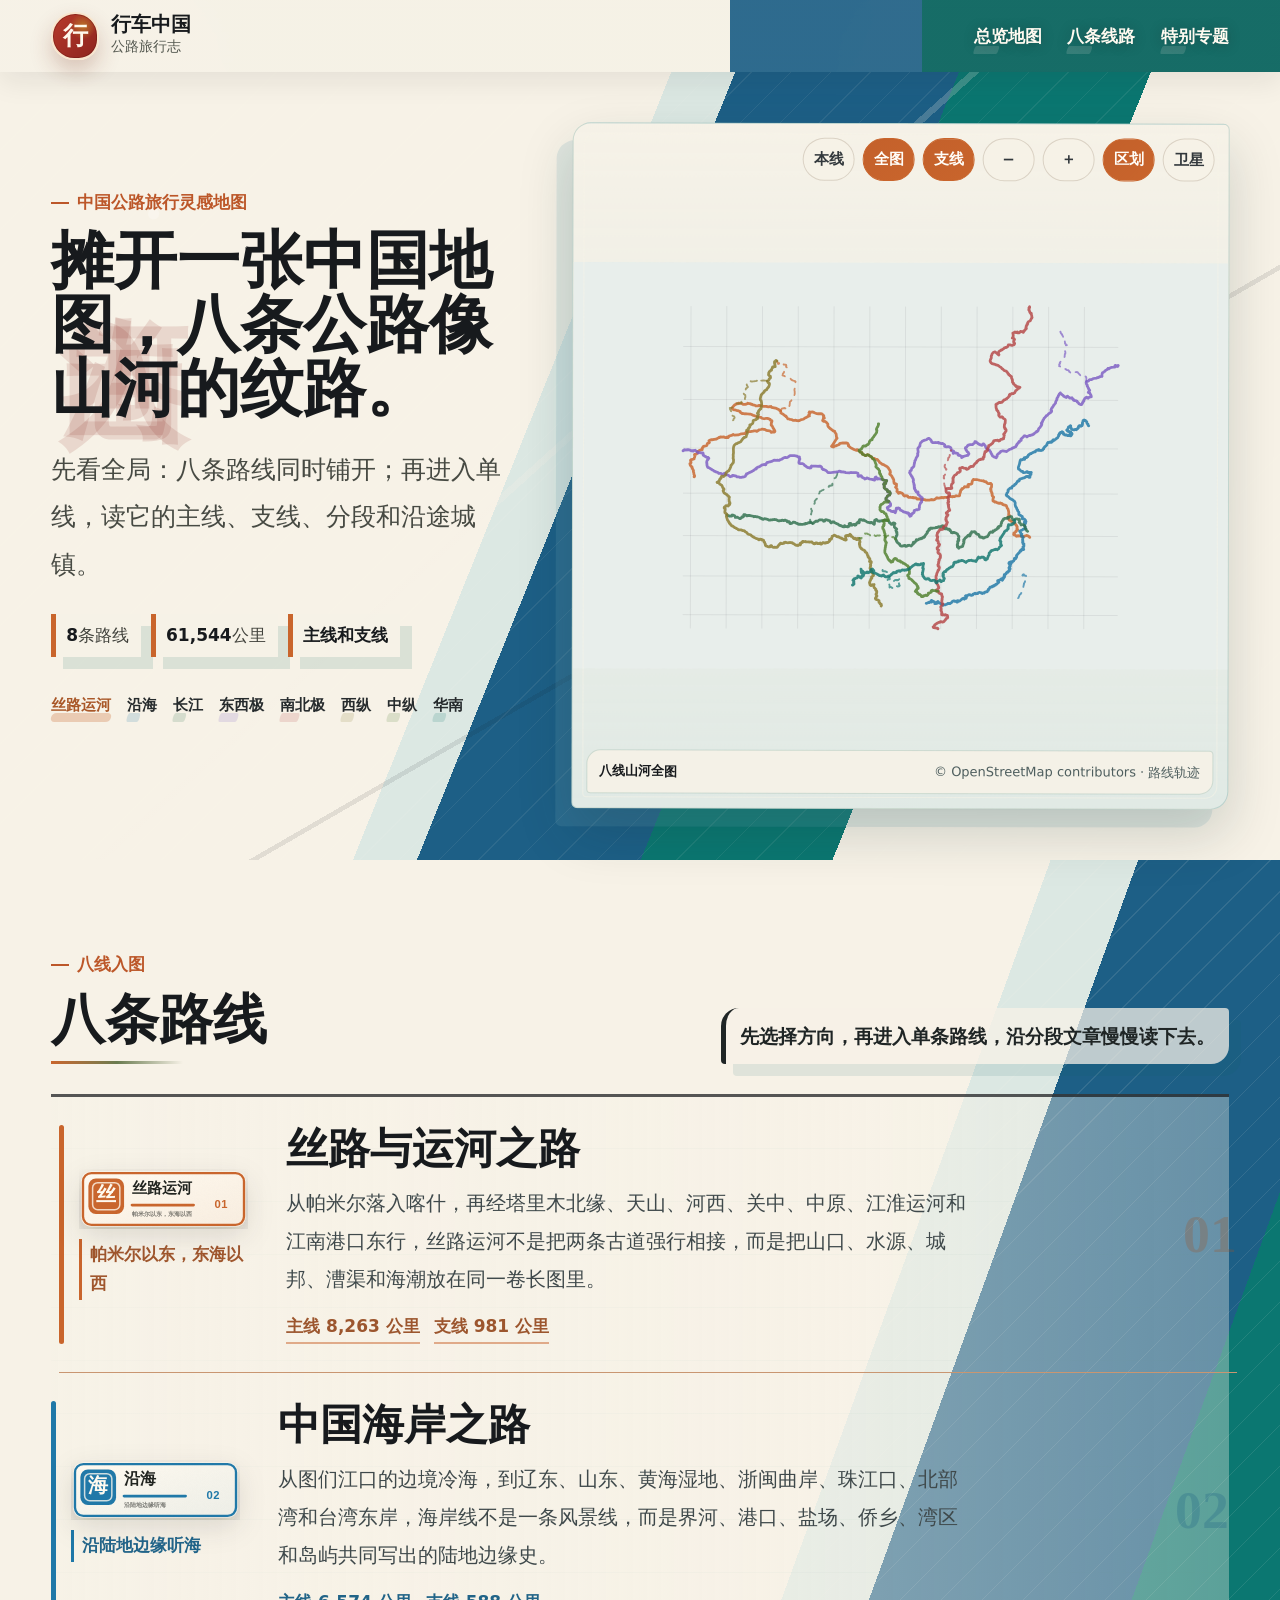
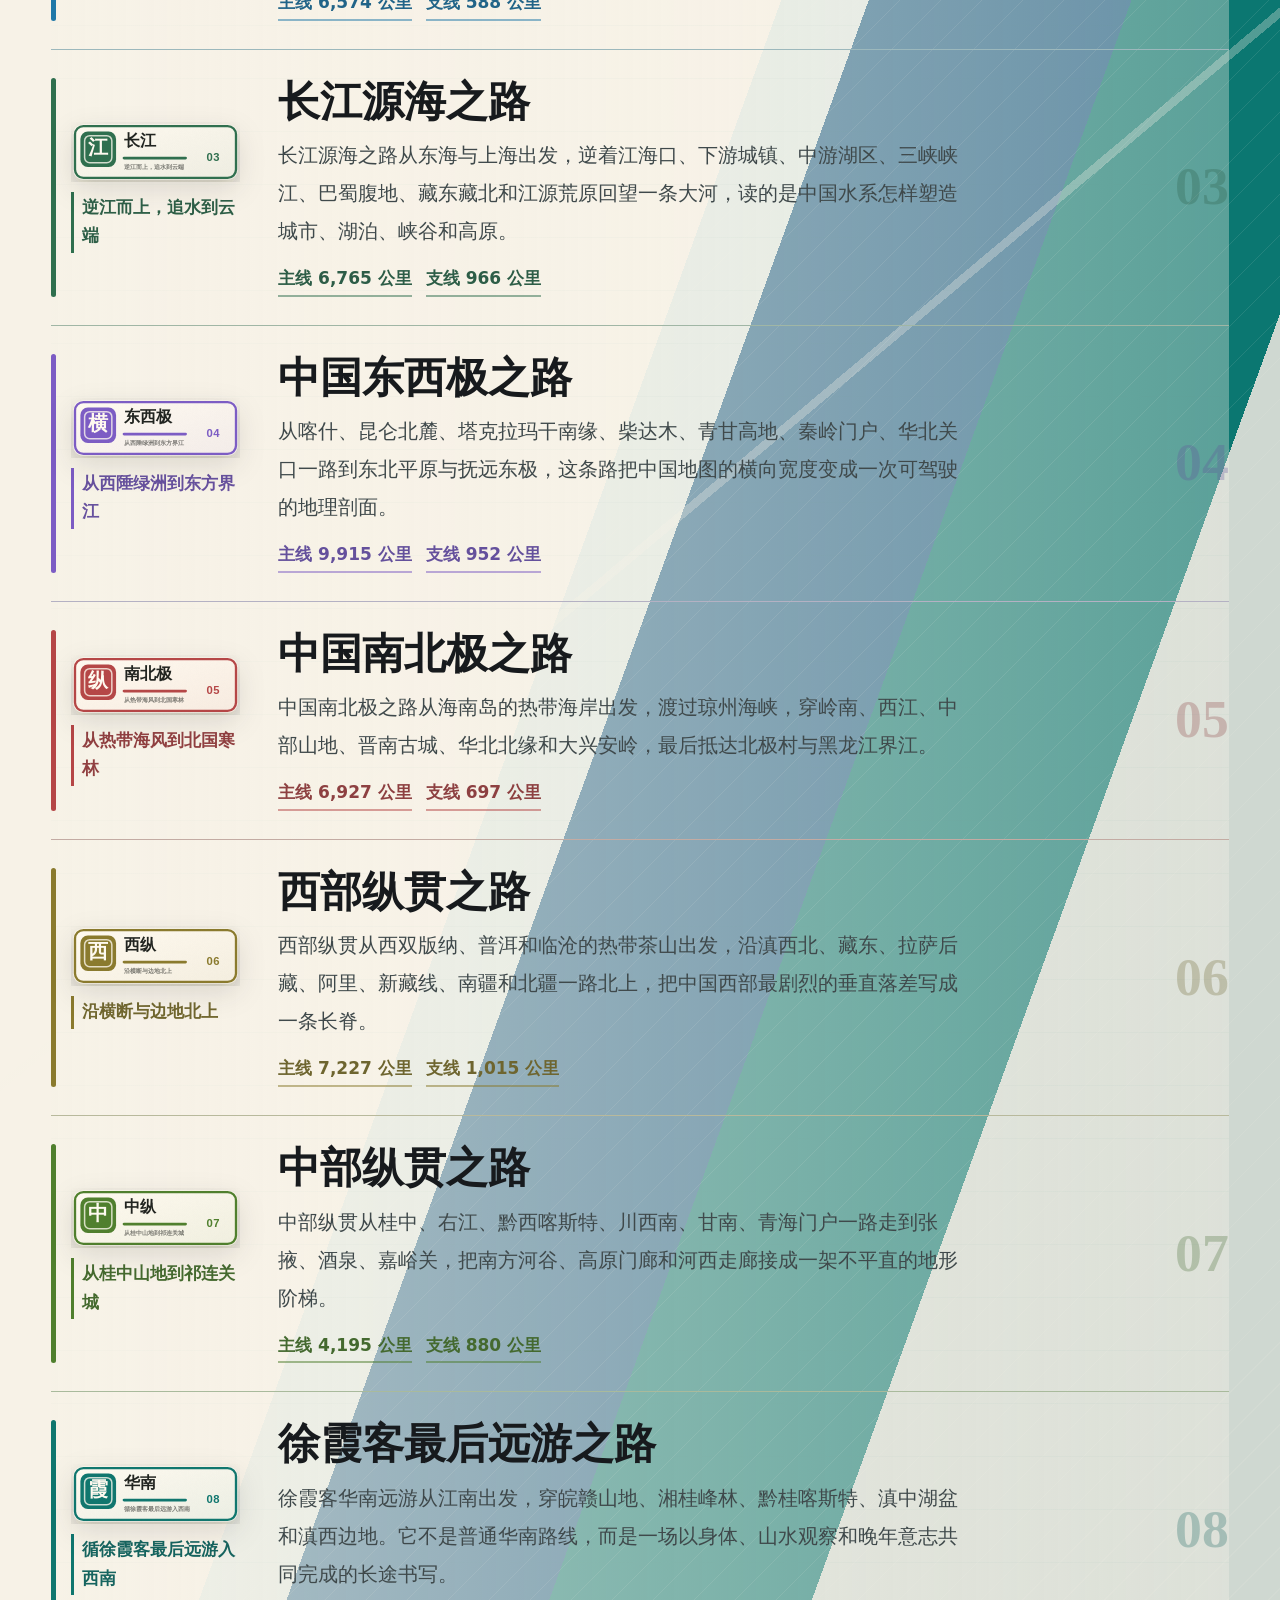
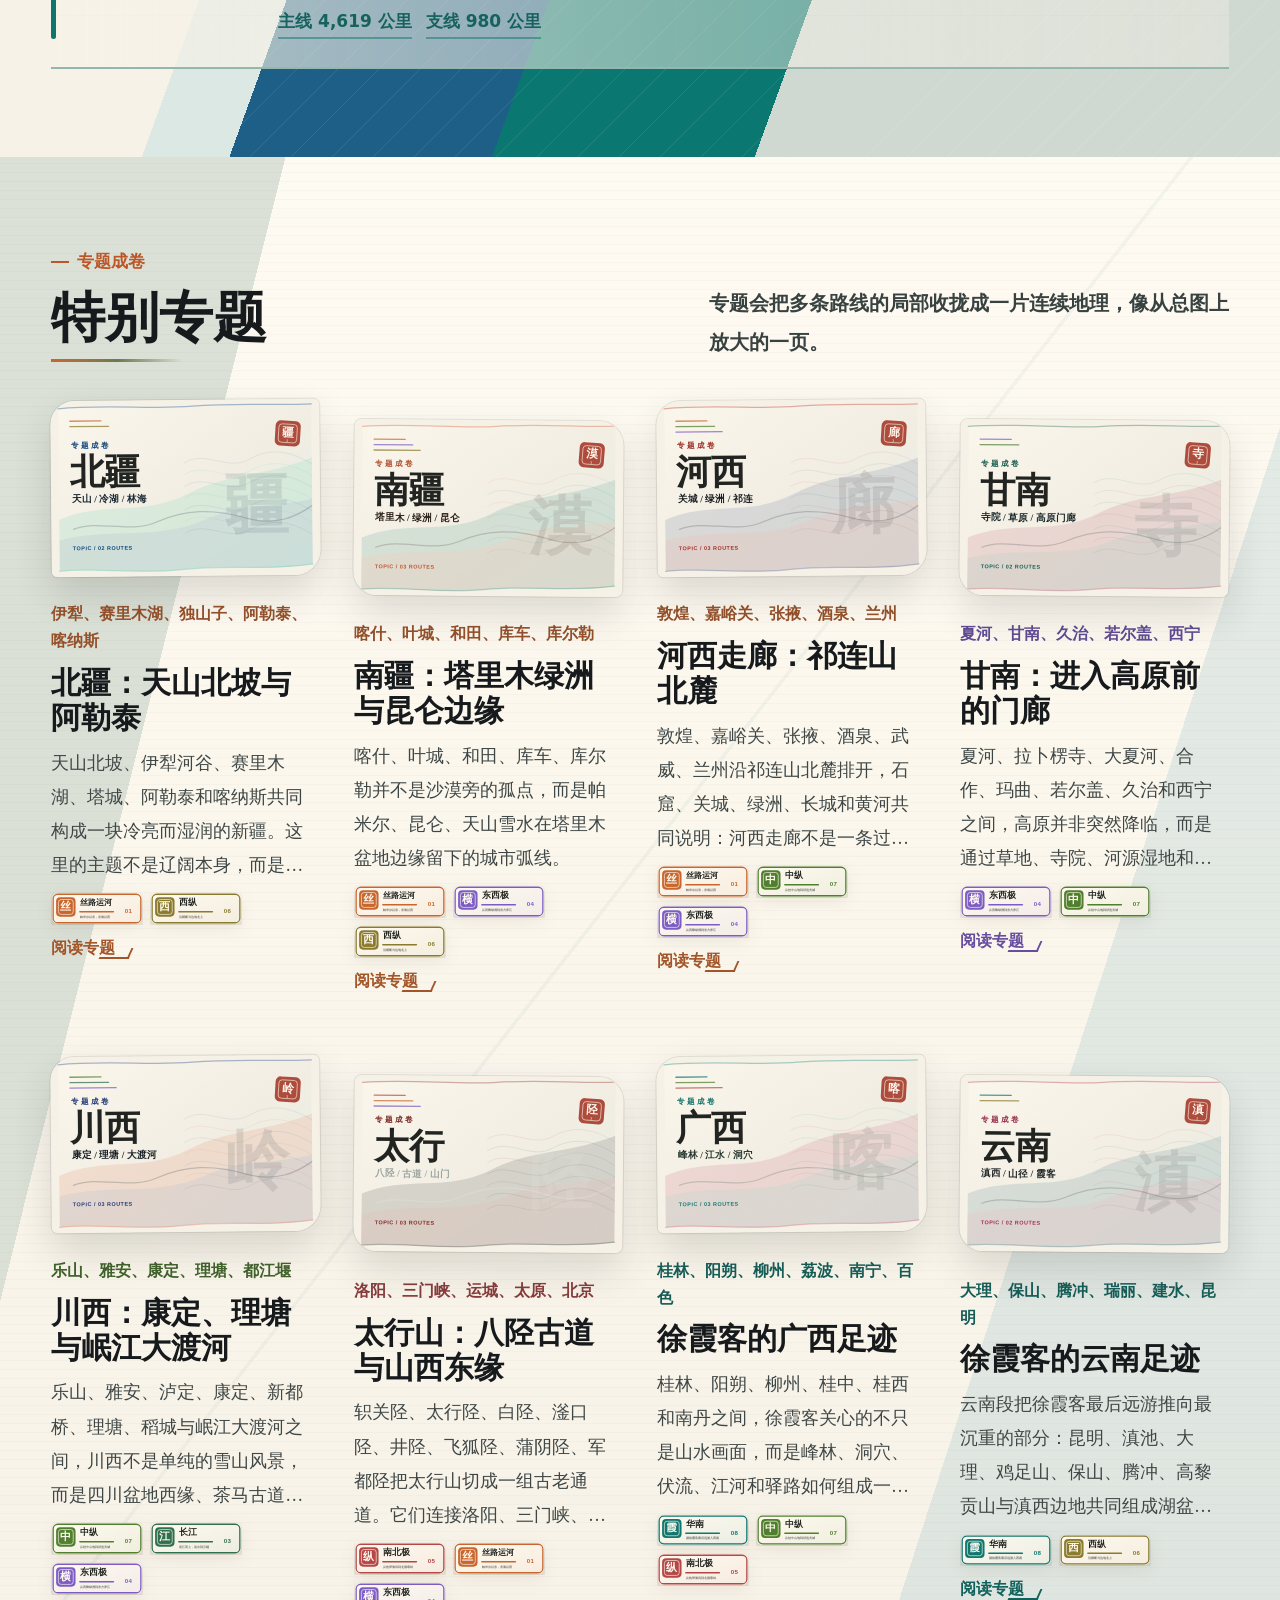
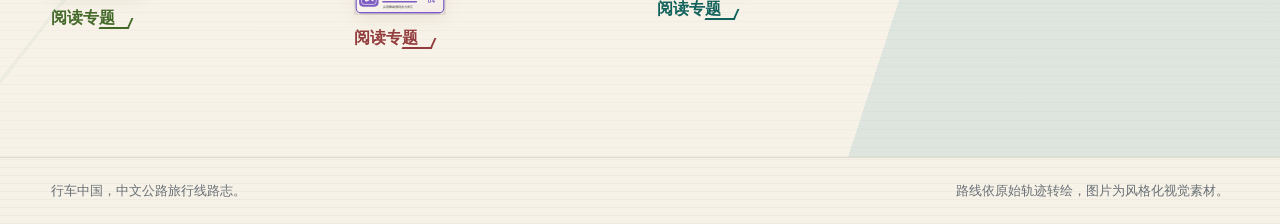
==== index.html @ 734d73d6 "Initial site" ====
<!doctype html>
<html lang="zh-CN">
  <head>
    <meta charset="utf-8">
    <meta name="viewport" content="width=device-width, initial-scale=1">
    <title>行车中国 | 中国公路旅行线路</title>
    <meta
      name="description"
      content="行车中国是一份中文公路旅行灵感地图，收录八条中国主题路线及其主线、支线。"
    >
    <link rel="stylesheet" href="styles.css?v=20260601-side-panel-flow-2">
  </head>
  <body>
    <header class="site-header">
      <a class="brand" href="#top" aria-label="行车中国首页">
        <span class="brand-mark">行</span>
        <span>
          <strong>行车中国</strong>
          <small>公路旅行志</small>
        </span>
      </a>
      <nav class="main-nav" aria-label="主导航">
        <a href="#top">总览地图</a>
        <a href="#routes">八条线路</a>
        <a href="#topics">特别专题</a>
      </nav>
    </header>

    <main id="top">
      <section class="atlas">
        <div class="atlas-copy">
          <p class="eyebrow">中国公路旅行灵感地图</p>
          <h1>摊开一张中国地图，八条公路像山河的纹路。</h1>
          <p class="lede">
            先看全局：八条路线同时铺开；再进入单线，读它的主线、支线、分段和沿途城镇。
          </p>
          <div class="stats-strip" aria-label="路线统计">
            <span><strong id="routeCount">8</strong> 条路线</span>
            <span><strong id="totalDistance">-</strong> 公里</span>
            <span><strong>主线和支线</strong></span>
          </div>
          <div class="route-pills" id="routePills" aria-label="路线选择"></div>
        </div>

        <div class="map-panel" aria-label="路线地图">
          <div class="map-toolbar" aria-label="地图视图">
            <button class="tool-button" id="fitSelected" type="button" title="查看当前线路">本线</button>
            <button class="tool-button is-active" id="fitAll" type="button" title="查看全部线路">全图</button>
            <button class="tool-button is-active" id="toggleBranch" type="button" title="显示或隐藏支线">支线</button>
            <button class="tool-button" id="mapZoomOut" type="button" title="缩小地图">−</button>
            <button class="tool-button" id="mapZoomIn" type="button" title="放大地图">＋</button>
            <button class="tool-button is-active" id="basemapAdmin" type="button" title="显示行政区划图">区划</button>
            <button class="tool-button" id="basemapSatellite" type="button" title="显示卫星图">卫星</button>
          </div>
          <svg id="routeMap" role="img" aria-label="八条中国公路旅行线路图" viewBox="0 0 1000 620"></svg>
          <div class="map-caption">
            <span id="mapCaption">八条线路全图</span>
            <span id="mapAttribution">路线轨迹</span>
          </div>
        </div>
      </section>

      <section class="route-board" id="routes">
        <div class="section-heading">
          <div>
            <p class="eyebrow">八线入图</p>
            <h2>八条路线</h2>
          </div>
          <p class="section-intro">先选择方向，再进入单条路线，沿分段文章慢慢读下去。</p>
        </div>
        <div class="route-grid" id="routeCards"></div>
      </section>

      <section class="topic-section" id="topics">
        <div class="section-heading">
          <div>
            <p class="eyebrow">专题成卷</p>
            <h2>特别专题</h2>
          </div>
          <p class="section-intro">专题会把多条路线的局部收拢成一片连续地理，像从总图上放大的一页。</p>
        </div>
        <div class="topic-grid" id="specialTopics"></div>
      </section>
    </main>

    <footer class="site-footer">
      <span>行车中国，中文公路旅行线路志。</span>
      <span>路线依原始轨迹转绘，图片为风格化视觉素材。</span>
    </footer>

    <script src="app.js?v=20260601-research" type="module"></script>
  </body>
</html>
---- styles.css ----
:root {
  color-scheme: light;
  --theme: #c9502d;
  --theme-accent: #08706d;
  --ink: #171a1d;
  --muted: #53574f;
  --faint: #e8ece4;
  --paper: #f7f2e7;
  --paper-deep: #d8ded4;
  --line: #c8cfc3;
  --charcoal: #15191e;
  --cinnabar: #b73a2b;
  --seal: #8d241e;
  --gold: #c9912d;
  --mountain: #0a645f;
  --bright-blue: #1d5f86;
  --leaf: #2f8a67;
  --coral: #d55638;
  --mineral: #0b7771;
  --lake: #6fa8b7;
  --ivory: #f7f2e7;
  --font-ui: ui-sans-serif, system-ui, -apple-system, BlinkMacSystemFont, "PingFang SC", "Hiragino Sans GB", "Noto Sans CJK SC", "Microsoft YaHei", sans-serif;
  --font-fangsong: "STFangsong", "FangSong", "FangSong_GB2312", "仿宋", "仿宋_GB2312", "Songti SC", "STSong", "Source Han Serif SC", "Noto Serif CJK SC", serif;
  --font-sans: var(--font-ui);
  --font-serif: "Songti SC", "STSong", "Source Han Serif SC", "Noto Serif CJK SC", "SimSun", serif;
  --font-kai: "Kaiti SC", "STKaiti", "FZKai-Z03S", "KaiTi", var(--font-serif);
  --font-reading: var(--font-fangsong);
  --shadow: 0 28px 60px rgba(21, 25, 30, 0.2);
  --soft-shadow: 0 14px 34px rgba(21, 25, 30, 0.12);
}

* {
  box-sizing: border-box;
}

html {
  scroll-behavior: smooth;
}

body {
  margin: 0;
  background:
    linear-gradient(115deg, rgba(29, 95, 134, 0.1) 0 24%, transparent 24% 100%),
    linear-gradient(245deg, rgba(10, 100, 95, 0.11) 0 30%, transparent 30% 100%),
    repeating-linear-gradient(0deg, rgba(22, 29, 27, 0.035) 0 1px, transparent 1px 8px),
    var(--paper);
  color: var(--ink);
  font-family: var(--font-sans);
  font-size: clamp(16px, 0.95vw, 18px);
  font-weight: 400;
  line-height: 1.68;
  text-rendering: optimizeLegibility;
  -webkit-font-smoothing: antialiased;
}

button,
a {
  color: inherit;
}

button {
  font: inherit;
}

.site-header {
  position: sticky;
  top: 0;
  z-index: 20;
  display: flex;
  align-items: center;
  justify-content: space-between;
  gap: 24px;
  min-height: 72px;
  padding: 12px clamp(18px, 4vw, 56px);
  border-bottom: 0;
  background:
    linear-gradient(90deg, rgba(247, 242, 231, 0.96) 0 57%, rgba(29, 95, 134, 0.9) 57% 72%, rgba(10, 100, 95, 0.94) 72% 100%);
  box-shadow: 0 10px 28px rgba(21, 25, 30, 0.08);
  backdrop-filter: blur(16px);
}

.brand {
  display: inline-flex;
  align-items: center;
  gap: 12px;
  font-family: var(--font-ui);
  text-decoration: none;
}

.brand-mark {
  display: grid;
  width: 48px;
  height: 48px;
  place-items: center;
  border: 2px solid rgba(255, 245, 220, 0.92);
  border-radius: 50% 48% 42% 48%;
  background:
    radial-gradient(circle at 68% 28%, rgba(197, 145, 45, 0.68), transparent 30%),
    linear-gradient(135deg, var(--cinnabar), var(--seal));
  color: #fff9ed;
  font-family: var(--font-kai);
  font-size: 25px;
  font-weight: 900;
  box-shadow: inset 0 0 0 1px rgba(99, 21, 15, 0.42), 0 11px 22px rgba(117, 45, 24, 0.24);
}

.brand strong,
.brand small {
  display: block;
}

.brand strong {
  font-family: var(--font-serif);
  font-size: 20px;
  font-weight: 900;
  line-height: 1.1;
}

.brand small {
  color: var(--muted);
  font-family: var(--font-ui);
  font-size: 14px;
}

.main-nav {
  display: flex;
  align-items: center;
  gap: clamp(14px, 2vw, 26px);
  color: #fffaf0;
  font-family: var(--font-ui);
  font-size: 17px;
  font-weight: 900;
  text-shadow: 0 1px 12px rgba(21, 25, 30, 0.34);
}

.main-nav a {
  position: relative;
  padding: 8px 0;
  text-decoration: none;
}

.main-nav a::after {
  content: "";
  position: absolute;
  right: 0;
  bottom: 4px;
  left: 0;
  height: 8px;
  z-index: -1;
  border-radius: 999px;
  background: currentColor;
  opacity: 0.14;
  transform: skewX(-18deg) scaleX(0.36);
  transform-origin: left center;
  transition: opacity 160ms ease, transform 160ms ease;
}

.main-nav a:hover {
  color: color-mix(in srgb, var(--theme) 74%, #20231f);
}

.main-nav a:hover::after {
  opacity: 0.22;
  transform: skewX(-18deg) scaleX(1);
}

main {
  overflow: hidden;
}

.atlas {
  position: relative;
  display: grid;
  grid-template-columns: minmax(320px, 0.82fr) minmax(460px, 1.18fr);
  gap: clamp(28px, 5vw, 76px);
  align-items: stretch;
  min-height: calc(100vh - 112px);
  padding: clamp(24px, 4vw, 52px) clamp(18px, 4vw, 56px) clamp(28px, 4vw, 56px);
  background:
    linear-gradient(112deg, #f7f2e7 0 42%, #dce8e3 42% 46%, #1d5f86 46% 60%, #0b7771 60% 72%, #f7f2e7 72% 100%),
    var(--paper);
}

.atlas::before,
.atlas::after,
.route-hero::before,
.section-hero::before,
.topic-hero::before,
.route-map-section::before,
.topic-map-section::before {
  position: absolute;
  pointer-events: none;
}

.atlas::before {
  content: "";
  inset: 0;
  z-index: 0;
  background:
    radial-gradient(circle at 12% 18%, rgba(255, 255, 255, 0.32) 0 5px, transparent 6px),
    linear-gradient(138deg, transparent 0 45%, rgba(247, 242, 231, 0.26) 45% 45.45%, transparent 45.45%),
    linear-gradient(150deg, transparent 0 61%, rgba(21, 25, 30, 0.12) 61% 61.35%, transparent 61.35%),
    repeating-linear-gradient(135deg, transparent 0 27px, rgba(247, 242, 231, 0.09) 27px 28px);
  opacity: 0.82;
}

.atlas::after {
  content: "山河入卷";
  top: clamp(82px, 11vw, 150px);
  left: clamp(20px, 5vw, 74px);
  z-index: 0;
  color: rgba(141, 36, 30, 0.13);
  font-family: var(--font-serif);
  font-size: clamp(72px, 10vw, 142px);
  font-weight: 900;
  line-height: 0.92;
  writing-mode: vertical-rl;
}

.atlas-copy {
  position: relative;
  z-index: 1;
  display: flex;
  min-width: 0;
  flex-direction: column;
  justify-content: center;
  padding: 16px 0 32px;
}

.eyebrow {
  display: inline-flex;
  width: fit-content;
  align-items: center;
  gap: 8px;
  margin: 0 0 12px;
  color: color-mix(in srgb, var(--theme) 78%, var(--seal));
  font-family: var(--font-kai);
  font-size: 17px;
  font-weight: 800;
  letter-spacing: 0;
  text-transform: none;
}

.eyebrow::before {
  content: "";
  width: 18px;
  height: 2px;
  background: currentColor;
}

h1,
h2,
h3,
p {
  overflow-wrap: anywhere;
}

h1 {
  max-width: 760px;
  margin: 0;
  font-family: var(--font-serif);
  font-size: clamp(44px, 4.9vw, 68px);
  font-weight: 900;
  line-height: 1.02;
  letter-spacing: 0;
  text-wrap: pretty;
}

h2 {
  margin: 0;
  font-family: var(--font-serif);
  font-size: clamp(34px, 4.2vw, 56px);
  font-weight: 900;
  line-height: 1.08;
  letter-spacing: 0;
  text-wrap: balance;
}

h3 {
  margin: 0;
  font-family: var(--font-serif);
  font-size: 22px;
  font-weight: 900;
  line-height: 1.25;
  letter-spacing: 0;
}

h4 {
  margin: 0;
  font-family: var(--font-serif);
  font-size: 18px;
  font-weight: 900;
  line-height: 1.25;
  letter-spacing: 0;
}

.lede {
  max-width: 680px;
  margin: 24px 0 0;
  color: #474a43;
  font-family: var(--font-reading);
  font-size: clamp(21px, 2vw, 25px);
  line-height: 1.9;
}

.stats-strip {
  display: flex;
  flex-wrap: wrap;
  gap: 10px;
  margin-top: 26px;
}

.stats-strip span {
  display: inline-flex;
  min-height: 38px;
  align-items: center;
  border: 0;
  border-left: 5px solid var(--theme);
  border-radius: 0;
  padding: 7px 12px 7px 10px;
  background: rgba(247, 242, 231, 0.68);
  color: #41423c;
  font-family: var(--font-ui);
  font-size: 17px;
  box-shadow: 12px 12px 0 rgba(10, 100, 95, 0.12);
}

.stats-strip strong {
  color: var(--ink);
}

.route-pills {
  display: flex;
  flex-wrap: wrap;
  gap: 9px 16px;
  margin-top: 28px;
}

.route-pill,
.tool-button {
  min-height: 38px;
  border: 1px solid rgba(91, 70, 39, 0.18);
  border-radius: 999px;
  background: rgba(255, 249, 236, 0.78);
  color: #32383c;
  cursor: pointer;
  font-family: var(--font-ui);
  font-size: 15px;
  font-weight: 800;
  transition: border-color 160ms ease, background 160ms ease, transform 160ms ease;
}

.route-pill {
  position: relative;
  border: 0;
  border-radius: 0;
  padding: 8px 0 9px;
  background: transparent;
  color: #262b2d;
  font-weight: 900;
}

.route-pill::after {
  content: "";
  position: absolute;
  right: 0;
  bottom: 5px;
  left: 0;
  height: 9px;
  z-index: -1;
  border-radius: 999px;
  background: var(--active, var(--theme));
  opacity: 0.17;
  transform: skewX(-16deg) scaleX(0.42);
  transform-origin: left center;
  transition: opacity 160ms ease, transform 160ms ease;
}

.route-pill:hover,
.tool-button:hover {
  transform: translateY(-1px);
}

.route-pill.is-active,
.tool-button.is-active {
  border-color: var(--active, #202427);
  background:
    linear-gradient(135deg, color-mix(in srgb, var(--active, #202427) 92%, #7f271e), var(--active, #202427));
  color: #fffdf8;
}

.route-pill.is-active {
  background: transparent;
  color: color-mix(in srgb, var(--active, var(--theme)) 82%, #171a1d);
}

.route-pill.is-active::after {
  opacity: 0.28;
  transform: skewX(-16deg) scaleX(1);
}

.map-panel {
  position: relative;
  z-index: 1;
  display: flex;
  min-height: min(72vh, 760px);
  overflow: hidden;
  border: 1px solid rgba(10, 100, 95, 0.18);
  border-radius: 18px 6px 18px 6px;
  background:
    linear-gradient(180deg, rgba(247, 242, 231, 0.92), rgba(222, 232, 227, 0.78)),
    #e9efec;
  box-shadow: 0 24px 54px rgba(19, 42, 46, 0.18), -16px 18px 0 rgba(111, 168, 183, 0.18);
}

.atlas .map-panel {
  align-self: stretch;
  transform: rotate(0.12deg);
}

.map-panel::before {
  content: "";
  position: absolute;
  inset: 10px;
  z-index: 1;
  border: 1px solid rgba(247, 242, 231, 0.56);
  border-radius: 12px 4px 12px 4px;
  pointer-events: none;
}

.map-toolbar {
  position: absolute;
  top: 14px;
  right: 14px;
  z-index: 2;
  display: flex;
  flex-wrap: wrap;
  justify-content: flex-end;
  gap: 8px;
  max-width: calc(100% - 28px);
}

.tool-button {
  min-width: 52px;
  padding: 8px 10px;
  background: rgba(247, 242, 231, 0.82);
}

.map-panel svg,
.section-overview-map svg {
  width: 100%;
  touch-action: none;
  cursor: grab;
  user-select: none;
}

#routeMap {
  min-height: 100%;
}

.map-panel svg.is-dragging,
.section-overview-map svg.is-dragging {
  cursor: grabbing;
}

.map-bg {
  fill: #edf1ed;
}

.tile-layer image {
  image-rendering: auto;
}

.tile-scrim {
  fill: color-mix(in srgb, var(--mineral) 12%, #edf1ed 88%);
  opacity: 0.2;
  pointer-events: none;
}

.tile-scrim.is-satellite {
  fill: #121619;
  opacity: 0.18;
}

.graticule {
  stroke: rgba(42, 48, 51, 0.12);
  stroke-width: 1;
}

.route-path {
  fill: none;
  stroke-linecap: round;
  stroke-linejoin: round;
  cursor: pointer;
  transition: opacity 160ms ease, stroke-width 160ms ease;
}

.route-hit {
  fill: none;
  stroke: transparent;
  stroke-linecap: round;
  stroke-linejoin: round;
  stroke-width: 18;
  cursor: pointer;
}

.marker-dot {
  stroke: #fffdf8;
  stroke-width: 3;
}

.marker-dot.is-branch {
  stroke-width: 3.6;
}

.marker-label {
  fill: #252a2d;
  paint-order: stroke;
  stroke: rgba(255, 253, 248, 0.96);
  stroke-width: 5;
  font-family: var(--font-ui);
  font-size: 15px;
  font-weight: 800;
}

.endpoint-label {
  fill: #5b6267;
  paint-order: stroke;
  stroke: rgba(255, 253, 248, 0.9);
  stroke-width: 4;
  font-family: var(--font-ui);
  font-size: 13px;
  font-weight: 700;
}

.map-caption {
  position: absolute;
  right: 14px;
  bottom: 14px;
  left: 14px;
  z-index: 2;
  display: flex;
  flex-wrap: wrap;
  justify-content: space-between;
  gap: 8px;
  border: 1px solid rgba(10, 100, 95, 0.16);
  border-radius: 14px 4px 14px 4px;
  padding: 10px 12px;
  background: rgba(247, 242, 231, 0.9);
  color: #4f5f5f;
  font-family: var(--font-ui);
  font-size: 13px;
}

.map-caption span:first-child {
  color: var(--ink);
  font-weight: 800;
}

.route-board,
.route-story,
.topic-section,
.segment-section,
.guide-section {
  padding: clamp(42px, 7vw, 88px) clamp(18px, 4vw, 56px);
}

.route-board,
.route-story,
.topic-section,
.segment-section,
.guide-section,
.route-overview-section,
.route-block-section,
.section-detail-grid,
.topic-article-grid {
  position: relative;
}

.route-board {
  background:
    linear-gradient(110deg, #f7f2e7 0 48%, #dce8e3 48% 52%, #1d5f86 52% 64%, #0b7771 64% 76%, #cfd8d1 76% 100%);
}

.route-board::before,
.topic-section::before {
  content: "";
  position: absolute;
  inset: 0;
  pointer-events: none;
  background:
    linear-gradient(140deg, transparent 0 51%, rgba(247, 242, 231, 0.3) 51% 51.3%, transparent 51.3%),
    repeating-linear-gradient(135deg, transparent 0 28px, rgba(247, 242, 231, 0.1) 28px 29px);
}

.route-board > *,
.topic-section > * {
  position: relative;
  z-index: 1;
}

.section-heading {
  display: flex;
  align-items: end;
  justify-content: space-between;
  gap: 18px;
  margin-bottom: 30px;
}

.section-heading h2::after {
  content: "";
  display: block;
  width: min(132px, 42vw);
  height: 3px;
  margin-top: 12px;
  background:
    linear-gradient(90deg, var(--theme), color-mix(in srgb, var(--theme-accent) 58%, var(--gold)), transparent);
}

.section-intro {
  max-width: 520px;
  margin: 0;
  color: #5b5f58;
  font-size: clamp(19px, 1.22vw, 22px);
  line-height: 1.9;
}

.route-overview-section .section-intro,
.route-block-section .section-intro {
  max-width: 680px;
  color: #364144;
  font-family: var(--font-reading);
  font-size: clamp(20px, 1.35vw, 23px);
  line-height: 2;
}

.route-overview-section .section-heading,
.route-block-section .section-heading {
  align-items: start;
  margin-bottom: clamp(28px, 4vw, 46px);
}

.route-overview-section .section-heading h2,
.route-block-section .section-heading h2 {
  font-size: clamp(36px, 4.5vw, 58px);
}

.route-board .section-intro,
.topic-section .section-intro {
  border-left: 5px solid currentColor;
  border-radius: 18px 4px 18px 4px;
  padding: 10px 14px;
  background: rgba(247, 242, 231, 0.74);
  color: #1f2525;
  font-weight: 800;
  box-shadow: 12px 12px 0 rgba(10, 100, 95, 0.1);
}

.route-grid {
  display: grid;
  grid-template-columns: 1fr;
  gap: 0;
  max-width: 1180px;
  margin: 0 auto;
  border-top: 3px solid rgba(23, 26, 29, 0.72);
  border-bottom: 1px solid color-mix(in srgb, var(--mineral) 28%, var(--line));
  background:
    linear-gradient(90deg, rgba(247, 242, 231, 0.68), rgba(247, 242, 231, 0.34)),
    repeating-linear-gradient(0deg, transparent 0 52px, rgba(10, 100, 95, 0.045) 52px 53px);
}

.route-card {
  position: relative;
  display: grid;
  grid-template-columns: minmax(150px, 0.22fr) minmax(0, 1fr) auto;
  gap: clamp(18px, 3vw, 38px);
  min-height: 0;
  overflow: hidden;
  align-items: center;
  border: 0;
  border-bottom: 1px solid color-mix(in srgb, var(--card-color) 26%, var(--line));
  border-radius: 0;
  padding: clamp(18px, 2.4vw, 28px) 0;
  background: transparent;
  color: var(--ink);
  cursor: pointer;
  text-decoration: none;
  text-align: left;
  transition: transform 160ms ease, box-shadow 160ms ease, border-color 160ms ease;
}

.route-card::before {
  content: "";
  position: absolute;
  top: clamp(18px, 2.4vw, 28px);
  bottom: clamp(18px, 2.4vw, 28px);
  left: 0;
  width: 5px;
  border: 0;
  border-radius: 999px;
  background: var(--card-color);
  pointer-events: none;
}

.route-card::after {
  content: attr(data-order);
  justify-self: end;
  color: color-mix(in srgb, var(--card-color) 72%, #243034);
  font-family: var(--font-serif);
  font-size: clamp(38px, 4.2vw, 64px);
  font-weight: 900;
  line-height: 1;
  opacity: 0.28;
}

.route-card:nth-child(2n) {
  margin-top: 0;
}

.route-card:nth-child(3n) {
  margin-top: 0;
}

.route-card:hover,
.route-card.is-active {
  transform: translateX(8px);
  box-shadow: none;
}

.route-card.is-active {
  border-color: color-mix(in srgb, var(--card-color) 54%, var(--line));
}

.route-card-top {
  display: grid;
  gap: 10px;
  align-items: center;
  min-width: 0;
  padding-left: 20px;
}

.card-logo {
  display: block;
  width: min(176px, 100%);
  height: auto;
  object-fit: contain;
  filter: drop-shadow(0 9px 14px rgba(21, 25, 30, 0.12));
}

.route-mini-badge,
.route-ref-badge {
  display: block;
  width: 112px;
  max-width: 100%;
  height: auto;
  object-fit: contain;
}

.route-ref-badge {
  width: 160px;
}

.route-card-top small {
  display: block;
  width: fit-content;
  border-left: 3px solid var(--card-color);
  border-radius: 0;
  padding: 2px 0 2px 8px;
  background: transparent;
  color: color-mix(in srgb, var(--card-color) 74%, #2a3033);
  font-family: var(--font-kai);
  font-size: 17px;
  font-weight: 900;
}

.route-card-body {
  min-width: 0;
}

.route-card h3 {
  margin-top: 0;
  color: #171a1d;
  font-size: clamp(34px, 3.3vw, 50px);
  line-height: 1.15;
  text-shadow: none;
}

.route-card p {
  display: block;
  overflow: visible;
  max-width: 680px;
  margin: 10px 0 0;
  -webkit-box-orient: initial;
  color: #3f494b;
  font-family: var(--font-reading);
  font-size: clamp(20px, 1.3vw, 23px);
  line-height: 1.9;
  -webkit-line-clamp: initial;
}

.card-meta {
  display: flex;
  flex-wrap: wrap;
  gap: 14px;
  margin-top: 12px;
}

.card-meta span {
  border: 0;
  border-bottom: 2px solid color-mix(in srgb, var(--card-color) 50%, transparent);
  border-radius: 0;
  padding: 2px 0;
  background: transparent;
  color: color-mix(in srgb, var(--card-color) 72%, #273034);
  font-family: var(--font-ui);
  font-size: 17px;
  font-weight: 900;
}

.route-story {
  display: block;
  background:
    linear-gradient(120deg, color-mix(in srgb, var(--theme) 8%, #fcf7ec), color-mix(in srgb, var(--theme-accent) 10%, #edf5f1)),
    repeating-linear-gradient(0deg, rgba(125, 100, 65, 0.035) 0 1px, transparent 1px 9px);
  font-family: var(--font-reading);
}

.story-copy {
  max-width: 1080px;
  margin: 0 auto;
}

.story-lede {
  margin: 18px 0 0;
  color: #3c4448;
  font-size: clamp(20px, 2.1vw, 26px);
  line-height: 1.85;
}

.fact-row {
  display: flex;
  flex-wrap: wrap;
  gap: 10px;
  margin: 24px 0 30px;
}

.fact-row span {
  border: 1px solid color-mix(in srgb, var(--theme) 24%, rgba(42, 48, 51, 0.16));
  border-radius: 8px;
  padding: 8px 10px;
  background: rgba(255, 253, 248, 0.72);
  color: #3c4448;
  font-family: var(--font-ui);
  font-size: 17px;
}

.copy-block + .copy-block {
  margin-top: 28px;
}

.copy-block p {
  margin: 10px 0 0;
  color: #464e53;
  font-size: 20px;
  line-height: 2;
}

.line-list {
  display: grid;
  grid-template-columns: repeat(2, minmax(0, 1fr));
  gap: 12px;
  margin: 12px 0 0;
}

.line-list div {
  border-left: 4px solid var(--theme);
  padding-left: 12px;
}

.line-list div:nth-child(2) {
  border-left-color: var(--theme);
  border-left-style: dashed;
}

.line-list dt {
  color: var(--ink);
  font-weight: 900;
}

.line-list dd {
  margin: 4px 0 0;
  color: #4d555a;
}

.road-spine-groups {
  display: grid;
  grid-template-columns: minmax(0, 1.1fr) minmax(0, 0.9fr);
  gap: clamp(22px, 3vw, 42px);
  margin-top: 24px;
}

.road-spine-groups h4 {
  color: color-mix(in srgb, var(--theme) 76%, #202427);
  font-family: var(--font-kai);
  font-size: 18px;
  font-weight: 900;
}

.road-chip-grid {
  display: grid;
  gap: 0;
  margin-top: 8px;
}

.road-chip {
  display: grid;
  grid-template-columns: auto 1fr;
  gap: 5px 14px;
  border-bottom: 1px solid color-mix(in srgb, var(--theme) 18%, var(--line));
  padding: 13px 0 14px;
  background: transparent;
  box-shadow: none;
}

.road-chip strong {
  color: var(--theme);
  font-family: var(--font-serif);
  font-size: 16px;
  font-weight: 950;
}

.road-chip span {
  color: #252a2d;
  font-family: var(--font-serif);
  font-size: 16px;
  font-weight: 900;
}

.road-chip p {
  grid-column: 1 / -1;
  margin: 4px 0 0;
  color: #4e585b;
  font-family: var(--font-reading);
  font-size: 16px;
  line-height: 1.75;
}

.road-note {
  margin-top: 22px;
  border-left: 5px solid var(--theme);
  padding: 2px 0 2px 14px;
  color: color-mix(in srgb, var(--theme) 68%, #2a3033);
  font-family: var(--font-reading);
  font-size: 17px;
  font-weight: 900;
  line-height: 1.8;
}

.geo-blocks {
  display: grid;
  grid-template-columns: repeat(5, minmax(0, 1fr));
  gap: 0 clamp(18px, 2vw, 28px);
  margin-top: 18px;
}

.geo-block {
  display: grid;
  align-content: start;
  gap: 8px;
  border: 0;
  border-top: 3px solid color-mix(in srgb, var(--theme) 54%, var(--line));
  padding: 14px 0 0;
  background: transparent;
}

.geo-block > span {
  color: var(--theme);
  font-family: var(--font-serif);
  font-size: 14px;
  font-weight: 950;
}

.geo-block small {
  color: color-mix(in srgb, var(--theme) 64%, #596167);
  font-family: var(--font-kai);
  font-size: 14px;
  font-weight: 800;
}

.geo-block p {
  margin: 0;
  color: #4d5658;
  font-family: var(--font-reading);
  font-size: 16px;
  line-height: 1.75;
}

.terminal-grid {
  display: grid;
  grid-template-columns: repeat(3, minmax(0, 1fr));
  gap: 0;
  margin-top: 20px;
  border-top: 3px solid color-mix(in srgb, var(--theme) 58%, var(--line));
}

.terminal-arc {
  margin: 10px 0 0;
  border-left: 4px solid var(--theme);
  padding-left: 12px;
  color: color-mix(in srgb, var(--theme) 70%, #202427);
  font-family: var(--font-reading);
  font-size: 19px;
  font-weight: 900;
  line-height: 1.85;
}

.terminal-grid div {
  border-top: 0;
  border-bottom: 1px solid color-mix(in srgb, var(--theme) 18%, var(--line));
  padding: 14px 0 16px;
}

.terminal-grid span {
  color: var(--theme);
  font-family: var(--font-kai);
  font-size: 15px;
  font-weight: 950;
}

.terminal-grid p {
  margin: 8px 0 0;
  color: #3f494b;
  font-family: var(--font-reading);
  font-size: 17px;
  line-height: 1.85;
}

.crossing-list {
  display: grid;
  grid-template-columns: repeat(3, minmax(0, 1fr));
  gap: clamp(22px, 2.4vw, 34px);
  margin-top: 22px;
}

.crossing-card {
  display: grid;
  align-content: start;
  gap: 12px;
  border: 0;
  border-top: 3px solid color-mix(in srgb, var(--crossing-color, var(--theme)) 58%, var(--line));
  padding: 14px 0 18px;
  background: transparent;
  box-shadow: none;
}

.crossing-map {
  overflow: hidden;
  margin: 0;
  border: 1px solid color-mix(in srgb, var(--crossing-color, var(--theme)) 18%, rgba(42, 48, 51, 0.14));
  border-radius: 14px 4px 16px 4px;
  background: #fbf7ed;
  box-shadow: 0 10px 22px rgba(42, 48, 45, 0.11);
}

.crossing-map img {
  display: block;
  width: 100%;
  aspect-ratio: 16 / 10;
  object-fit: cover;
}

.crossing-copy {
  display: grid;
  gap: 7px;
}

.crossing-card > span {
  color: color-mix(in srgb, var(--theme) 72%, #596167);
  font-family: var(--font-kai);
  font-size: 15px;
  font-weight: 900;
}

.crossing-copy > span {
  color: color-mix(in srgb, var(--crossing-color, var(--theme)) 72%, #596167);
  font-family: var(--font-ui);
  font-size: 15px;
  font-weight: 900;
}

.crossing-card p {
  margin: 0;
  color: #4d5658;
  font-family: var(--font-reading);
  font-size: 17px;
  line-height: 1.82;
}

.crossing-card a {
  justify-self: start;
  border-bottom: 2px solid color-mix(in srgb, var(--crossing-color, var(--theme)) 46%, transparent);
  color: color-mix(in srgb, var(--crossing-color, var(--theme)) 76%, #202427);
  font-family: var(--font-ui);
  font-size: 15px;
  font-weight: 950;
  text-decoration: none;
}

.crossing-card .route-mini-badge {
  width: 108px;
}

.topic-section {
  position: relative;
  background:
    linear-gradient(104deg, rgba(216, 222, 212, 0.92) 0 17%, transparent 17% 100%),
    linear-gradient(288deg, rgba(111, 168, 183, 0.18) 0 24%, transparent 24% 100%),
    linear-gradient(180deg, rgba(255, 252, 244, 0.82), rgba(247, 242, 231, 0.88)),
    var(--paper);
}

.topic-section::before {
  background:
    linear-gradient(128deg, transparent 0 47%, rgba(10, 100, 95, 0.06) 47% 47.18%, transparent 47.18%),
    repeating-linear-gradient(0deg, rgba(22, 29, 27, 0.026) 0 1px, transparent 1px 9px);
  opacity: 0.74;
}

.topic-section .section-heading {
  margin-bottom: 38px;
}

.topic-section .section-intro {
  border-left: 0;
  border-radius: 0;
  padding: 0;
  background: transparent;
  color: #384241;
  font-family: var(--font-reading);
  font-size: clamp(20px, 1.35vw, 23px);
  font-weight: 700;
  line-height: 1.95;
  box-shadow: none;
}

.topic-grid {
  display: grid;
  grid-template-columns: repeat(4, minmax(0, 1fr));
  gap: clamp(28px, 3.4vw, 48px) clamp(20px, 2.7vw, 34px);
  align-items: start;
}

.topic-card {
  position: relative;
  display: grid;
  grid-template-columns: 1fr;
  align-content: start;
  gap: 10px;
  border: 0;
  border-radius: 0;
  padding: 0 0 18px;
  background: transparent;
  color: var(--ink);
  transition: transform 160ms ease;
}

.topic-card:nth-child(2n) {
  margin-top: 20px;
}

.topic-card.is-related {
  color: var(--ink);
}

.topic-card:hover {
  transform: translateY(-4px);
}

.topic-card-cover {
  position: relative;
  display: block;
  overflow: hidden;
  align-self: start;
  border: 0;
  border-radius: 24px 6px 26px 6px;
  color: inherit;
  background: color-mix(in srgb, var(--topic-color, var(--theme)) 5%, #fbf7ed);
  box-shadow:
    0 0 0 1px rgba(56, 62, 58, 0.12),
    0 18px 38px rgba(42, 48, 45, 0.16);
  transform: rotate(-0.55deg);
  transition: transform 160ms ease, box-shadow 160ms ease;
}

.topic-card:nth-child(2n) .topic-card-cover {
  border-radius: 7px 25px 7px 24px;
  box-shadow:
    0 0 0 1px rgba(56, 62, 58, 0.12),
    0 18px 38px rgba(42, 48, 45, 0.15);
  transform: rotate(0.5deg);
}

.topic-card:hover .topic-card-cover {
  box-shadow:
    0 0 0 1px color-mix(in srgb, var(--topic-color, var(--theme)) 22%, rgba(56, 62, 58, 0.14)),
    0 24px 46px rgba(42, 48, 45, 0.2);
  transform: rotate(0deg) translateY(-2px);
}

.topic-card-cover img {
  display: block;
  width: 100%;
  aspect-ratio: 16 / 10.5;
  object-fit: cover;
}

.topic-card > :not(.topic-card-cover) {
  min-width: 0;
}

.topic-kicker {
  width: fit-content;
  margin-top: 15px;
  color: color-mix(in srgb, var(--topic-color, var(--theme)) 68%, #24282a);
  font-size: 16px;
  font-weight: 950;
}

.topic-card > p {
  display: -webkit-box;
  overflow: hidden;
  margin: 0;
  color: #3f4746;
  font-family: var(--font-reading);
  font-size: clamp(18px, 1.18vw, 20px);
  line-height: 1.9;
  -webkit-box-orient: vertical;
  -webkit-line-clamp: 4;
}

.topic-card h3 {
  color: #171a1d;
  font-family: var(--font-serif);
  font-size: clamp(30px, 2.25vw, 40px);
  line-height: 1.18;
}

.topic-route-list {
  display: flex;
  flex-wrap: wrap;
  gap: 7px;
}

.topic-route-list button,
.topic-route-list a {
  border: 1px solid color-mix(in srgb, var(--topic-route-color) 36%, rgba(42, 48, 51, 0.16));
  border-radius: 7px;
  padding: 4px 7px;
  background: color-mix(in srgb, var(--topic-route-color) 10%, #fffdf8);
  color: color-mix(in srgb, var(--topic-route-color) 76%, #202427);
  cursor: pointer;
  font-family: var(--font-ui);
  font-size: 13px;
  font-weight: 900;
  text-decoration: none;
}

.topic-route-list a.route-badge-link {
  border: 0;
  padding: 0;
  background: transparent;
}

.topic-route-list .route-mini-badge {
  width: 92px;
  filter: drop-shadow(0 5px 8px rgba(71, 54, 31, 0.08));
}

.topic-crossing {
  border-left: 3px solid var(--theme);
  padding-left: 10px;
  font-weight: 800;
}

.topic-actions {
  display: flex;
}

.topic-actions a {
  position: relative;
  border-bottom: 0;
  color: color-mix(in srgb, var(--topic-color, var(--theme)) 78%, #171a1d);
  font-family: var(--font-ui);
  font-size: 16px;
  font-weight: 950;
  text-decoration: none;
}

.topic-actions a::after {
  content: "";
  position: absolute;
  right: -16px;
  bottom: 0.18em;
  width: 28px;
  height: 9px;
  border-right: 2px solid currentColor;
  border-bottom: 2px solid currentColor;
  transform: skewX(-24deg);
}

.topic-fragments {
  display: grid;
  gap: 8px;
}

.topic-fragments a {
  display: grid;
  gap: 2px;
  border: 1px solid color-mix(in srgb, var(--theme) 12%, var(--line));
  border-radius: 8px;
  padding: 10px;
  background: color-mix(in srgb, var(--theme) 5%, #fcf7ec);
  color: inherit;
  text-decoration: none;
}

.topic-fragments strong {
  color: #252a2d;
  font-family: var(--font-ui);
  font-size: 14px;
}

.topic-fragments span {
  color: #596167;
  font-family: var(--font-ui);
  font-size: 13px;
}

.topic-page {
  overflow: hidden;
}

.topic-map-section {
  position: relative;
  padding: clamp(42px, 7vw, 88px) clamp(18px, 4vw, 56px);
  background:
    linear-gradient(112deg, color-mix(in srgb, var(--topic-accent, var(--theme-accent)) 24%, #dce8e3) 0 29%, #f7f2e7 29% 76%, #d4ddd7 76% 100%);
}

.topic-map-section::before,
.route-map-section::before {
  content: "";
  inset: 0;
  z-index: 0;
  background:
    linear-gradient(142deg, transparent 0 56%, rgba(157, 115, 56, 0.1) 56% 56.35%, transparent 56.35%),
    repeating-linear-gradient(135deg, transparent 0 24px, rgba(78, 96, 87, 0.05) 24px 25px);
  opacity: 0.55;
}

.topic-map-panel {
  min-height: min(68vh, 700px);
}

.topic-map-legend {
  display: grid;
  gap: 9px;
}

.topic-map-legend a {
  display: grid;
  grid-template-columns: auto 1fr;
  gap: 2px 8px;
  align-items: start;
  border: 0;
  border-left: 5px solid var(--topic-route-color);
  border-radius: 0;
  padding: 8px 0 8px 12px;
  background: transparent;
  color: inherit;
  text-decoration: none;
}

.topic-map-legend a.topic-legend-ref::before {
  content: none;
}

.topic-map-legend .route-mini-badge {
  grid-row: 1 / span 2;
  width: 96px;
}

.topic-map-legend a::before {
  content: "";
  width: 18px;
  height: 4px;
  margin-top: 8px;
  border-radius: 999px;
  background: var(--topic-route-color);
}

.topic-map-legend strong,
.topic-map-legend span {
  grid-column: 2;
}

.topic-map-legend strong {
  color: #252a2d;
  font-size: 14px;
}

.topic-map-legend span {
  color: #596167;
  font-size: 13px;
}

.topic-context-path,
.topic-segment-path {
  fill: none;
  stroke-linecap: round;
  stroke-linejoin: round;
}

.topic-context-path {
  opacity: 0.24;
  stroke-width: 4.1;
}

.topic-context-path.is-fade {
  opacity: var(--context-opacity, 0.26);
  transition: opacity 160ms ease;
}

.topic-context-path.is-branch {
  stroke-dasharray: 8 8;
}

.topic-segment-path {
  opacity: 0.98;
  stroke-width: 6.4;
}

.topic-map-dot {
  fill: #fffdf8;
  stroke: var(--topic-dot-color);
  stroke-width: 3;
}

.topic-map-dot.is-end {
  fill: var(--topic-dot-color);
}

.topic-hero {
  position: relative;
  display: grid;
  grid-template-columns: minmax(340px, 0.88fr) minmax(430px, 1.12fr);
  gap: clamp(28px, 5vw, 72px);
  align-items: center;
  padding: clamp(42px, 7vw, 88px) clamp(18px, 4vw, 56px);
  background:
    linear-gradient(118deg, #f7f2e7 0 44%, color-mix(in srgb, var(--topic-accent, var(--theme-accent)) 70%, #19343a) 44% 63%, #d4ddd7 63% 100%);
}

.topic-hero::before,
.section-hero::before,
.route-hero::before {
  content: "";
  inset: 0;
  z-index: 0;
  background:
    linear-gradient(130deg, transparent 0 45%, rgba(127, 39, 30, 0.08) 45% 45.32%, transparent 45.32%),
    linear-gradient(148deg, transparent 0 60%, rgba(31, 107, 102, 0.08) 60% 60.32%, transparent 60.32%);
  opacity: 0.82;
}

.route-hero > *,
.section-hero > *,
.topic-hero > *,
.route-map-shell {
  position: relative;
  z-index: 1;
}

.topic-cover-image {
  position: relative;
  overflow: hidden;
  margin: 0;
  border: 0;
  border-radius: 26px 7px 28px 7px;
  background: #fbf7ed;
  box-shadow:
    0 0 0 1px rgba(56, 62, 58, 0.12),
    0 22px 48px rgba(42, 48, 45, 0.17);
}

.topic-cover-image img {
  display: block;
  width: 100%;
  aspect-ratio: 16 / 10;
  object-fit: cover;
  background: color-mix(in srgb, var(--theme) 5%, #fffdf8);
}

.topic-cover-image figcaption {
  border-top: 0;
  padding: 11px 13px 13px;
  background: rgba(247, 242, 231, 0.92);
  color: #3d423e;
  font-size: 15px;
}

.topic-article-grid {
  display: grid;
  grid-template-columns: minmax(420px, 1.2fr) minmax(280px, 0.8fr);
  gap: clamp(28px, 5vw, 72px);
  align-items: start;
  padding: clamp(42px, 7vw, 88px) clamp(18px, 4vw, 56px);
}

.topic-body {
  max-width: 900px;
}

.topic-body section + section {
  margin-top: 34px;
}

.topic-body h2,
.topic-side-panel h2 {
  color: color-mix(in srgb, var(--theme) 82%, #202427);
  font-size: 32px;
  line-height: 1.28;
}

.topic-body p {
  margin: 12px 0 0;
  color: #3f474c;
  font-family: var(--font-reading);
  font-size: 20px;
  line-height: 1.95;
}

.topic-longread {
  border-top: 3px solid color-mix(in srgb, var(--theme) 36%, var(--line));
  padding-top: 24px;
}

.topic-longread p {
  max-width: 860px;
  font-family: var(--font-reading);
  font-size: clamp(20px, 1.35vw, 23px);
  line-height: 2.05;
}

.topic-side-panel {
  position: sticky;
  top: 96px;
  display: grid;
  gap: 30px;
  border-left: 1px solid color-mix(in srgb, var(--theme) 24%, var(--line));
  padding-left: 22px;
}

.topic-side-panel p {
  margin: 12px 0 0;
  color: #596167;
  font-family: var(--font-reading);
  font-size: 18px;
  line-height: 1.9;
}

.topic-side-routes,
.topic-side-fragments {
  display: grid;
  gap: 9px;
  margin-top: 12px;
}

.topic-side-routes a,
.topic-side-fragments a {
  display: grid;
  gap: 3px;
  border: 0;
  border-left: 5px solid color-mix(in srgb, var(--theme) 54%, var(--line));
  border-radius: 0;
  padding: 8px 0 8px 12px;
  background: transparent;
  color: inherit;
  text-decoration: none;
}

.topic-side-routes a.topic-route-ref {
  align-items: center;
  grid-template-columns: auto 1fr;
  gap: 8px 10px;
}

.topic-side-routes a {
  border-color: var(--topic-route-color);
  color: color-mix(in srgb, var(--topic-route-color) 78%, #202427);
  font-family: var(--font-ui);
  font-size: 17px;
  font-weight: 900;
}

.topic-side-routes .route-ref-badge {
  width: 138px;
}

.topic-side-fragments a.topic-fragment-ref {
  grid-template-columns: auto 1fr;
  gap: 4px 10px;
}

.topic-side-fragments .route-mini-badge {
  grid-row: 1 / span 2;
  width: 96px;
}

.topic-side-fragments a.topic-fragment-ref strong,
.topic-side-fragments a.topic-fragment-ref span {
  grid-column: 2;
}

.topic-side-fragments strong {
  color: #252a2d;
  font-family: var(--font-ui);
  font-size: 17px;
}

.topic-side-fragments span {
  color: #596167;
  font-family: var(--font-ui);
  font-size: 15px;
}

.tag-list {
  display: flex;
  flex-wrap: wrap;
  gap: 10px 12px;
  margin: 14px 0 0;
  padding: 0;
  list-style: none;
}

.tag-list li {
  position: relative;
  isolation: isolate;
  display: inline-flex;
  align-items: center;
  min-height: 34px;
  border: 0;
  border-radius: 2px 14px 2px 14px;
  padding: 6px 12px 7px 18px;
  background:
    linear-gradient(90deg, color-mix(in srgb, var(--theme) 14%, transparent), rgba(255, 253, 248, 0.44) 42%, transparent 100%),
    linear-gradient(180deg, rgba(255, 253, 248, 0.52), rgba(255, 253, 248, 0.14));
  color: color-mix(in srgb, var(--theme) 42%, #30383b);
  font-family: var(--font-ui);
  font-size: 15px;
  font-weight: 750;
  line-height: 1.25;
  box-shadow: inset 0 -2px 0 color-mix(in srgb, var(--theme) 34%, rgba(42, 48, 51, 0.12));
}

.tag-list li::before {
  content: "";
  position: absolute;
  left: 5px;
  top: 50%;
  width: 6px;
  height: 6px;
  border-radius: 999px;
  background: color-mix(in srgb, var(--theme) 76%, #fffdf8);
  transform: translateY(-50%);
}

.tag-list li::after {
  content: "";
  position: absolute;
  right: -5px;
  bottom: 7px;
  z-index: -1;
  width: 24px;
  height: 10px;
  border-bottom: 1px solid color-mix(in srgb, var(--theme) 28%, transparent);
  border-radius: 50%;
  transform: rotate(-8deg);
}

.tag-list li:nth-child(3n + 2) {
  transform: translateY(3px);
}

.tag-list li:nth-child(4n) {
  transform: translateY(-2px);
}

.stop-list {
  display: grid;
  grid-template-columns: repeat(2, minmax(0, 1fr));
  gap: 9px 14px;
  margin: 14px 0 0;
  padding: 0;
  color: #40484d;
  list-style: none;
  counter-reset: stop;
}

.stop-list li {
  display: grid;
  grid-template-columns: auto 1fr auto;
  gap: 8px;
  align-items: center;
  counter-increment: stop;
}

.stop-list li::before {
  content: counter(stop, decimal-leading-zero);
  min-width: 28px;
  color: var(--theme);
  font-family: var(--font-ui);
  font-size: 12px;
  font-weight: 900;
}

.stop-name {
  min-width: 0;
}

.stop-kind {
  border: 1px solid color-mix(in srgb, var(--stop-color, var(--theme)) 30%, transparent);
  border-radius: 8px;
  padding: 2px 6px;
  background: color-mix(in srgb, var(--stop-color, var(--theme)) 10%, #fffdf8);
  color: color-mix(in srgb, var(--stop-color, var(--theme)) 76%, #202427);
  font-family: var(--font-ui);
  font-size: 12px;
  font-weight: 800;
}

.segments {
  display: grid;
  position: relative;
  grid-template-columns: minmax(0, 1fr) 72px minmax(0, 1fr);
  gap: 8px 0;
  max-width: 1180px;
  margin: 0 auto;
  counter-reset: segment-card;
}

.segments::before {
  content: "";
  position: absolute;
  top: 12px;
  bottom: 12px;
  left: 50%;
  width: 4px;
  border-radius: 999px;
  background:
    linear-gradient(180deg, var(--theme), color-mix(in srgb, var(--theme-accent) 70%, var(--theme)), var(--theme));
  opacity: 0.58;
  transform: translateX(-50%);
}

.segment-card {
  position: relative;
  display: grid;
  align-content: start;
  min-height: 168px;
  border: 0;
  border-radius: 0;
  padding: clamp(18px, 2.4vw, 30px) 0;
  background: transparent;
  color: inherit;
  counter-increment: segment-card;
  text-decoration: none;
  transition: transform 160ms ease;
}

.segment-card:nth-child(odd) {
  grid-column: 1;
  padding-right: clamp(22px, 4vw, 56px);
}

.segment-card:nth-child(even) {
  grid-column: 3;
  padding-left: clamp(22px, 4vw, 56px);
  transform: translateY(46px);
}

.segment-card::before {
  content: counter(segment-card, decimal-leading-zero);
  position: absolute;
  top: clamp(22px, 2.4vw, 34px);
  display: grid;
  width: 52px;
  height: 52px;
  place-items: center;
  border-radius: 50% 45% 48% 42%;
  background: color-mix(in srgb, var(--theme) 86%, var(--seal));
  color: #fffaf0;
  font-family: var(--font-serif);
  font-size: 18px;
  font-weight: 900;
  box-shadow: 0 10px 20px rgba(21, 25, 30, 0.14);
}

.segment-card:nth-child(odd)::before {
  right: -62px;
}

.segment-card:nth-child(even)::before {
  left: -62px;
}

.segment-card::after {
  content: "";
  position: absolute;
  top: calc(clamp(22px, 2.4vw, 34px) + 25px);
  width: clamp(34px, 4vw, 58px);
  height: 2px;
  background: color-mix(in srgb, var(--theme) 62%, transparent);
}

.segment-card:nth-child(odd)::after {
  right: 0;
}

.segment-card:nth-child(even)::after {
  left: 0;
}

.segment-card:hover,
.segment-card:focus-visible {
  transform: translateY(-2px);
}

.segment-card:nth-child(even):hover,
.segment-card:nth-child(even):focus-visible {
  transform: translateY(44px);
}

.segment-card span {
  color: color-mix(in srgb, var(--theme) 72%, #78624a);
  font-family: var(--font-kai);
  font-size: 17px;
  font-weight: 800;
}

.segment-card h3 {
  margin-top: 9px;
  color: #171a1d;
  font-size: clamp(31px, 2.5vw, 40px);
  line-height: 1.16;
}

.segment-card p {
  max-width: 520px;
  margin: 12px 0 0;
  color: #3f494b;
  font-family: var(--font-reading);
  font-size: clamp(20px, 1.28vw, 22px);
  line-height: 1.95;
}

.article-section {
  padding: clamp(42px, 7vw, 88px) clamp(18px, 4vw, 56px);
  background:
    linear-gradient(135deg, color-mix(in srgb, var(--theme) 11%, #fcf7ec), color-mix(in srgb, var(--theme-accent) 9%, #f5f3ee)),
    var(--paper);
}

.route-home {
  display: grid;
  grid-template-columns: minmax(210px, 0.42fr) minmax(0, 1fr);
  gap: clamp(30px, 5vw, 76px);
  align-items: center;
  max-width: 1180px;
  margin: 0 auto;
}

.route-home-logo {
  display: grid;
  margin: 0;
  place-items: center;
}

.route-home-logo img {
  display: block;
  width: min(360px, 100%);
  height: auto;
  filter: drop-shadow(0 20px 26px rgba(37, 42, 45, 0.2));
}

.route-home-copy {
  max-width: 780px;
}

.route-home-copy h2 {
  font-size: clamp(34px, 4.8vw, 64px);
}

.route-home-copy > p:not(.eyebrow) {
  margin: 18px 0 0;
  color: #454c50;
  font-family: var(--font-reading);
  font-size: clamp(20px, 1.7vw, 23px);
  line-height: 1.95;
}

.route-home-meta {
  display: flex;
  flex-wrap: wrap;
  gap: 10px;
  margin-top: 24px;
}

.route-home-meta span {
  border: 1px solid color-mix(in srgb, var(--theme) 22%, rgba(42, 48, 51, 0.14));
  border-radius: 8px;
  padding: 8px 10px;
  background: rgba(255, 253, 248, 0.66);
  color: #3f474c;
  font-family: var(--font-ui);
  font-size: 17px;
  font-weight: 800;
}

.route-home-actions {
  display: flex;
  flex-wrap: wrap;
  gap: 10px;
  margin-top: 26px;
}

.route-action {
  display: inline-flex;
  min-height: 42px;
  align-items: center;
  border: 1px solid color-mix(in srgb, var(--theme) 28%, rgba(42, 48, 51, 0.16));
  border-radius: 8px;
  padding: 9px 13px;
  background: rgba(255, 249, 236, 0.76);
  color: color-mix(in srgb, var(--theme) 74%, #202427);
  font-weight: 900;
  text-decoration: none;
  transition: transform 160ms ease, box-shadow 160ms ease, background 160ms ease;
}

.route-action:hover,
.route-action:focus-visible {
  box-shadow: 0 12px 24px rgba(37, 42, 45, 0.1);
  transform: translateY(-1px);
}

.route-action.is-primary {
  border-color: var(--theme);
  background:
    linear-gradient(135deg, color-mix(in srgb, var(--theme) 88%, var(--seal)), var(--theme));
  color: #fffdf8;
}

.route-home-note {
  margin: 22px 0 0;
  border-left: 4px solid var(--theme);
  padding-left: 13px;
  color: color-mix(in srgb, var(--theme) 66%, #2a3033);
  font-weight: 800;
}

.route-page {
  overflow: hidden;
}

.route-hero {
  position: relative;
  display: grid;
  grid-template-columns: minmax(220px, 0.42fr) minmax(0, 1fr);
  gap: clamp(30px, 5vw, 76px);
  align-items: center;
  padding: clamp(42px, 7vw, 88px) clamp(18px, 4vw, 56px);
  background:
    linear-gradient(135deg, color-mix(in srgb, var(--theme) 10%, #fcf7ec), color-mix(in srgb, var(--theme-accent) 9%, #f0f1e9)),
    repeating-linear-gradient(0deg, rgba(125, 100, 65, 0.035) 0 1px, transparent 1px 9px),
    var(--paper);
}

.route-map-section,
.route-overview-section,
.route-article-section,
.route-block-section {
  padding: clamp(42px, 7vw, 88px) clamp(18px, 4vw, 56px);
}

.route-overview-section,
.route-article-section,
.route-block-section {
  font-family: var(--font-reading);
}

.route-map-section {
  position: relative;
  background:
    linear-gradient(180deg, color-mix(in srgb, var(--theme) 8%, #f2ebdd), #fcf7ec);
}

.route-article-section {
  background:
    linear-gradient(180deg, #fcf7ec, color-mix(in srgb, var(--theme-accent) 7%, #f8f1e4));
}

.route-article-body {
  display: grid;
  grid-template-columns: minmax(0, 1fr);
  gap: clamp(28px, 4vw, 46px);
  max-width: 980px;
}

.route-article-body section {
  border-top: 1px solid color-mix(in srgb, var(--theme) 34%, rgba(42, 48, 51, 0.18));
  padding-top: clamp(18px, 2vw, 26px);
}

.route-article-body h3 {
  max-width: 760px;
  color: #171a1d;
  font-size: clamp(30px, 3vw, 44px);
  line-height: 1.18;
}

.route-article-body p {
  max-width: 860px;
  margin: 16px 0 0;
  color: #364144;
  font-size: clamp(20px, 1.35vw, 23px);
  line-height: 2.05;
}

.route-map-shell {
  display: grid;
  grid-template-columns: minmax(480px, 1.25fr) minmax(280px, 0.75fr);
  gap: clamp(24px, 4vw, 48px);
  align-items: stretch;
}

.route-map-panel {
  min-height: min(68vh, 700px);
}

.route-map-summary {
  display: grid;
  align-content: center;
  gap: 18px;
}

.route-map-summary h2 {
  font-size: clamp(28px, 3vw, 40px);
}

.route-map-summary > p {
  margin: 0;
  border-left: 4px solid var(--theme);
  padding-left: 14px;
  color: color-mix(in srgb, var(--theme) 70%, #202427);
  font-size: 18px;
  font-weight: 900;
}

.route-anatomy-grid {
  display: grid;
  grid-template-columns: minmax(0, 1.15fr) minmax(280px, 0.85fr);
  gap: clamp(34px, 5vw, 78px);
  align-items: start;
}

.route-anatomy-grid > article {
  position: relative;
  border: 0;
  border-top: 4px solid color-mix(in srgb, var(--theme) 64%, var(--line));
  border-radius: 0;
  padding: 20px 0 0;
  background: transparent;
  box-shadow: none;
}

.route-anatomy-grid > article::before {
  content: "";
  position: absolute;
  top: -4px;
  left: 0;
  width: min(132px, 42%);
  height: 4px;
  background: var(--theme);
}

.route-anatomy-grid > article h3 {
  font-size: clamp(31px, 2.6vw, 42px);
  line-height: 1.15;
}

.route-anatomy-grid > article > p {
  margin: 14px 0 0;
  color: #3f494b;
  font-family: var(--font-reading);
  font-size: clamp(20px, 1.35vw, 23px);
  line-height: 2;
}

.road-spine-groups.compact {
  grid-template-columns: 1fr;
}

.terminal-grid.vertical {
  grid-template-columns: 1fr;
}

.section-page {
  overflow: hidden;
}

.section-hero {
  position: relative;
  display: grid;
  grid-template-columns: minmax(340px, 0.95fr) minmax(420px, 1.05fr);
  gap: clamp(28px, 5vw, 72px);
  align-items: center;
  padding: clamp(42px, 7vw, 88px) clamp(18px, 4vw, 56px);
  background:
    linear-gradient(120deg, color-mix(in srgb, var(--theme) 10%, #fcf7ec), color-mix(in srgb, var(--theme-accent) 10%, #edf5f1)),
    repeating-linear-gradient(0deg, rgba(125, 100, 65, 0.035) 0 1px, transparent 1px 9px);
}

.back-link {
  display: inline-flex;
  margin-bottom: 22px;
  border-bottom: 2px solid color-mix(in srgb, var(--theme) 54%, transparent);
  color: color-mix(in srgb, var(--theme) 72%, #202427);
  font-family: var(--font-ui);
  font-size: 17px;
  font-weight: 900;
  text-decoration: none;
}

.section-hero-image {
  position: relative;
  overflow: hidden;
  margin: 0;
  border: 1px solid rgba(42, 48, 51, 0.14);
  border-radius: 8px;
  background: #fcf7ec;
  box-shadow: var(--shadow);
}

.section-hero-image img {
  display: block;
  width: 100%;
  aspect-ratio: 16 / 11;
  object-fit: cover;
  filter: saturate(0.86) contrast(1.04) sepia(0.08);
}

.section-hero-image figcaption {
  display: grid;
  gap: 4px;
  padding: 11px 13px 13px;
  color: #596167;
  font-size: 15px;
}

.section-hero-image a {
  color: color-mix(in srgb, var(--theme) 72%, #202427);
  font-weight: 800;
  text-decoration: none;
}

.section-detail-grid {
  display: grid;
  grid-template-columns: minmax(420px, 1.28fr) minmax(280px, 0.72fr);
  gap: clamp(28px, 5vw, 72px);
  align-items: start;
  padding: clamp(42px, 7vw, 88px) clamp(18px, 4vw, 56px);
}

.section-main-copy {
  max-width: 900px;
}

.section-main-copy h2,
.section-side-panel h2 {
  color: color-mix(in srgb, var(--theme) 82%, #202427);
  font-size: 32px;
  line-height: 1.28;
}

.section-main-copy p {
  margin: 12px 0 0;
  color: #3f474c;
  font-family: var(--font-reading);
  font-size: 20px;
  line-height: 1.95;
}

.section-longread {
  border-top: 3px solid color-mix(in srgb, var(--theme) 36%, var(--line));
  padding-top: 24px;
}

.section-longread p {
  max-width: 860px;
  font-family: var(--font-reading);
  font-size: clamp(20px, 1.35vw, 23px);
  line-height: 2.05;
}

.section-node-list {
  display: grid;
  gap: 14px;
  margin: 16px 0 0;
  padding: 0;
  list-style: none;
  counter-reset: section-node;
}

.section-node-list li {
  display: grid;
  grid-template-columns: auto 1fr;
  gap: 4px 12px;
  counter-increment: section-node;
}

.section-node-list li::before {
  content: counter(section-node, decimal-leading-zero);
  min-width: 30px;
  color: var(--theme);
  font-size: 13px;
  font-weight: 900;
}

.section-node-list strong,
.section-node-list span {
  grid-column: 2;
}

.section-node-list span {
  color: #596167;
}

.section-side-panel {
  position: sticky;
  top: 96px;
  display: grid;
  gap: 30px;
  border-left: 1px solid color-mix(in srgb, var(--theme) 24%, var(--line));
  padding-left: 22px;
}

.section-overview-map {
  position: relative;
  overflow: hidden;
  margin: 12px 0 0;
  border: 1px solid color-mix(in srgb, var(--theme) 18%, var(--line));
  border-radius: 8px;
  background: #fcf7ec;
}

.section-overview-map svg {
  display: block;
  width: 100%;
  height: auto;
}

.section-overview-map figcaption {
  border-top: 1px solid color-mix(in srgb, var(--theme) 14%, var(--line));
  padding: 9px 11px 11px;
  color: #596167;
  font-size: 12px;
  font-weight: 800;
}

.mini-map-toolbar {
  position: absolute;
  top: 8px;
  right: 8px;
  z-index: 2;
  display: flex;
  gap: 6px;
}

.mini-map-toolbar .tool-button {
  min-width: 36px;
  min-height: 34px;
  padding: 5px 8px;
}

.mini-map-bg {
  fill: color-mix(in srgb, var(--theme) 6%, #f5f1e8);
}

.mini-tile-scrim {
  fill: color-mix(in srgb, var(--theme) 8%, #fffdf8 92%);
  opacity: 0.56;
}

.mini-route-path {
  fill: none;
  opacity: 0.5;
  stroke-linecap: round;
  stroke-linejoin: round;
  stroke-width: 4.6;
}

.mini-route-path.is-branch {
  opacity: 0.38;
  stroke-dasharray: 8 8;
  stroke-width: 3.4;
}

.mini-route-highlight {
  fill: none;
  opacity: 0.98;
  stroke-linecap: round;
  stroke-linejoin: round;
  stroke-width: 6.4;
}

.mini-map-dot {
  fill: #fffdf8;
  stroke: var(--theme);
  stroke-width: 2.8;
}

.mini-map-dot.is-end {
  fill: var(--theme);
}

.section-nav-cards {
  position: relative;
  display: grid;
  gap: 18px;
  margin-top: 16px;
  padding-left: 14px;
}

.section-nav-cards::before {
  content: "";
  position: absolute;
  left: 0;
  top: 9px;
  bottom: 10px;
  width: 2px;
  background: linear-gradient(180deg, color-mix(in srgb, var(--theme) 56%, transparent), color-mix(in srgb, var(--theme) 20%, transparent));
  border-radius: 999px;
}

.section-nav-cards a {
  position: relative;
  display: grid;
  gap: 6px;
  border: 0;
  border-radius: 0;
  padding: 12px 18px 14px 20px;
  background:
    linear-gradient(90deg, color-mix(in srgb, var(--theme) 10%, rgba(255, 253, 248, 0.5)), rgba(255, 253, 248, 0.18) 64%, transparent),
    linear-gradient(180deg, rgba(255, 253, 248, 0.38), rgba(255, 253, 248, 0.08));
  color: inherit;
  text-decoration: none;
  box-shadow: inset 0 -1px 0 color-mix(in srgb, var(--theme) 22%, transparent);
  transition: transform 180ms ease, box-shadow 180ms ease, background 180ms ease;
}

.section-nav-cards a::before {
  content: "";
  position: absolute;
  left: -23px;
  top: 17px;
  width: 18px;
  height: 18px;
  border: 2px solid color-mix(in srgb, var(--theme) 58%, #fffdf8);
  border-radius: 999px;
  background: var(--paper);
  box-shadow: 0 0 0 4px rgba(255, 253, 248, 0.58);
}

.section-nav-cards a::after {
  content: "";
  position: absolute;
  left: 20px;
  bottom: 8px;
  width: min(170px, 60%);
  height: 2px;
  border-radius: 999px;
  background: linear-gradient(90deg, color-mix(in srgb, var(--theme) 34%, transparent), transparent 88%);
}

.section-nav-cards a:nth-child(2n) {
  margin-left: 18px;
}

.section-nav-cards a:hover,
.section-nav-cards a:focus-visible {
  background:
    linear-gradient(90deg, color-mix(in srgb, var(--theme) 14%, rgba(255, 253, 248, 0.62)), rgba(255, 253, 248, 0.24) 66%, transparent),
    linear-gradient(180deg, rgba(255, 253, 248, 0.44), rgba(255, 253, 248, 0.12));
  box-shadow:
    inset 0 -1px 0 color-mix(in srgb, var(--theme) 28%, transparent),
    0 8px 18px rgba(42, 48, 45, 0.06);
  transform: translateX(5px);
}

.section-nav-cards span {
  color: color-mix(in srgb, var(--theme) 72%, #78624a);
  font-family: var(--font-ui);
  font-size: 12px;
  font-weight: 900;
}

.section-nav-cards strong {
  font-family: var(--font-serif);
  font-size: 18px;
  line-height: 1.25;
}

.section-nav-cards small {
  color: #596167;
  font-family: var(--font-reading);
  font-size: 15px;
  line-height: 1.55;
}

.guide-section {
  background:
    linear-gradient(135deg, color-mix(in srgb, var(--theme) 30%, #202427), color-mix(in srgb, var(--theme-accent) 26%, #202427));
  color: #fffdf8;
}

.guide-section .eyebrow {
  color: color-mix(in srgb, var(--theme) 38%, #ffe0a8);
}

.guide-grid {
  display: grid;
  grid-template-columns: repeat(3, minmax(0, 1fr));
  gap: 16px;
}

.guide-item {
  border: 1px solid rgba(255, 253, 248, 0.14);
  border-radius: 8px;
  padding: 20px;
  background: rgba(255, 253, 248, 0.06);
}

.guide-item p,
.guide-item li {
  color: rgba(255, 253, 248, 0.78);
}

.guide-item ul {
  margin: 12px 0 0;
  padding-left: 20px;
}

.site-footer {
  display: flex;
  flex-wrap: wrap;
  justify-content: space-between;
  gap: 12px;
  border-top: 1px solid rgba(42, 48, 51, 0.12);
  padding: 22px clamp(18px, 4vw, 56px);
  color: #687076;
  font-size: 13px;
}

@media (max-width: 1100px) {
  .atlas,
  .route-story,
  .route-home,
  .route-hero,
  .route-map-shell,
  .route-anatomy-grid,
  .section-hero,
  .section-detail-grid,
  .topic-hero,
  .topic-article-grid {
    grid-template-columns: 1fr;
  }

  .section-side-panel,
  .topic-side-panel {
    position: static;
  }

  .map-panel {
    min-height: 620px;
  }

  .topic-grid {
    grid-template-columns: repeat(2, minmax(0, 1fr));
  }

  .route-grid {
    grid-template-columns: 1fr;
  }

  .segments {
    grid-template-columns: minmax(0, 1fr) 56px minmax(0, 1fr);
  }

  .segment-card:nth-child(odd) {
    padding-right: 34px;
  }

  .segment-card:nth-child(even) {
    padding-left: 34px;
  }

  .segment-card:nth-child(odd)::before {
    right: -53px;
  }

  .segment-card:nth-child(even)::before {
    left: -53px;
  }

  .geo-blocks {
    grid-template-columns: repeat(2, minmax(0, 1fr));
  }

  .crossing-list {
    grid-template-columns: repeat(2, minmax(0, 1fr));
  }
}

@media (max-width: 720px) {
  .site-header {
    align-items: flex-start;
    flex-direction: column;
    gap: 12px;
  }

  .main-nav {
    width: 100%;
    overflow-x: auto;
    padding-bottom: 2px;
  }

  .atlas {
    min-height: auto;
  }

  .atlas .map-panel {
    transform: none;
  }

  .map-panel {
    min-height: 520px;
  }

  .map-toolbar {
    right: 10px;
    left: 10px;
    justify-content: flex-end;
  }

  .route-grid,
  .topic-grid,
  .guide-grid,
  .line-list,
  .stop-list,
  .road-spine-groups,
  .geo-blocks,
  .terminal-grid,
  .crossing-list,
  .section-detail-grid,
  .topic-article-grid {
    grid-template-columns: 1fr;
  }

  .segments {
    grid-template-columns: 1fr;
    gap: 0;
    padding-left: 42px;
  }

  .segments::before {
    left: 16px;
  }

  .segment-card,
  .segment-card:nth-child(odd),
  .segment-card:nth-child(even) {
    grid-column: 1;
    min-height: 0;
    padding: 18px 0 22px 18px;
    transform: none;
  }

  .segment-card:nth-child(even):hover,
  .segment-card:nth-child(even):focus-visible,
  .segment-card:hover,
  .segment-card:focus-visible {
    transform: translateX(3px);
  }

  .segment-card::before,
  .segment-card:nth-child(odd)::before,
  .segment-card:nth-child(even)::before {
    top: 20px;
    left: -52px;
    right: auto;
    width: 42px;
    height: 42px;
    font-size: 15px;
  }

  .segment-card::after,
  .segment-card:nth-child(odd)::after,
  .segment-card:nth-child(even)::after {
    top: 41px;
    left: -10px;
    right: auto;
    width: 28px;
  }

  .route-card {
    grid-template-columns: 1fr;
    gap: 12px;
    min-height: 0;
    padding: 20px 0;
  }

  .route-card::after {
    position: absolute;
    top: 20px;
    right: 0;
    font-size: 44px;
  }

  .route-card:nth-child(2n),
  .route-card:nth-child(3n),
  .topic-card:nth-child(2n) {
    margin-top: 0;
  }

  .card-logo {
    width: min(168px, 58vw);
  }

  .route-home-actions {
    flex-direction: column;
    align-items: stretch;
  }

  .route-action {
    justify-content: center;
  }

  .route-home-logo img {
    width: min(330px, 88vw);
  }

  .section-heading {
    align-items: start;
    flex-direction: column;
  }

  .topic-card {
    grid-template-columns: 1fr;
  }
}
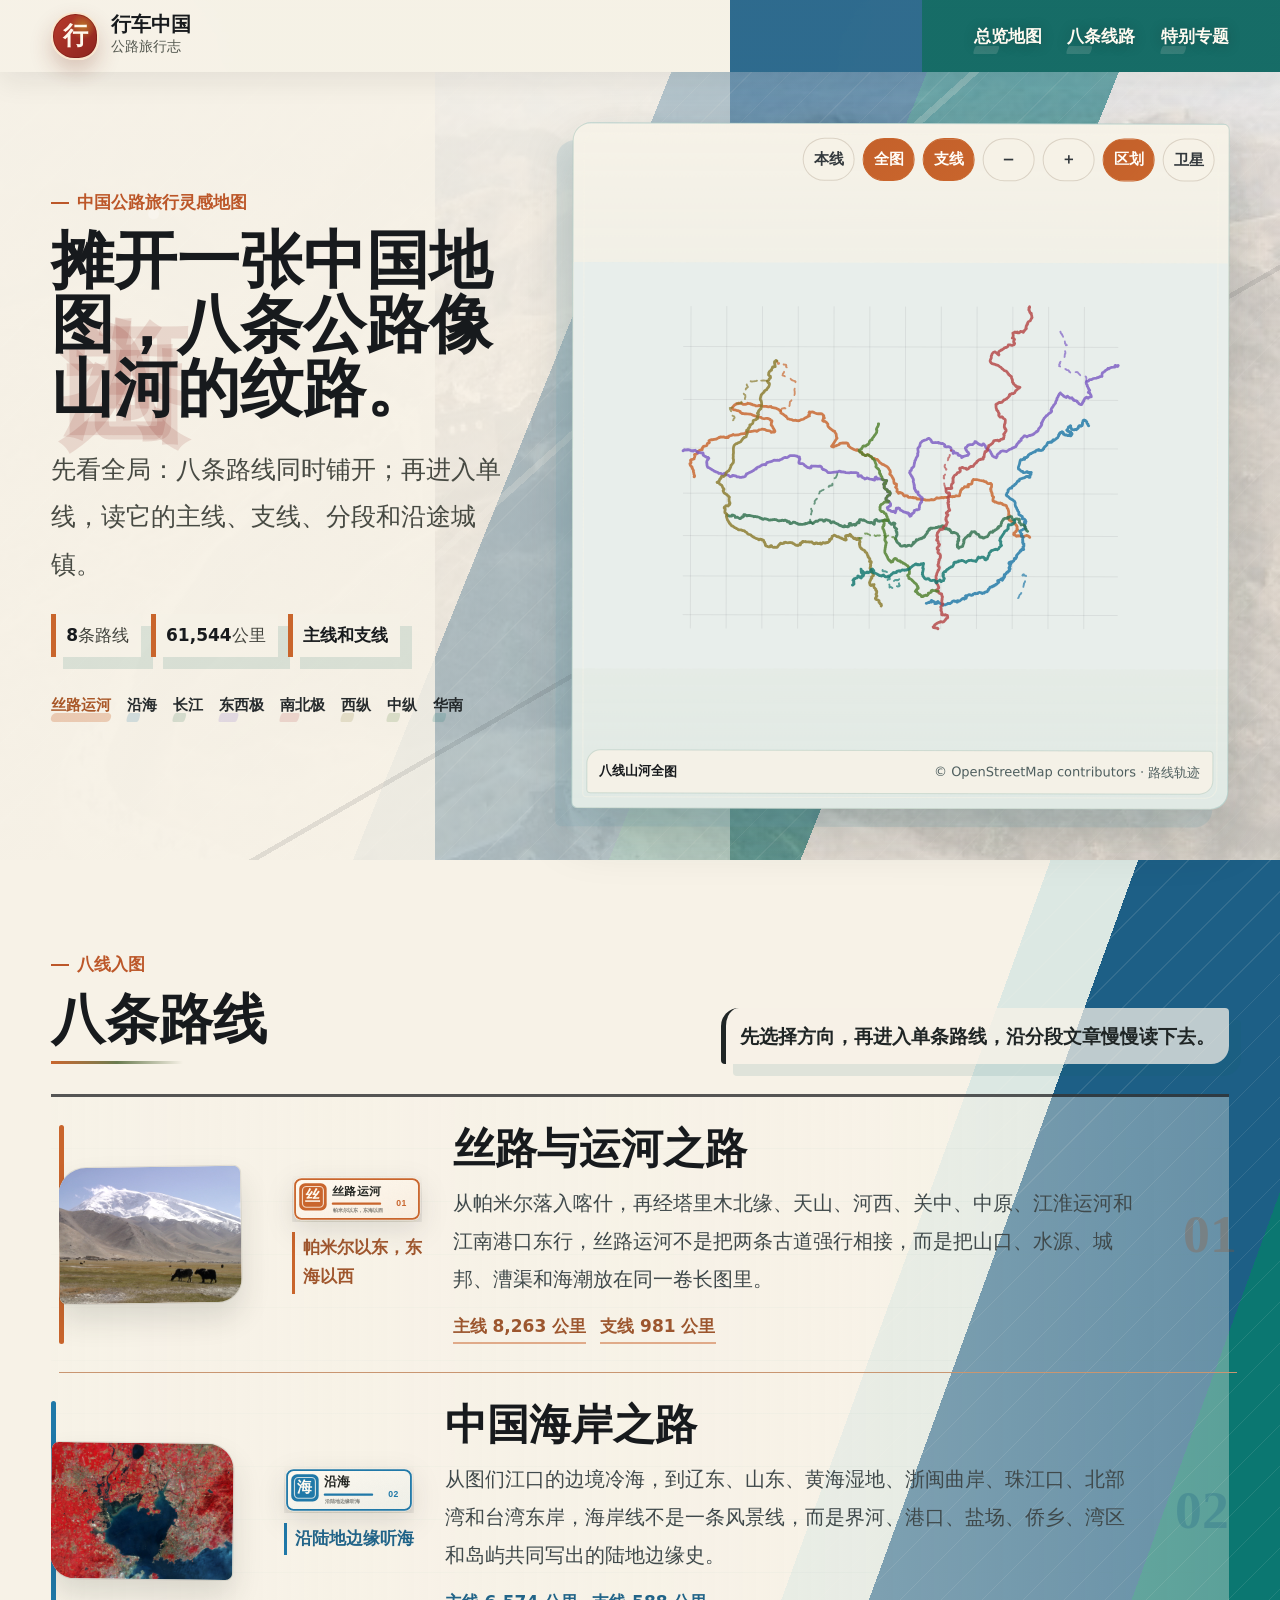
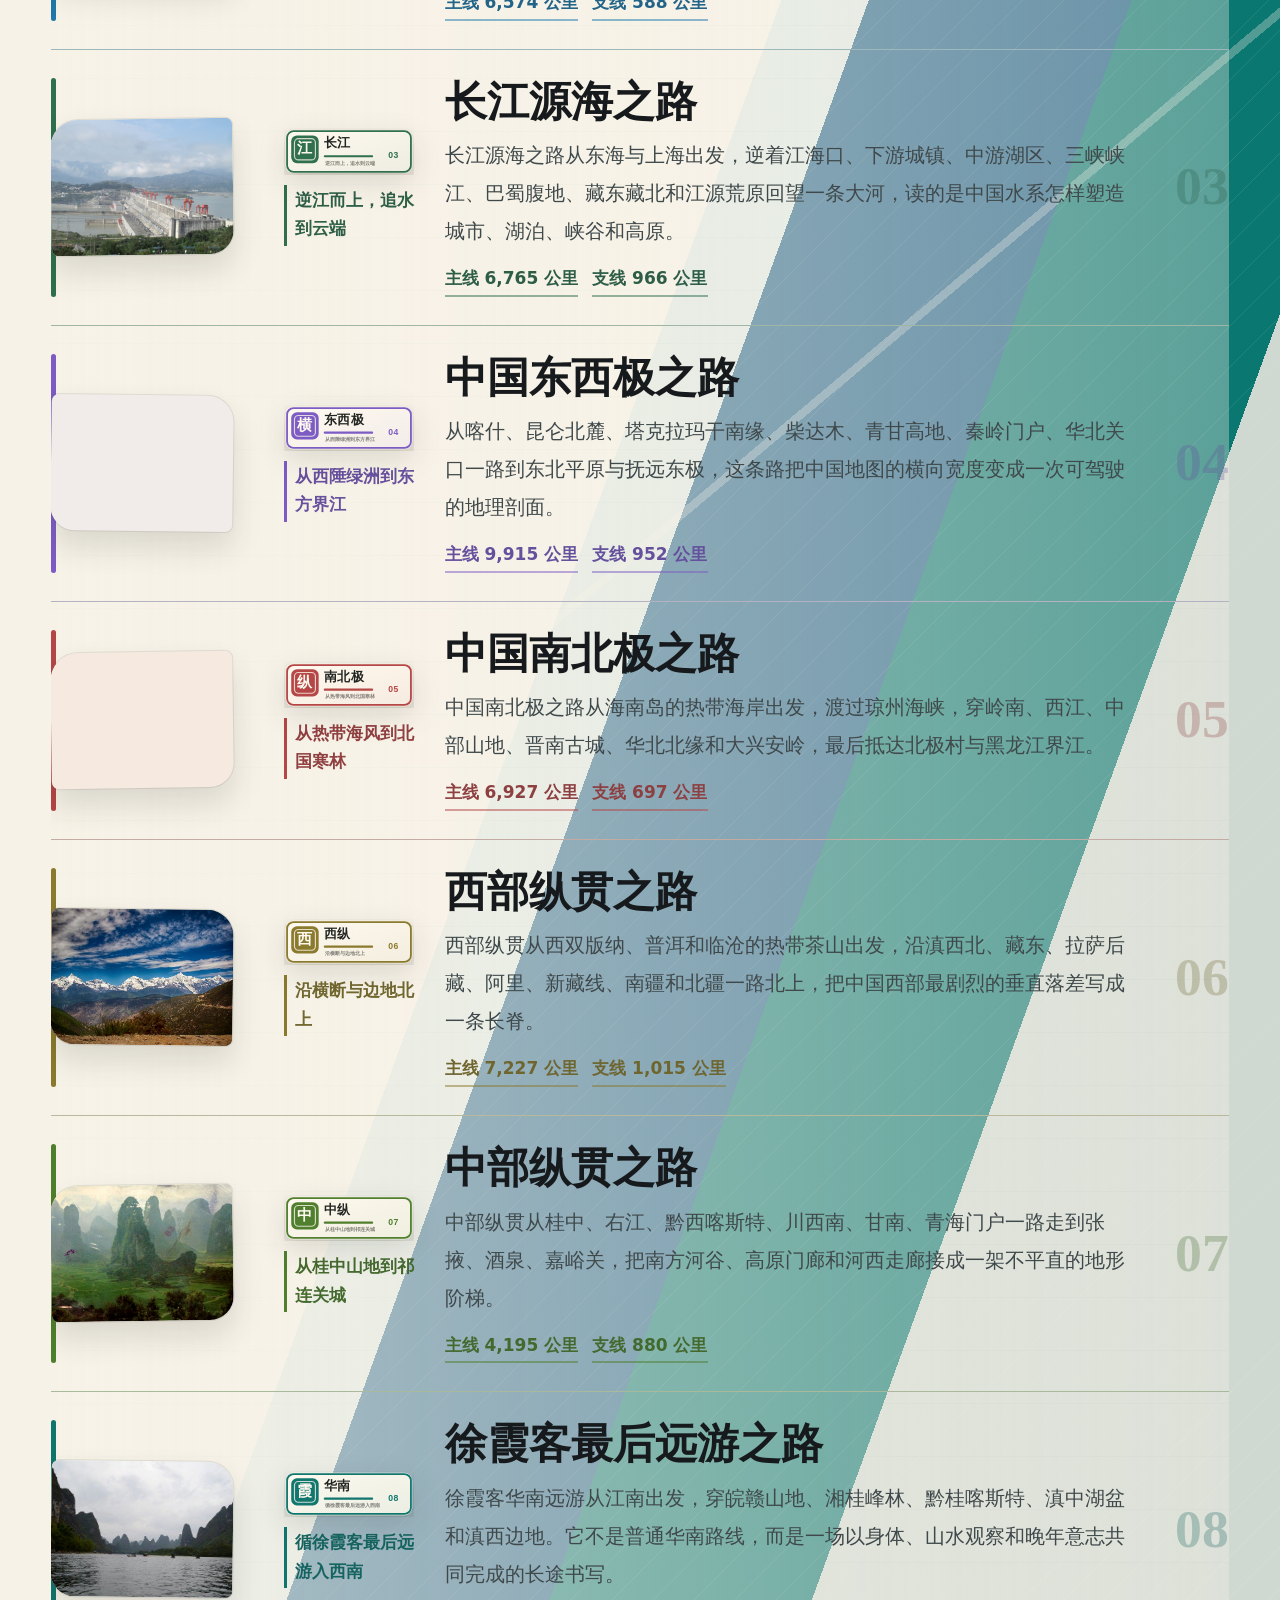
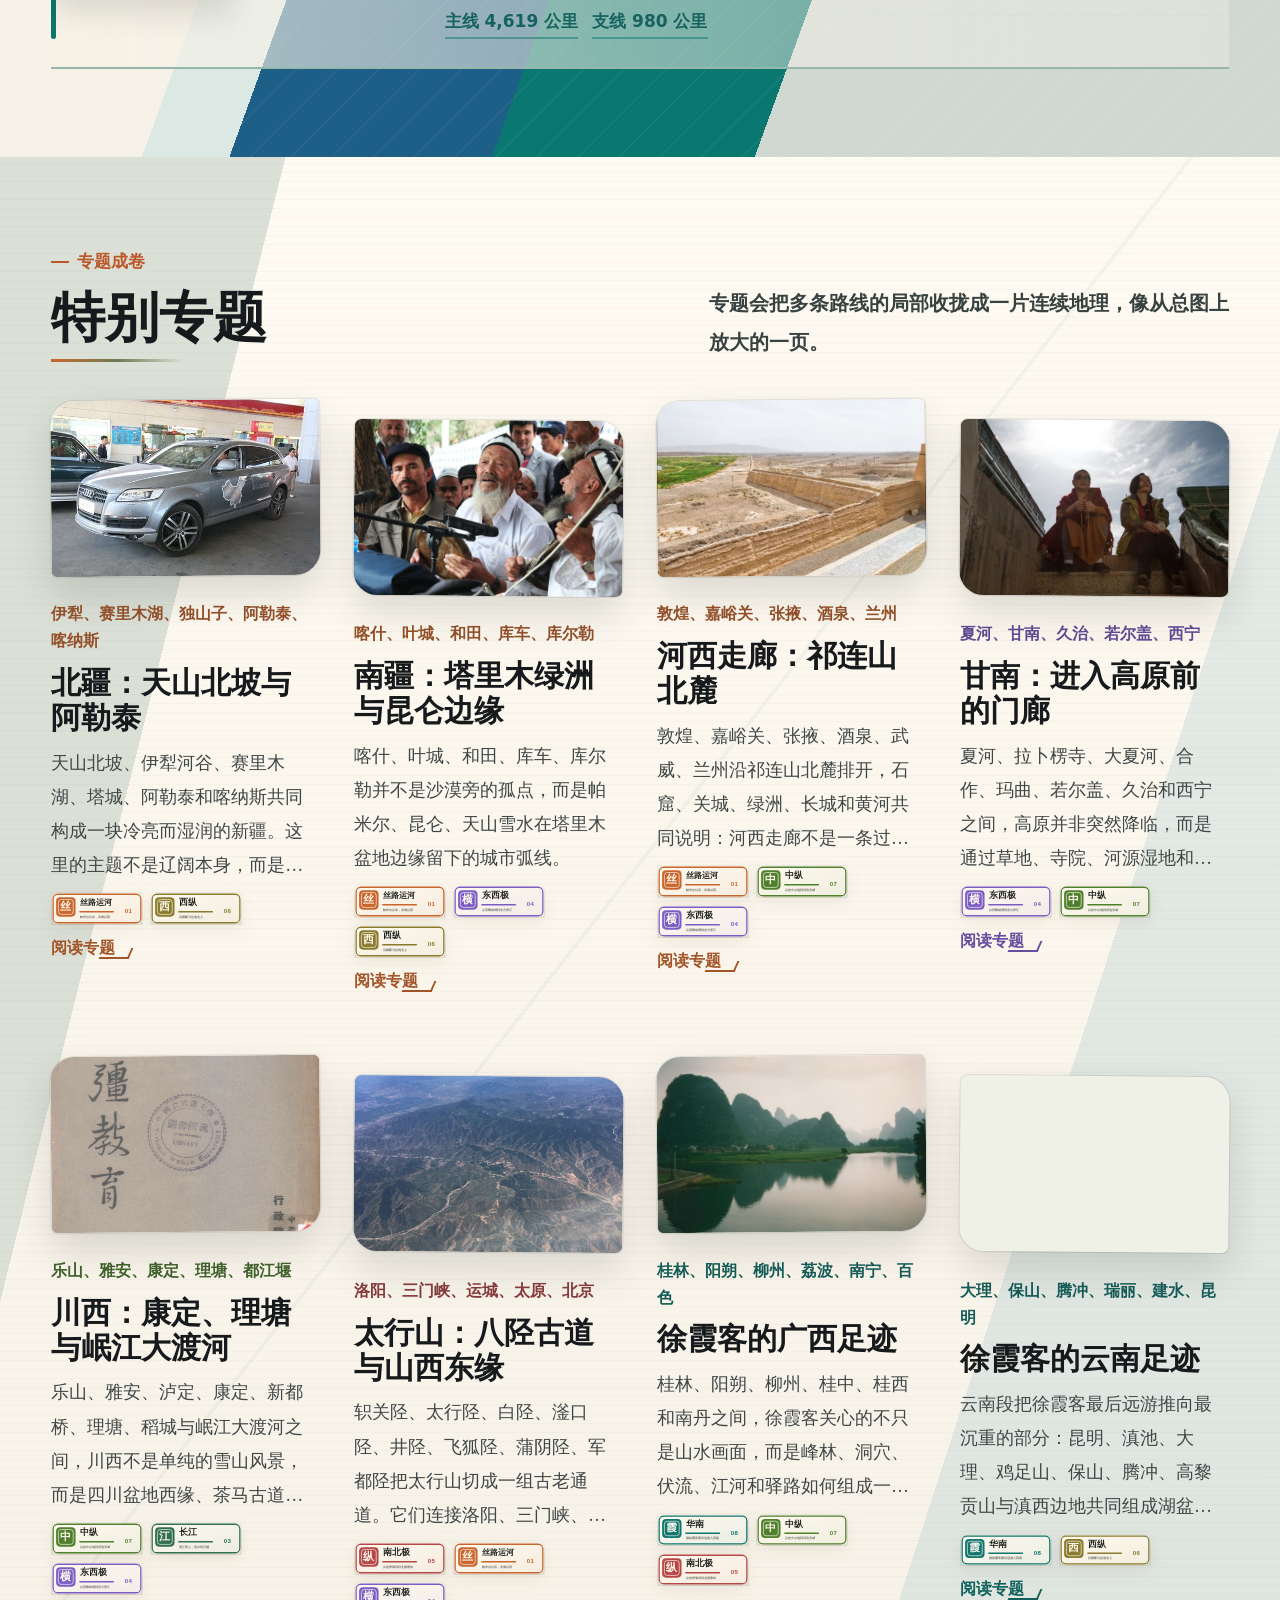
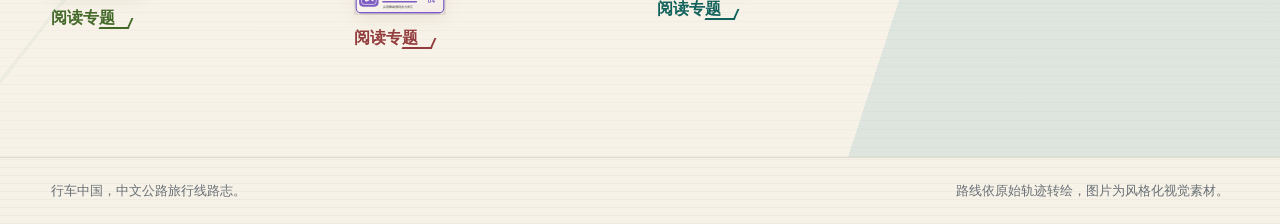
==== commit da5ed0f4: "Update page photos and site content" ====
--- a/index.html
+++ b/index.html
@@ -8,7 +8,7 @@
       name="description"
       content="行车中国是一份中文公路旅行灵感地图，收录八条中国主题路线及其主线、支线。"
     >
-    <link rel="stylesheet" href="styles.css?v=20260601-side-panel-flow-2">
+    <link rel="stylesheet" href="styles.css?v=20260601-photos-1">
   </head>
   <body>
     <header class="site-header">
@@ -88,6 +88,6 @@
       <span>路线依原始轨迹转绘，图片为风格化视觉素材。</span>
     </footer>
 
-    <script src="app.js?v=20260601-research" type="module"></script>
+    <script src="app.js?v=20260601-photos-1" type="module"></script>
   </body>
 </html>
--- a/styles.css
+++ b/styles.css
@@ -181,6 +181,16 @@
     var(--paper);
 }
 
+.atlas.has-photo {
+  background:
+    linear-gradient(90deg, rgba(247, 242, 231, 0.94) 0 34%, rgba(247, 242, 231, 0.62) 34% 57%, rgba(247, 242, 231, 0.2) 57% 100%),
+    linear-gradient(112deg, rgba(247, 242, 231, 0.78) 0 42%, rgba(29, 95, 134, 0.72) 42% 58%, rgba(11, 119, 113, 0.66) 58% 70%, rgba(247, 242, 231, 0.7) 70% 100%),
+    var(--atlas-photo),
+    var(--paper);
+  background-position: center, center, 78% 50%, center;
+  background-size: auto, auto, cover, auto;
+}
+
 .atlas::before,
 .atlas::after,
 .route-hero::before,
@@ -561,7 +571,12 @@
 .route-story,
 .topic-section,
 .segment-section,
-.guide-section {
+.guide-section,
+.section-map-section,
+.section-reading-section,
+.section-longread-section,
+.topic-reading-section,
+.topic-longread-section {
   padding: clamp(42px, 7vw, 88px) clamp(18px, 4vw, 56px);
 }
 
@@ -572,8 +587,12 @@
 .guide-section,
 .route-overview-section,
 .route-block-section,
+.section-map-section,
+.section-reading-section,
+.section-longread-section,
 .section-detail-grid,
-.topic-article-grid {
+.topic-reading-section,
+.topic-longread-section {
   position: relative;
 }
 
@@ -672,8 +691,8 @@
 .route-card {
   position: relative;
   display: grid;
-  grid-template-columns: minmax(150px, 0.22fr) minmax(0, 1fr) auto;
-  gap: clamp(18px, 3vw, 38px);
+  grid-template-columns: minmax(180px, 0.26fr) minmax(150px, 0.2fr) minmax(0, 1fr) auto;
+  gap: clamp(16px, 2.4vw, 32px);
   min-height: 0;
   overflow: hidden;
   align-items: center;
@@ -687,6 +706,31 @@
   text-decoration: none;
   text-align: left;
   transition: transform 160ms ease, box-shadow 160ms ease, border-color 160ms ease;
+}
+
+.route-card-photo {
+  position: relative;
+  overflow: hidden;
+  margin: 0;
+  border-radius: 28px 7px 24px 7px;
+  background: color-mix(in srgb, var(--card-color) 8%, #fbf7ed);
+  box-shadow:
+    0 0 0 1px rgba(56, 62, 58, 0.11),
+    0 16px 30px rgba(42, 48, 45, 0.14);
+  transform: rotate(-0.8deg);
+}
+
+.route-card:nth-child(2n) .route-card-photo {
+  border-radius: 7px 26px 7px 24px;
+  transform: rotate(0.7deg);
+}
+
+.route-card-photo img {
+  display: block;
+  width: 100%;
+  aspect-ratio: 4 / 3;
+  object-fit: cover;
+  filter: saturate(0.92) contrast(1.04);
 }
 
 .route-card::before {
@@ -1502,6 +1546,8 @@
 }
 
 .topic-cover-image figcaption {
+  display: grid;
+  gap: 3px;
   border-top: 0;
   padding: 11px 13px 13px;
   background: rgba(247, 242, 231, 0.92);
@@ -1509,12 +1555,27 @@
   font-size: 15px;
 }
 
-.topic-article-grid {
+.topic-reading-section {
   display: grid;
   grid-template-columns: minmax(420px, 1.2fr) minmax(280px, 0.8fr);
   gap: clamp(28px, 5vw, 72px);
   align-items: start;
-  padding: clamp(42px, 7vw, 88px) clamp(18px, 4vw, 56px);
+  background:
+    linear-gradient(180deg, #fcf7ec, color-mix(in srgb, var(--topic-accent, var(--theme-accent)) 7%, #f7f2e7));
+}
+
+.topic-reading-section .section-heading {
+  grid-column: 1 / -1;
+  margin-bottom: 0;
+}
+
+.topic-longread-section {
+  background:
+    linear-gradient(180deg, color-mix(in srgb, var(--topic-accent, var(--theme-accent)) 7%, #f7f2e7), #fcf7ec);
+}
+
+.topic-longread-body {
+  max-width: 900px;
 }
 
 .topic-body {
@@ -1547,6 +1608,15 @@
 
 .topic-longread p {
   max-width: 860px;
+  font-family: var(--font-reading);
+  font-size: clamp(20px, 1.35vw, 23px);
+  line-height: 2.05;
+}
+
+.topic-longread-body p {
+  max-width: 860px;
+  margin: 16px 0 0;
+  color: #364144;
   font-family: var(--font-reading);
   font-size: clamp(20px, 1.35vw, 23px);
   line-height: 2.05;
@@ -1778,6 +1848,30 @@
   transition: transform 160ms ease;
 }
 
+.segment-card-photo {
+  overflow: hidden;
+  width: min(260px, 100%);
+  margin: 0 0 14px;
+  border-radius: 22px 6px 20px 6px;
+  background: #fbf7ed;
+  box-shadow:
+    0 0 0 1px rgba(56, 62, 58, 0.11),
+    0 14px 28px rgba(42, 48, 45, 0.13);
+}
+
+.segment-card:nth-child(even) .segment-card-photo {
+  margin-left: auto;
+  border-radius: 6px 22px 6px 20px;
+}
+
+.segment-card-photo img {
+  display: block;
+  width: 100%;
+  aspect-ratio: 16 / 9.5;
+  object-fit: cover;
+  filter: saturate(0.9) contrast(1.04);
+}
+
 .segment-card:nth-child(odd) {
   grid-column: 1;
   padding-right: clamp(22px, 4vw, 56px);
@@ -1881,16 +1975,51 @@
 }
 
 .route-home-logo {
-  display: grid;
+  position: relative;
+  display: grid;
+  gap: 12px;
   margin: 0;
   place-items: center;
 }
 
-.route-home-logo img {
+.route-hero-photo-image {
   display: block;
-  width: min(360px, 100%);
+  width: min(470px, 100%);
+  aspect-ratio: 4 / 3;
+  border-radius: 32px 7px 30px 7px;
+  object-fit: cover;
+  box-shadow:
+    0 0 0 1px rgba(56, 62, 58, 0.13),
+    0 24px 52px rgba(42, 48, 45, 0.2);
+  filter: saturate(0.92) contrast(1.04);
+  transform: rotate(-1deg);
+}
+
+.route-logo-mark {
+  display: block;
+  width: min(250px, 62%);
   height: auto;
-  filter: drop-shadow(0 20px 26px rgba(37, 42, 45, 0.2));
+  margin-top: -64px;
+  padding: 10px;
+  border-radius: 10px;
+  background: rgba(255, 253, 248, 0.86);
+  filter: drop-shadow(0 18px 22px rgba(37, 42, 45, 0.22));
+}
+
+.route-photo-credit {
+  display: grid;
+  gap: 3px;
+  justify-self: stretch;
+  max-width: min(470px, 100%);
+  color: #596167;
+  font-size: 15px;
+}
+
+.route-photo-credit a,
+.topic-cover-image a {
+  color: color-mix(in srgb, var(--theme) 72%, #202427);
+  font-weight: 850;
+  text-decoration: none;
 }
 
 .route-home-copy {
@@ -2039,7 +2168,7 @@
 
 .route-map-shell {
   display: grid;
-  grid-template-columns: minmax(480px, 1.25fr) minmax(280px, 0.75fr);
+  grid-template-columns: minmax(420px, 1.05fr) minmax(340px, 0.95fr);
   gap: clamp(24px, 4vw, 48px);
   align-items: stretch;
 }
@@ -2054,17 +2183,75 @@
   gap: 18px;
 }
 
+.map-summary-photo {
+  overflow: hidden;
+  margin: 2px 0 6px;
+  border-radius: 28px 7px 26px 7px;
+  background: #fbf7ed;
+  box-shadow:
+    0 0 0 1px rgba(56, 62, 58, 0.12),
+    0 18px 38px rgba(42, 48, 45, 0.15);
+  transform: rotate(-0.4deg);
+}
+
+.map-summary-photo img {
+  display: block;
+  width: 100%;
+  aspect-ratio: 16 / 9.5;
+  object-fit: cover;
+  filter: saturate(0.9) contrast(1.04);
+}
+
+.map-summary-photo figcaption {
+  display: grid;
+  gap: 3px;
+  padding: 10px 12px 12px;
+  background: rgba(247, 242, 231, 0.94);
+  color: #515a5d;
+  font-size: 14px;
+}
+
+.map-summary-photo a {
+  color: color-mix(in srgb, var(--theme) 72%, #202427);
+  font-weight: 850;
+  text-decoration: none;
+}
+
 .route-map-summary h2 {
   font-size: clamp(28px, 3vw, 40px);
 }
 
-.route-map-summary > p {
+.route-map-summary h1,
+.section-map-summary h1 {
+  max-width: 720px;
+  color: #202427;
+  font-size: clamp(34px, 3.4vw, 52px);
+  line-height: 1.12;
+  word-break: break-all;
+}
+
+.route-map-summary .section-intro,
+.section-map-summary .section-intro {
+  margin: 0;
+  max-width: 680px;
+  color: #475054;
+  font-family: var(--font-reading);
+  font-size: clamp(18px, 1.4vw, 22px);
+  font-weight: 500;
+  line-height: 1.85;
+}
+
+.route-map-summary > p:not(.eyebrow):not(.section-intro) {
   margin: 0;
   border-left: 4px solid var(--theme);
   padding-left: 14px;
   color: color-mix(in srgb, var(--theme) 70%, #202427);
   font-size: 18px;
   font-weight: 900;
+}
+
+.route-map-summary .line-list {
+  grid-template-columns: 1fr;
 }
 
 .route-anatomy-grid {
@@ -2174,12 +2361,56 @@
   text-decoration: none;
 }
 
+.section-map-section {
+  background:
+    linear-gradient(180deg, color-mix(in srgb, var(--theme) 8%, #f2ebdd), #fcf7ec);
+}
+
+.section-map-shell {
+  display: grid;
+  grid-template-columns: minmax(420px, 1.2fr) minmax(280px, 0.8fr);
+  gap: clamp(24px, 4vw, 48px);
+  align-items: stretch;
+}
+
+.section-map-summary {
+  display: grid;
+  align-content: center;
+  gap: 12px;
+  border-left: 1px solid color-mix(in srgb, var(--theme) 24%, var(--line));
+  padding-left: 22px;
+}
+
+.section-map-summary h2 {
+  max-width: 520px;
+  color: #202427;
+  font-size: clamp(30px, 3vw, 44px);
+  line-height: 1.14;
+}
+
+.section-map-summary p:not(.eyebrow):not(.section-intro) {
+  margin: 0;
+  color: #4e565b;
+  font-family: var(--font-reading);
+  font-size: 20px;
+  line-height: 1.8;
+}
+
+.section-reading-section {
+  background: #fcf7ec;
+}
+
+.section-longread-section {
+  background:
+    linear-gradient(180deg, #fcf7ec, color-mix(in srgb, var(--theme-accent) 7%, #f8f1e4));
+}
+
 .section-detail-grid {
   display: grid;
   grid-template-columns: minmax(420px, 1.28fr) minmax(280px, 0.72fr);
   gap: clamp(28px, 5vw, 72px);
   align-items: start;
-  padding: clamp(42px, 7vw, 88px) clamp(18px, 4vw, 56px);
+  padding: 0;
 }
 
 .section-main-copy {
@@ -2201,13 +2432,17 @@
   line-height: 1.95;
 }
 
-.section-longread {
+.section-longread,
+.section-longread-copy {
   border-top: 3px solid color-mix(in srgb, var(--theme) 36%, var(--line));
   padding-top: 24px;
 }
 
-.section-longread p {
+.section-longread p,
+.section-longread-copy p {
   max-width: 860px;
+  margin: 16px 0 0;
+  color: #364144;
   font-family: var(--font-reading);
   font-size: clamp(20px, 1.35vw, 23px);
   line-height: 2.05;
@@ -2258,7 +2493,7 @@
 .section-overview-map {
   position: relative;
   overflow: hidden;
-  margin: 12px 0 0;
+  margin: 0;
   border: 1px solid color-mix(in srgb, var(--theme) 18%, var(--line));
   border-radius: 8px;
   background: #fcf7ec;
@@ -2480,15 +2715,19 @@
   .route-map-shell,
   .route-anatomy-grid,
   .section-hero,
+  .section-map-shell,
   .section-detail-grid,
   .topic-hero,
-  .topic-article-grid {
+  .topic-reading-section {
     grid-template-columns: 1fr;
   }
 
   .section-side-panel,
+  .section-map-summary,
   .topic-side-panel {
     position: static;
+    border-left: 0;
+    padding-left: 0;
   }
 
   .map-panel {
@@ -2572,8 +2811,9 @@
   .geo-blocks,
   .terminal-grid,
   .crossing-list,
+  .section-map-shell,
   .section-detail-grid,
-  .topic-article-grid {
+  .topic-reading-section {
     grid-template-columns: 1fr;
   }
 
@@ -2656,8 +2896,13 @@
     justify-content: center;
   }
 
-  .route-home-logo img {
-    width: min(330px, 88vw);
+  .route-hero-photo-image {
+    width: min(390px, 88vw);
+  }
+
+  .route-logo-mark {
+    width: min(210px, 62vw);
+    margin-top: -50px;
   }
 
   .section-heading {
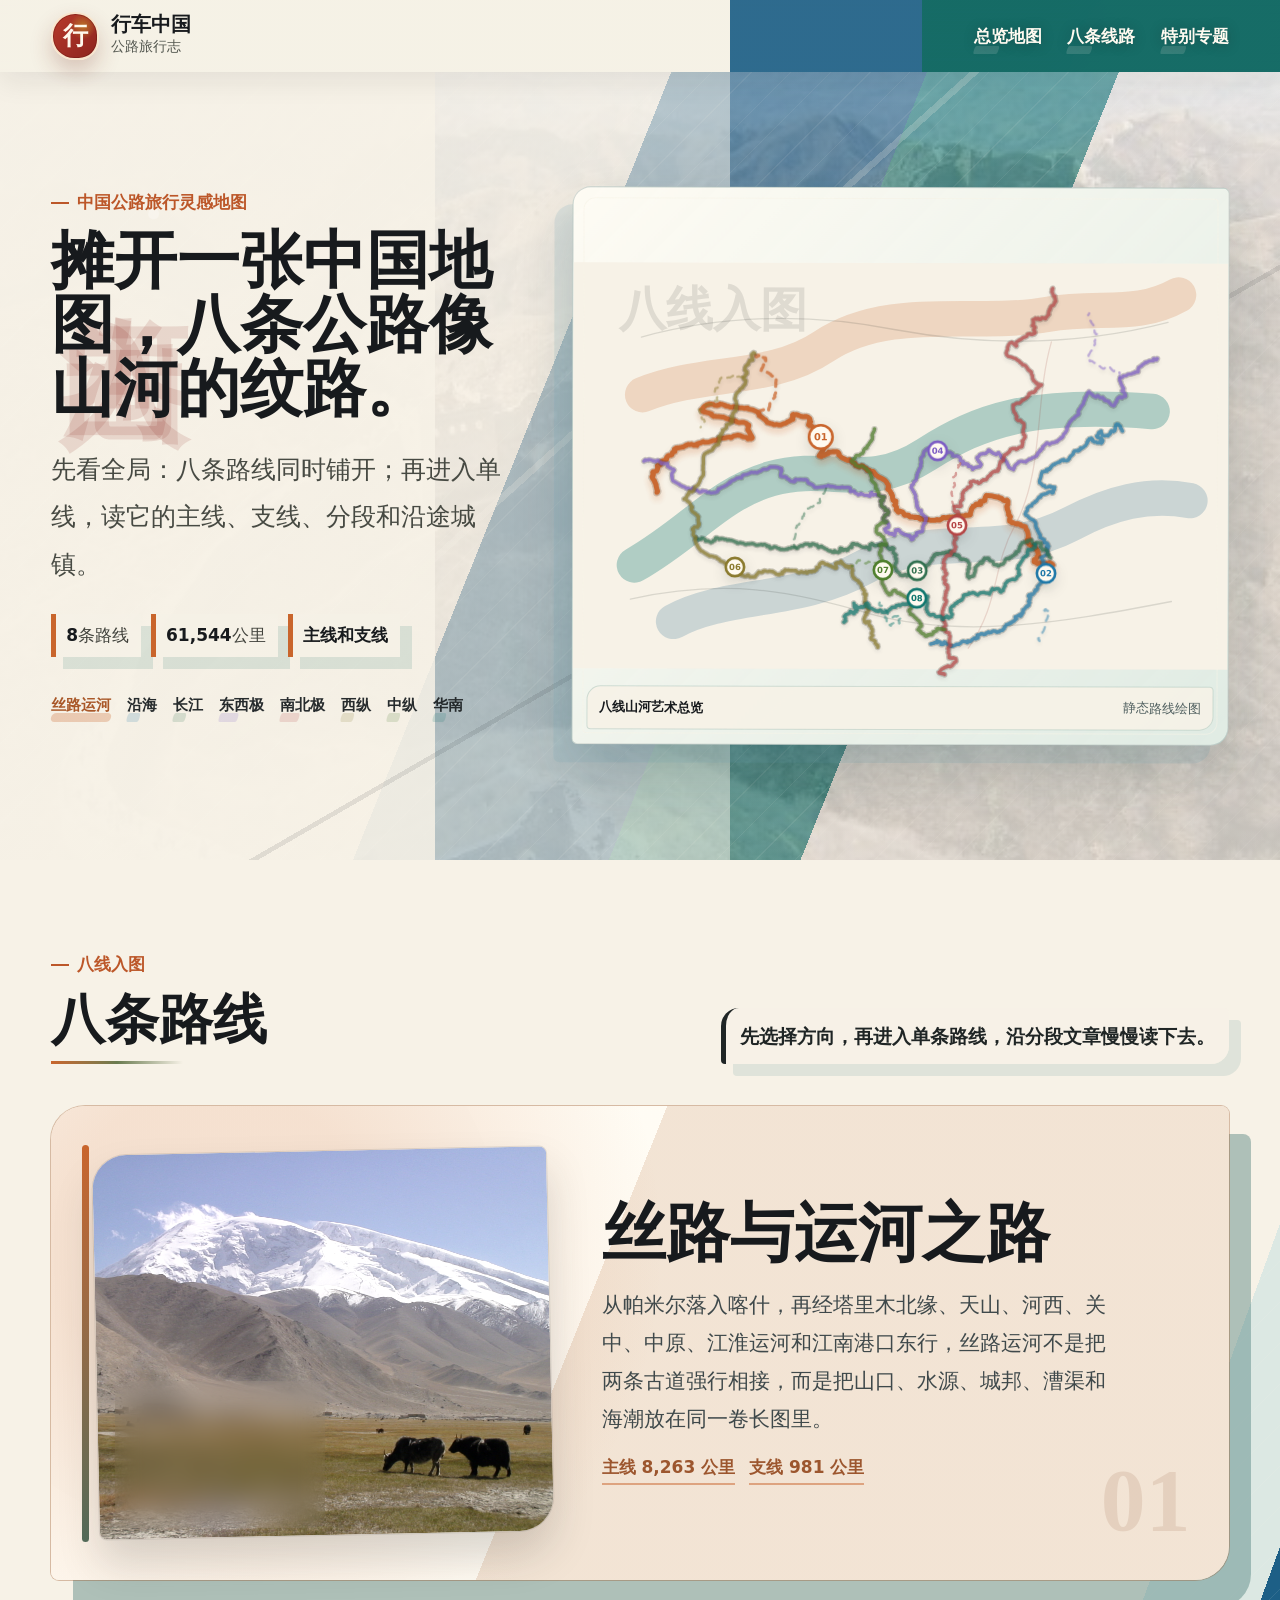
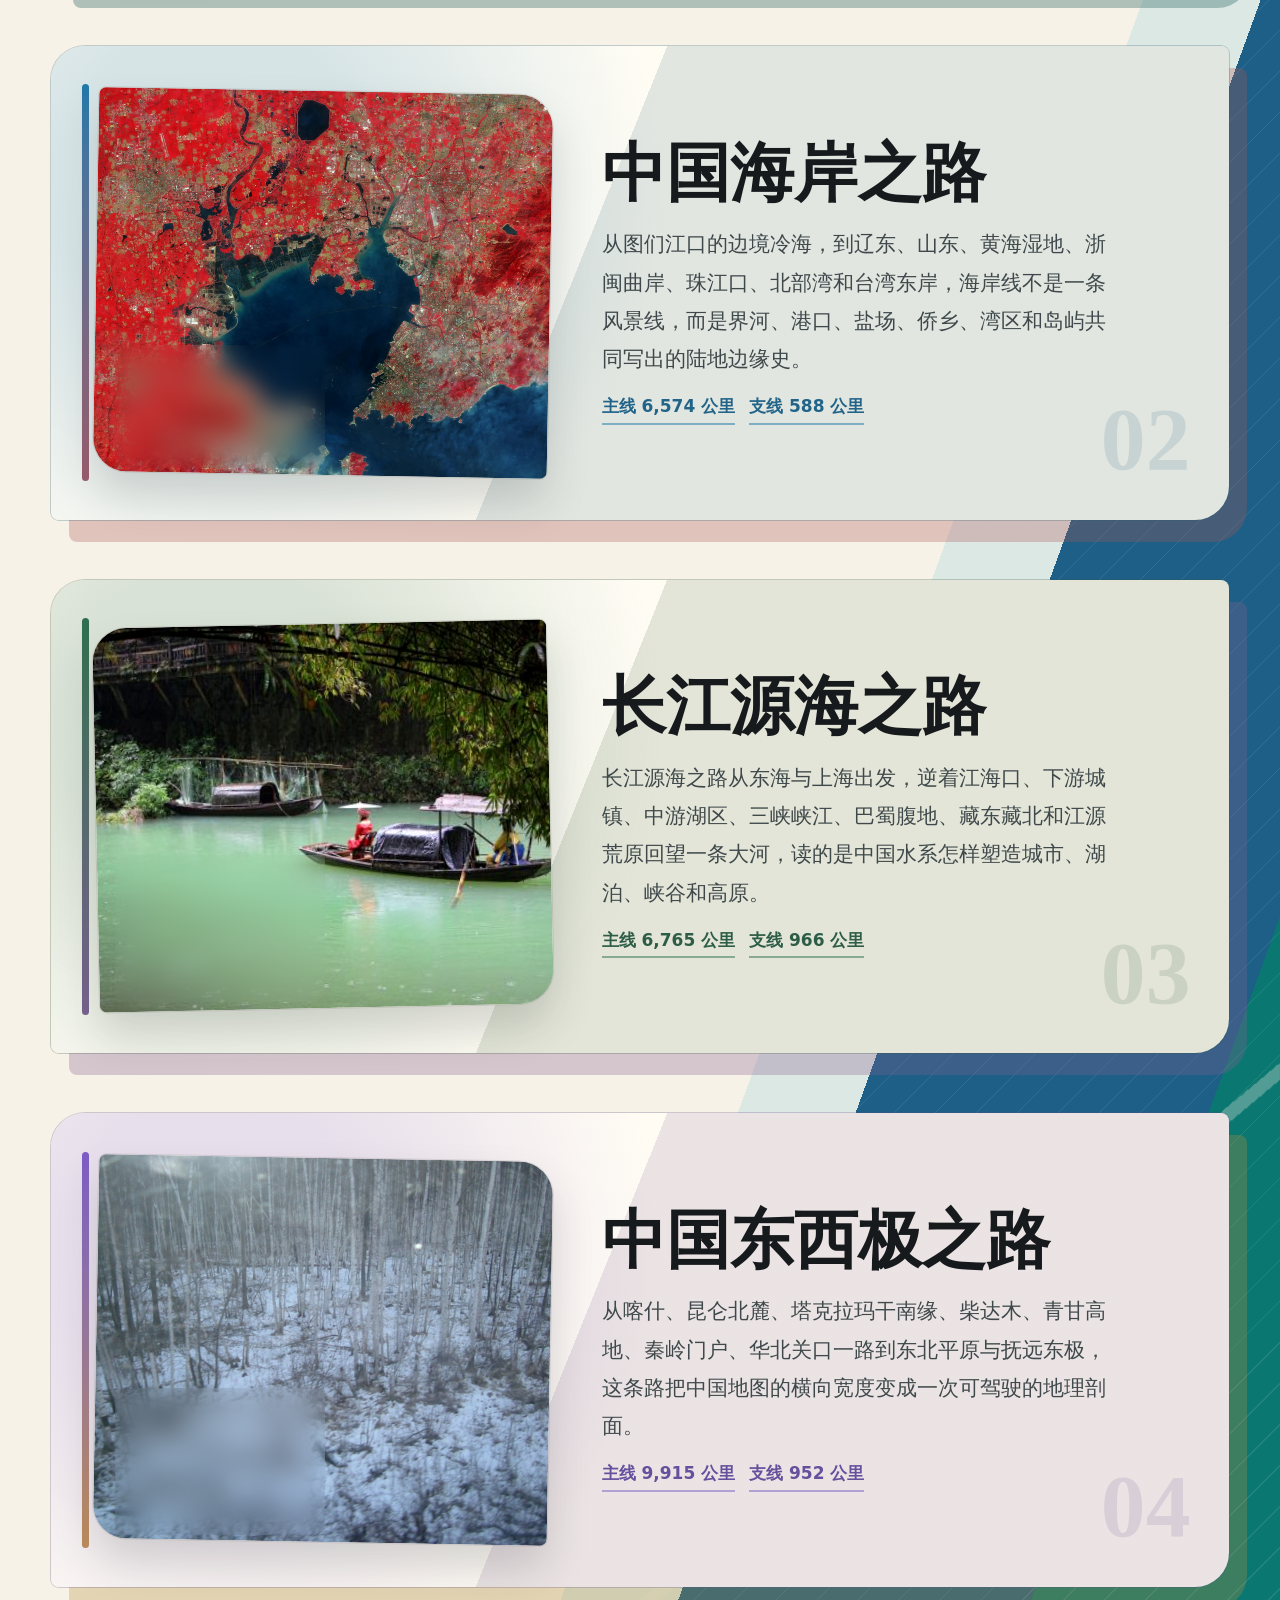
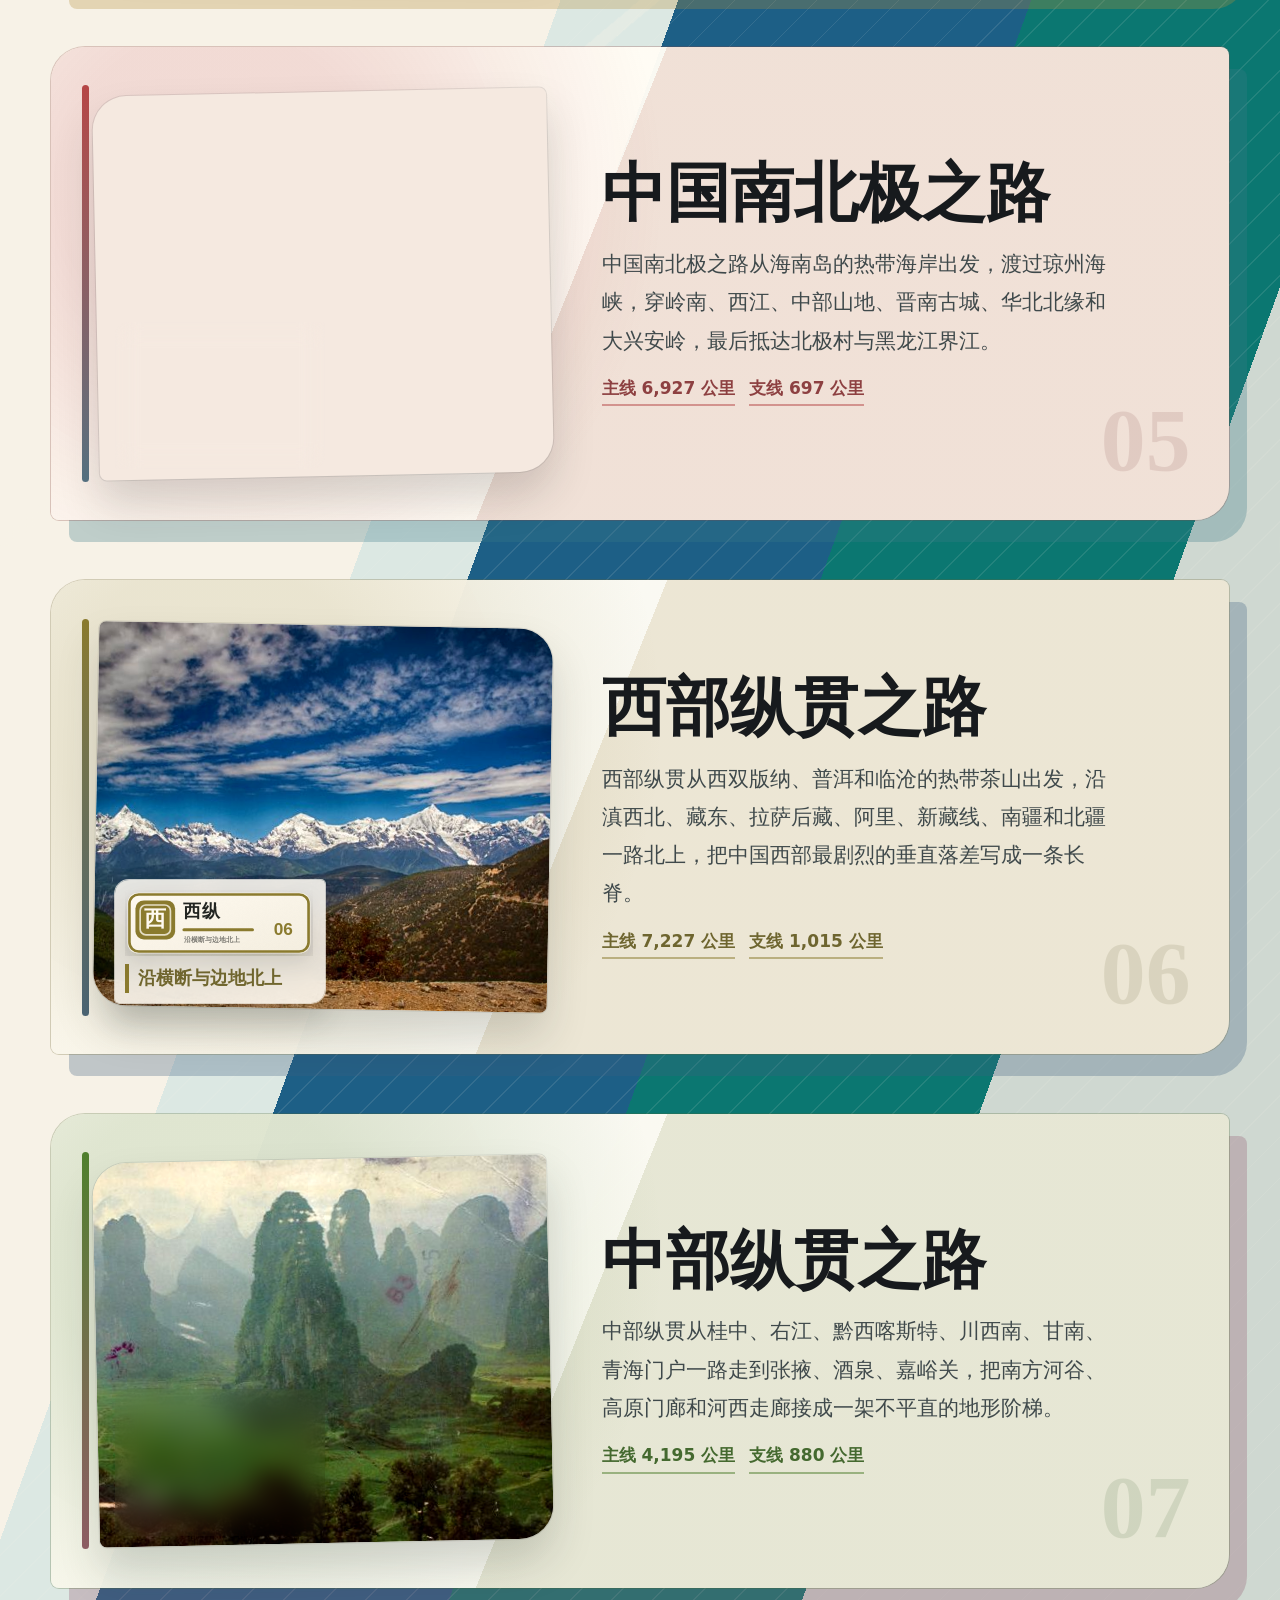
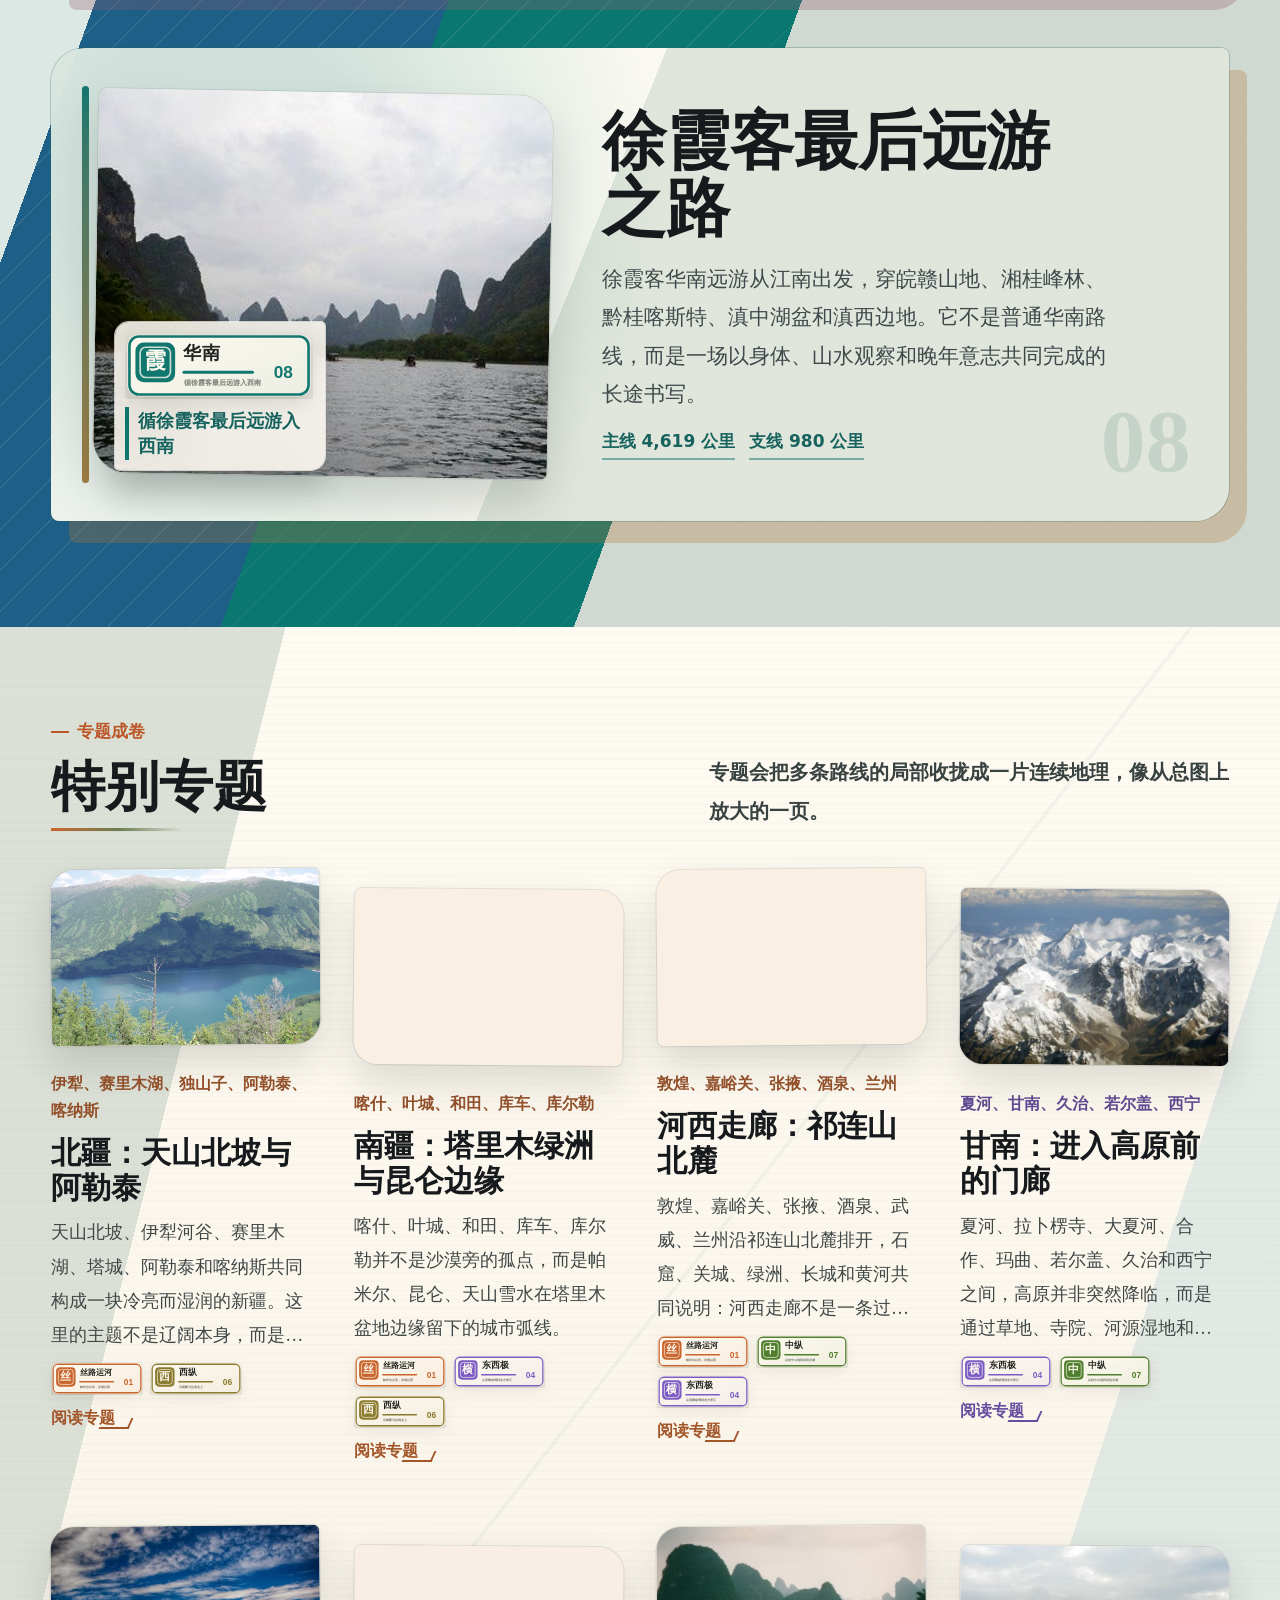
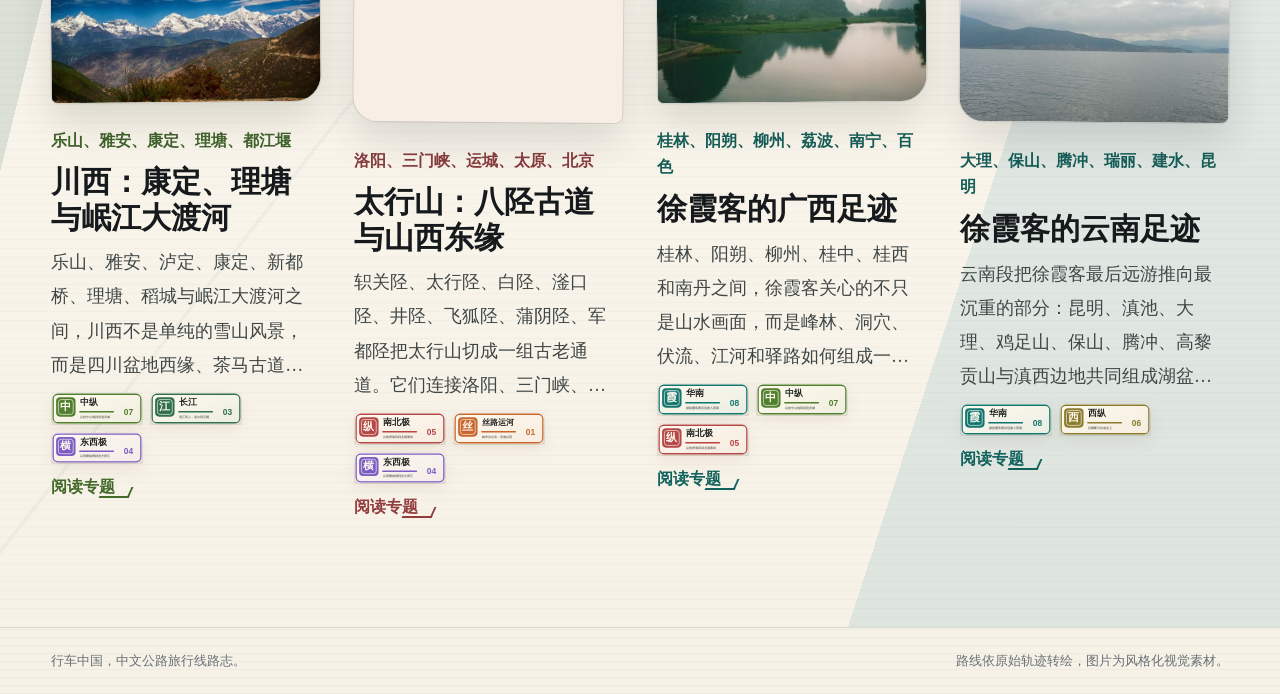
==== commit dd12919a: "Update scenic photos and page assets" ====
--- a/index.html
+++ b/index.html
@@ -8,7 +8,7 @@
       name="description"
       content="行车中国是一份中文公路旅行灵感地图，收录八条中国主题路线及其主线、支线。"
     >
-    <link rel="stylesheet" href="styles.css?v=20260601-photos-1">
+    <link rel="stylesheet" href="styles.css?v=20260601-design-2">
   </head>
   <body>
     <header class="site-header">
@@ -42,7 +42,7 @@
           <div class="route-pills" id="routePills" aria-label="路线选择"></div>
         </div>
 
-        <div class="map-panel" aria-label="路线地图">
+        <div class="map-panel atlas-map-panel" aria-label="八条路线艺术总览">
           <div class="map-toolbar" aria-label="地图视图">
             <button class="tool-button" id="fitSelected" type="button" title="查看当前线路">本线</button>
             <button class="tool-button is-active" id="fitAll" type="button" title="查看全部线路">全图</button>
@@ -88,6 +88,6 @@
       <span>路线依原始轨迹转绘，图片为风格化视觉素材。</span>
     </footer>
 
-    <script src="app.js?v=20260601-photos-1" type="module"></script>
+    <script src="app.js?v=20260601-design-2" type="module"></script>
   </body>
 </html>
--- a/styles.css
+++ b/styles.css
@@ -428,6 +428,104 @@
   transform: rotate(0.12deg);
 }
 
+.atlas .atlas-map-panel {
+  align-self: center;
+  height: min(62vh, 660px);
+  min-height: min(62vh, 660px);
+  border-color: rgba(36, 78, 82, 0.2);
+  background:
+    linear-gradient(135deg, rgba(255, 252, 244, 0.96), rgba(223, 235, 227, 0.88)),
+    #e7eee9;
+  box-shadow:
+    0 28px 60px rgba(18, 42, 44, 0.18),
+    -18px 18px 0 rgba(111, 168, 183, 0.17);
+}
+
+.atlas-map-panel .map-toolbar {
+  display: none;
+}
+
+.atlas-map-panel svg {
+  cursor: default;
+}
+
+.atlas-art-paper {
+  fill: #f7f2e7;
+}
+
+.atlas-art-wash {
+  fill: none;
+  stroke-linecap: round;
+  stroke-linejoin: round;
+  stroke-width: 54;
+  opacity: 0.3;
+}
+
+.atlas-art-wash.is-green {
+  stroke: #0b7771;
+}
+
+.atlas-art-wash.is-ochre {
+  stroke: #c9652c;
+  opacity: 0.2;
+}
+
+.atlas-art-wash.is-blue {
+  stroke: #1d5f86;
+  opacity: 0.2;
+}
+
+.atlas-contour {
+  fill: none;
+  stroke: rgba(46, 58, 52, 0.15);
+  stroke-linecap: round;
+  stroke-width: 2;
+}
+
+.atlas-contour.is-vertical {
+  stroke: rgba(141, 36, 30, 0.14);
+}
+
+.atlas-art-title {
+  fill: rgba(32, 36, 39, 0.11);
+  font-family: var(--font-serif);
+  font-size: 72px;
+  font-weight: 900;
+}
+
+.atlas-route-shadow {
+  stroke-linecap: round;
+  stroke-linejoin: round;
+}
+
+.atlas-route-line,
+.atlas-route-branch {
+  filter: drop-shadow(0 4px 3px rgba(32, 36, 39, 0.18));
+}
+
+.atlas-route-group.is-selected .atlas-route-line {
+  filter: drop-shadow(0 7px 6px color-mix(in srgb, var(--route-color) 36%, transparent));
+}
+
+.atlas-route-label circle {
+  fill: #fffaf0;
+  stroke: var(--route-color);
+  stroke-width: 4;
+  filter: drop-shadow(0 8px 10px rgba(32, 36, 39, 0.16));
+}
+
+.atlas-route-label text {
+  fill: var(--route-color);
+  font-family: var(--font-ui);
+  font-size: 13px;
+  font-weight: 900;
+  letter-spacing: 0;
+}
+
+.atlas-route-group.is-selected .atlas-route-label text {
+  font-size: 15px;
+}
+
 .map-panel::before {
   content: "";
   position: absolute;
@@ -678,83 +776,97 @@
 .route-grid {
   display: grid;
   grid-template-columns: 1fr;
-  gap: 0;
-  max-width: 1180px;
+  gap: clamp(30px, 5vw, 60px);
+  max-width: 1320px;
   margin: 0 auto;
-  border-top: 3px solid rgba(23, 26, 29, 0.72);
-  border-bottom: 1px solid color-mix(in srgb, var(--mineral) 28%, var(--line));
-  background:
-    linear-gradient(90deg, rgba(247, 242, 231, 0.68), rgba(247, 242, 231, 0.34)),
-    repeating-linear-gradient(0deg, transparent 0 52px, rgba(10, 100, 95, 0.045) 52px 53px);
+  padding: clamp(8px, 1.5vw, 18px) 0;
+  background: transparent;
 }
 
 .route-card {
   position: relative;
   display: grid;
-  grid-template-columns: minmax(180px, 0.26fr) minmax(150px, 0.2fr) minmax(0, 1fr) auto;
-  gap: clamp(16px, 2.4vw, 32px);
-  min-height: 0;
-  overflow: hidden;
+  grid-template-columns: minmax(300px, 0.78fr) minmax(360px, 1fr);
+  gap: clamp(26px, 4vw, 62px);
+  min-height: clamp(350px, 33vw, 440px);
+  overflow: visible;
   align-items: center;
   border: 0;
-  border-bottom: 1px solid color-mix(in srgb, var(--card-color) 26%, var(--line));
-  border-radius: 0;
-  padding: clamp(18px, 2.4vw, 28px) 0;
-  background: transparent;
+  border-radius: 34px 8px 34px 8px;
+  padding: clamp(20px, 3.5vw, 48px);
+  background:
+    radial-gradient(circle at 14% 30%, color-mix(in srgb, var(--card-color) 18%, transparent) 0 15%, transparent 42%),
+    linear-gradient(112deg, rgba(255, 252, 244, 0.98) 0 45%, color-mix(in srgb, var(--card-color) 10%, #f7f2e7) 45% 100%);
   color: var(--ink);
   cursor: pointer;
   text-decoration: none;
   text-align: left;
-  transition: transform 160ms ease, box-shadow 160ms ease, border-color 160ms ease;
+  box-shadow:
+    0 0 0 1px color-mix(in srgb, var(--card-color) 16%, rgba(67, 58, 45, 0.13)),
+    18px 22px 0 color-mix(in srgb, var(--card-accent) 22%, rgba(94, 109, 98, 0.1));
+  transition: transform 180ms ease, box-shadow 180ms ease;
 }
 
 .route-card-photo {
   position: relative;
+  grid-column: 1;
+  grid-row: 1;
+  align-self: center;
   overflow: hidden;
   margin: 0;
-  border-radius: 28px 7px 24px 7px;
+  aspect-ratio: 16 / 10.5;
+  width: 100%;
+  height: clamp(260px, 30vw, 390px);
+  min-height: 0;
+  border-radius: 34px 7px 34px 7px;
   background: color-mix(in srgb, var(--card-color) 8%, #fbf7ed);
   box-shadow:
-    0 0 0 1px rgba(56, 62, 58, 0.11),
-    0 16px 30px rgba(42, 48, 45, 0.14);
-  transform: rotate(-0.8deg);
+    0 0 0 1px rgba(56, 62, 58, 0.12),
+    0 24px 42px rgba(42, 48, 45, 0.17);
+  transform: rotate(-1.2deg);
 }
 
 .route-card:nth-child(2n) .route-card-photo {
-  border-radius: 7px 26px 7px 24px;
-  transform: rotate(0.7deg);
+  border-radius: 7px 34px 7px 34px;
+  transform: rotate(1deg);
 }
 
 .route-card-photo img {
   display: block;
   width: 100%;
-  aspect-ratio: 4 / 3;
+  height: 100%;
   object-fit: cover;
-  filter: saturate(0.92) contrast(1.04);
+  object-position: center;
+  filter: saturate(0.96) contrast(1.05);
 }
 
 .route-card::before {
   content: "";
   position: absolute;
-  top: clamp(18px, 2.4vw, 28px);
-  bottom: clamp(18px, 2.4vw, 28px);
-  left: 0;
-  width: 5px;
+  top: clamp(22px, 3vw, 42px);
+  bottom: clamp(22px, 3vw, 42px);
+  left: clamp(14px, 2.4vw, 34px);
+  width: 7px;
   border: 0;
   border-radius: 999px;
-  background: var(--card-color);
+  background:
+    linear-gradient(var(--card-color), color-mix(in srgb, var(--card-accent) 72%, var(--card-color)));
   pointer-events: none;
+  z-index: 2;
 }
 
 .route-card::after {
   content: attr(data-order);
-  justify-self: end;
-  color: color-mix(in srgb, var(--card-color) 72%, #243034);
+  position: absolute;
+  right: clamp(22px, 3vw, 42px);
+  bottom: clamp(20px, 2.8vw, 40px);
+  color: color-mix(in srgb, var(--card-color) 62%, #243034);
   font-family: var(--font-serif);
-  font-size: clamp(38px, 4.2vw, 64px);
+  font-size: clamp(56px, 7vw, 108px);
   font-weight: 900;
   line-height: 1;
-  opacity: 0.28;
+  opacity: 0.13;
+  pointer-events: none;
 }
 
 .route-card:nth-child(2n) {
@@ -767,28 +879,42 @@
 
 .route-card:hover,
 .route-card.is-active {
-  transform: translateX(8px);
-  box-shadow: none;
+  transform: translateY(-6px);
+  box-shadow:
+    0 0 0 1px color-mix(in srgb, var(--card-color) 24%, rgba(67, 58, 45, 0.16)),
+    22px 28px 0 color-mix(in srgb, var(--card-accent) 28%, rgba(94, 109, 98, 0.12));
 }
 
 .route-card.is-active {
-  border-color: color-mix(in srgb, var(--card-color) 54%, var(--line));
+  border-color: transparent;
 }
 
 .route-card-top {
-  display: grid;
-  gap: 10px;
+  position: absolute;
+  left: clamp(34px, 5vw, 76px);
+  bottom: clamp(24px, 4vw, 54px);
+  z-index: 3;
+  display: grid;
+  grid-template-columns: minmax(132px, 188px);
+  gap: 8px;
   align-items: center;
-  min-width: 0;
-  padding-left: 20px;
+  width: min(210px, 32vw);
+  min-width: 150px;
+  border-radius: 14px 4px 14px 4px;
+  padding: 10px;
+  background: rgba(255, 252, 244, 0.88);
+  box-shadow:
+    0 0 0 1px rgba(255, 252, 244, 0.72),
+    0 18px 30px rgba(35, 42, 39, 0.18);
+  backdrop-filter: blur(12px);
 }
 
 .card-logo {
   display: block;
-  width: min(176px, 100%);
+  width: 100%;
   height: auto;
   object-fit: contain;
-  filter: drop-shadow(0 9px 14px rgba(21, 25, 30, 0.12));
+  filter: drop-shadow(0 8px 10px rgba(21, 25, 30, 0.12));
 }
 
 .route-mini-badge,
@@ -806,39 +932,43 @@
 
 .route-card-top small {
   display: block;
-  width: fit-content;
-  border-left: 3px solid var(--card-color);
+  width: 100%;
+  border-left: 4px solid var(--card-color);
   border-radius: 0;
-  padding: 2px 0 2px 8px;
+  padding: 2px 0 2px 9px;
   background: transparent;
   color: color-mix(in srgb, var(--card-color) 74%, #2a3033);
   font-family: var(--font-kai);
-  font-size: 17px;
+  font-size: 18px;
   font-weight: 900;
+  line-height: 1.35;
 }
 
 .route-card-body {
+  grid-column: 2;
+  grid-row: 1;
   min-width: 0;
+  padding-right: clamp(22px, 6vw, 90px);
 }
 
 .route-card h3 {
   margin-top: 0;
   color: #171a1d;
-  font-size: clamp(34px, 3.3vw, 50px);
-  line-height: 1.15;
+  font-size: clamp(42px, 5vw, 78px);
+  line-height: 1.04;
   text-shadow: none;
 }
 
 .route-card p {
   display: block;
   overflow: visible;
-  max-width: 680px;
-  margin: 10px 0 0;
+  max-width: 620px;
+  margin: 18px 0 0;
   -webkit-box-orient: initial;
   color: #3f494b;
   font-family: var(--font-reading);
-  font-size: clamp(20px, 1.3vw, 23px);
-  line-height: 1.9;
+  font-size: clamp(21px, 1.55vw, 26px);
+  line-height: 1.82;
   -webkit-line-clamp: initial;
 }
 
@@ -1403,7 +1533,50 @@
 }
 
 .topic-map-panel {
+  height: min(68vh, 700px);
   min-height: min(68vh, 700px);
+}
+
+.topic-map-section .route-map-shell {
+  align-items: start;
+}
+
+.topic-map-left {
+  display: grid;
+  gap: clamp(18px, 3vw, 30px);
+  min-width: 0;
+}
+
+.topic-map-notes {
+  position: relative;
+  display: grid;
+  gap: 12px;
+  border-left: 7px solid var(--topic-accent, var(--theme));
+  border-radius: 0 8px 28px 0;
+  padding: clamp(18px, 2.6vw, 28px) clamp(16px, 3vw, 34px);
+  background:
+    linear-gradient(112deg, rgba(255, 252, 244, 0.9), color-mix(in srgb, var(--topic-accent, var(--theme)) 8%, rgba(247, 242, 231, 0.78)));
+  box-shadow:
+    0 0 0 1px rgba(56, 62, 58, 0.1),
+    14px 16px 0 color-mix(in srgb, var(--topic-accent, var(--theme)) 16%, transparent);
+}
+
+.topic-map-notes h2 {
+  font-size: clamp(34px, 4vw, 52px);
+  line-height: 1.05;
+}
+
+.topic-map-notes > p {
+  margin: 0;
+  color: color-mix(in srgb, var(--topic-accent, var(--theme)) 74%, #202427);
+  font-family: var(--font-reading);
+  font-size: clamp(18px, 1.3vw, 22px);
+  font-weight: 800;
+  line-height: 1.8;
+}
+
+.topic-map-panel svg {
+  height: 100%;
 }
 
 .topic-map-legend {
@@ -1810,10 +1983,10 @@
 }
 
 .segments {
-  display: grid;
+  display: flex;
   position: relative;
-  grid-template-columns: minmax(0, 1fr) 72px minmax(0, 1fr);
-  gap: 8px 0;
+  flex-direction: column;
+  gap: clamp(34px, 5vw, 62px);
   max-width: 1180px;
   margin: 0 auto;
   counter-reset: segment-card;
@@ -1837,6 +2010,7 @@
   position: relative;
   display: grid;
   align-content: start;
+  width: calc(50% - 58px);
   min-height: 168px;
   border: 0;
   border-radius: 0;
@@ -1859,9 +2033,14 @@
     0 14px 28px rgba(42, 48, 45, 0.13);
 }
 
-.segment-card:nth-child(even) .segment-card-photo {
+.segment-card:nth-child(odd) .segment-card-photo {
   margin-left: auto;
   border-radius: 6px 22px 6px 20px;
+}
+
+.segment-card:nth-child(even) .segment-card-photo {
+  margin-left: 0;
+  border-radius: 22px 6px 20px 6px;
 }
 
 .segment-card-photo img {
@@ -1873,20 +2052,21 @@
 }
 
 .segment-card:nth-child(odd) {
-  grid-column: 1;
+  align-self: flex-start;
   padding-right: clamp(22px, 4vw, 56px);
+  text-align: right;
 }
 
 .segment-card:nth-child(even) {
-  grid-column: 3;
+  align-self: flex-end;
   padding-left: clamp(22px, 4vw, 56px);
-  transform: translateY(46px);
+  transform: none;
 }
 
 .segment-card::before {
   content: counter(segment-card, decimal-leading-zero);
   position: absolute;
-  top: clamp(22px, 2.4vw, 34px);
+  top: 50%;
   display: grid;
   width: 52px;
   height: 52px;
@@ -1898,31 +2078,33 @@
   font-size: 18px;
   font-weight: 900;
   box-shadow: 0 10px 20px rgba(21, 25, 30, 0.14);
+  transform: translateY(-50%);
 }
 
 .segment-card:nth-child(odd)::before {
-  right: -62px;
+  right: -85px;
 }
 
 .segment-card:nth-child(even)::before {
-  left: -62px;
+  left: -85px;
 }
 
 .segment-card::after {
   content: "";
   position: absolute;
-  top: calc(clamp(22px, 2.4vw, 34px) + 25px);
+  top: 50%;
   width: clamp(34px, 4vw, 58px);
   height: 2px;
   background: color-mix(in srgb, var(--theme) 62%, transparent);
+  transform: translateY(-50%);
 }
 
 .segment-card:nth-child(odd)::after {
-  right: 0;
+  right: -30px;
 }
 
 .segment-card:nth-child(even)::after {
-  left: 0;
+  left: -30px;
 }
 
 .segment-card:hover,
@@ -1932,7 +2114,7 @@
 
 .segment-card:nth-child(even):hover,
 .segment-card:nth-child(even):focus-visible {
-  transform: translateY(44px);
+  transform: translateX(-3px);
 }
 
 .segment-card span {
@@ -2743,7 +2925,7 @@
   }
 
   .segments {
-    grid-template-columns: minmax(0, 1fr) 56px minmax(0, 1fr);
+    gap: clamp(26px, 5vw, 44px);
   }
 
   .segment-card:nth-child(odd) {
@@ -2830,10 +3012,17 @@
   .segment-card,
   .segment-card:nth-child(odd),
   .segment-card:nth-child(even) {
-    grid-column: 1;
+    width: auto;
+    align-self: stretch;
     min-height: 0;
     padding: 18px 0 22px 18px;
+    text-align: left;
     transform: none;
+  }
+
+  .segment-card:nth-child(odd) .segment-card-photo,
+  .segment-card:nth-child(even) .segment-card-photo {
+    margin-left: 0;
   }
 
   .segment-card:nth-child(even):hover,
@@ -2852,6 +3041,7 @@
     width: 42px;
     height: 42px;
     font-size: 15px;
+    transform: none;
   }
 
   .segment-card::after,
@@ -2861,13 +3051,33 @@
     left: -10px;
     right: auto;
     width: 28px;
+    transform: none;
   }
 
   .route-card {
     grid-template-columns: 1fr;
-    gap: 12px;
+    gap: 24px;
     min-height: 0;
-    padding: 20px 0;
+    padding: 20px;
+  }
+
+  .route-card-photo {
+    grid-column: 1;
+    grid-row: 1;
+    height: clamp(230px, 64vw, 330px);
+  }
+
+  .route-card-top {
+    top: clamp(180px, 55vw, 276px);
+    bottom: auto;
+    left: 38px;
+    width: min(210px, calc(100% - 76px));
+  }
+
+  .route-card-body {
+    grid-column: 1;
+    grid-row: 2;
+    padding-right: 0;
   }
 
   .route-card::after {
@@ -2887,6 +3097,10 @@
     width: min(168px, 58vw);
   }
 
+  .route-card-top .card-logo {
+    width: 100%;
+  }
+
   .route-home-actions {
     flex-direction: column;
     align-items: stretch;
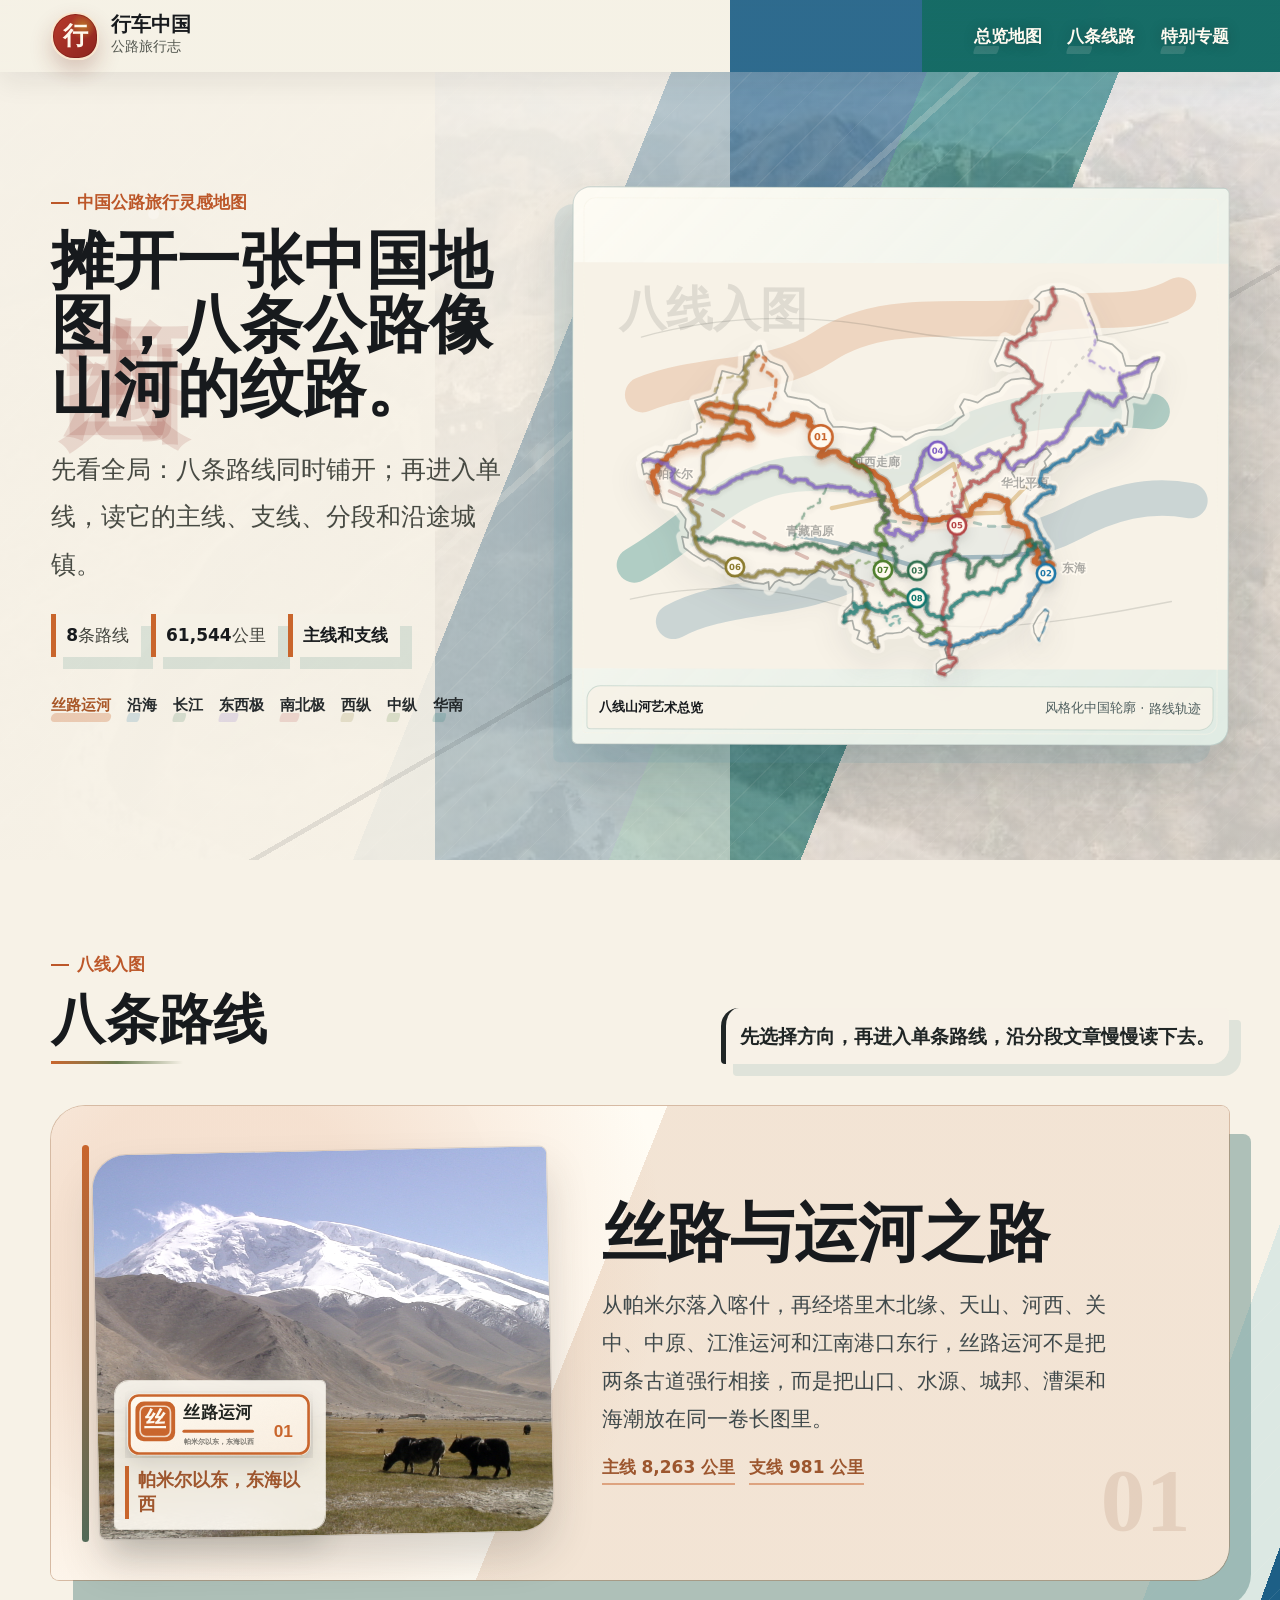
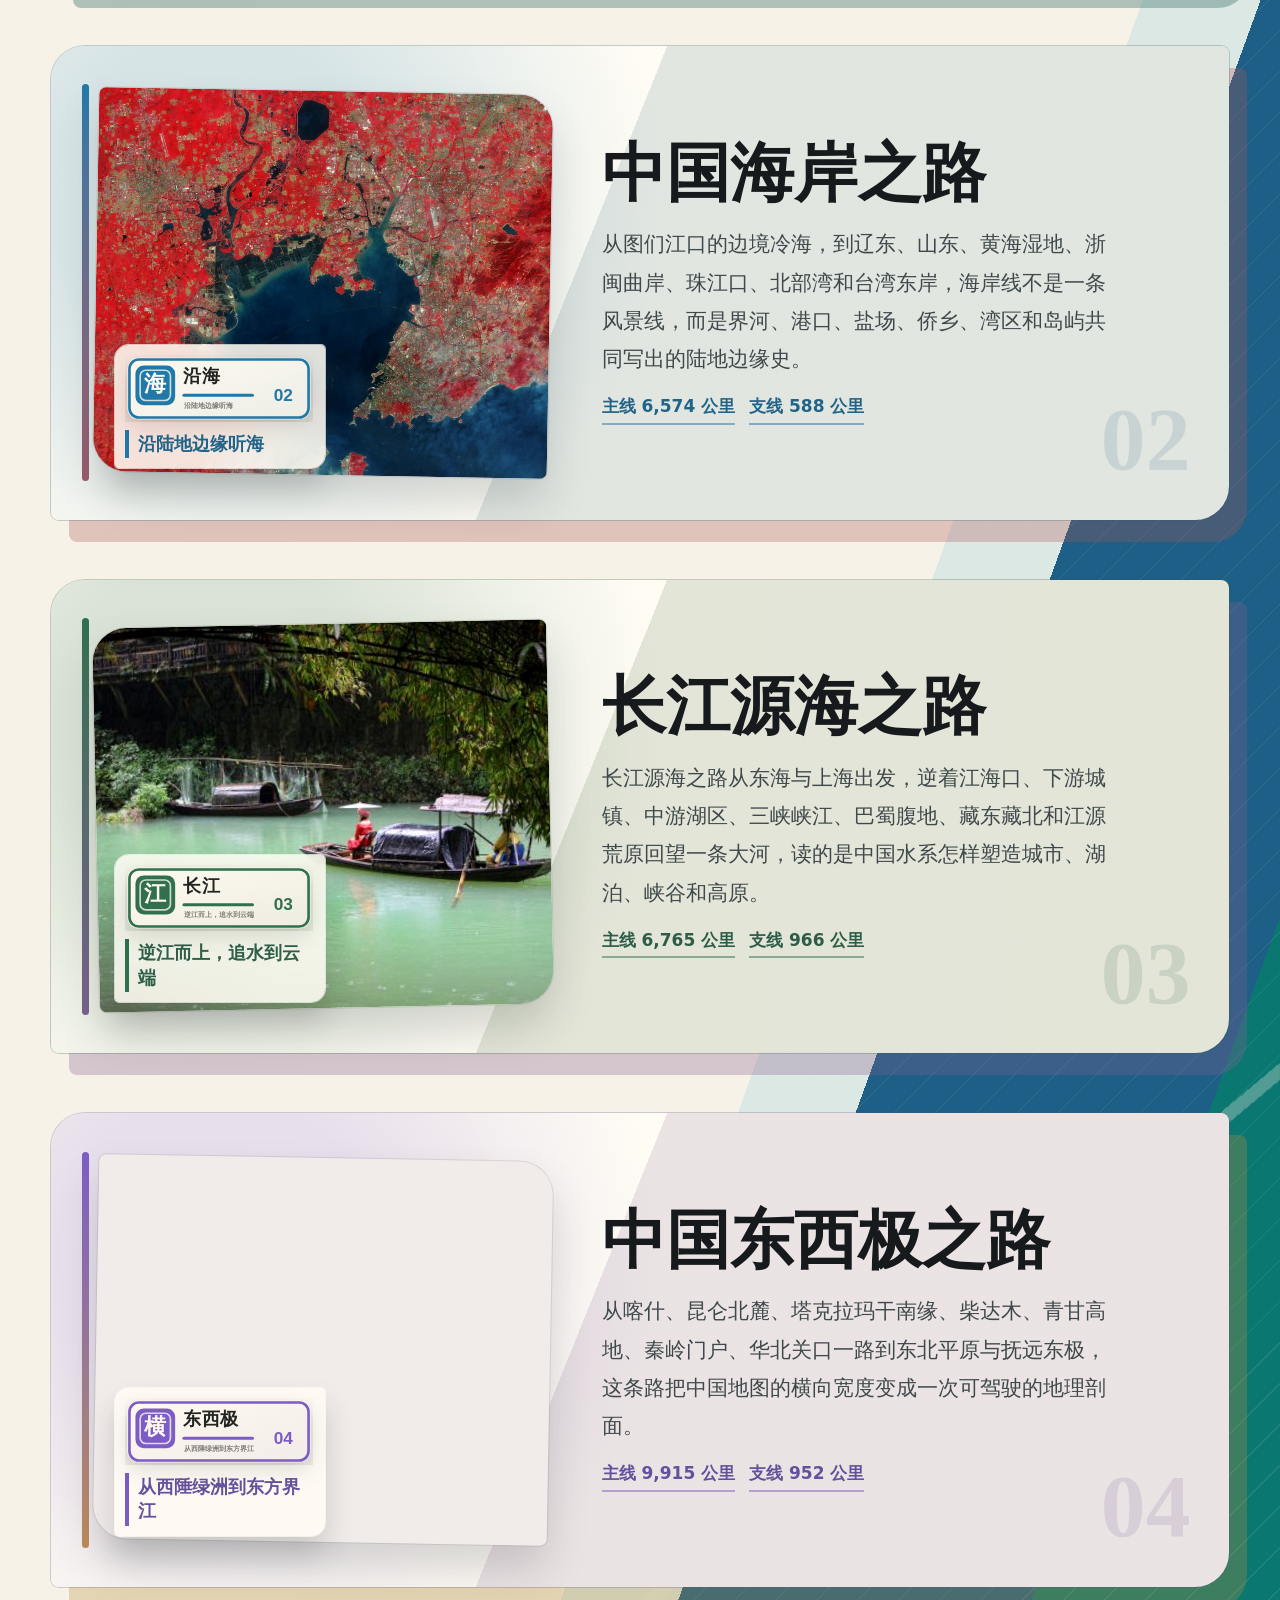
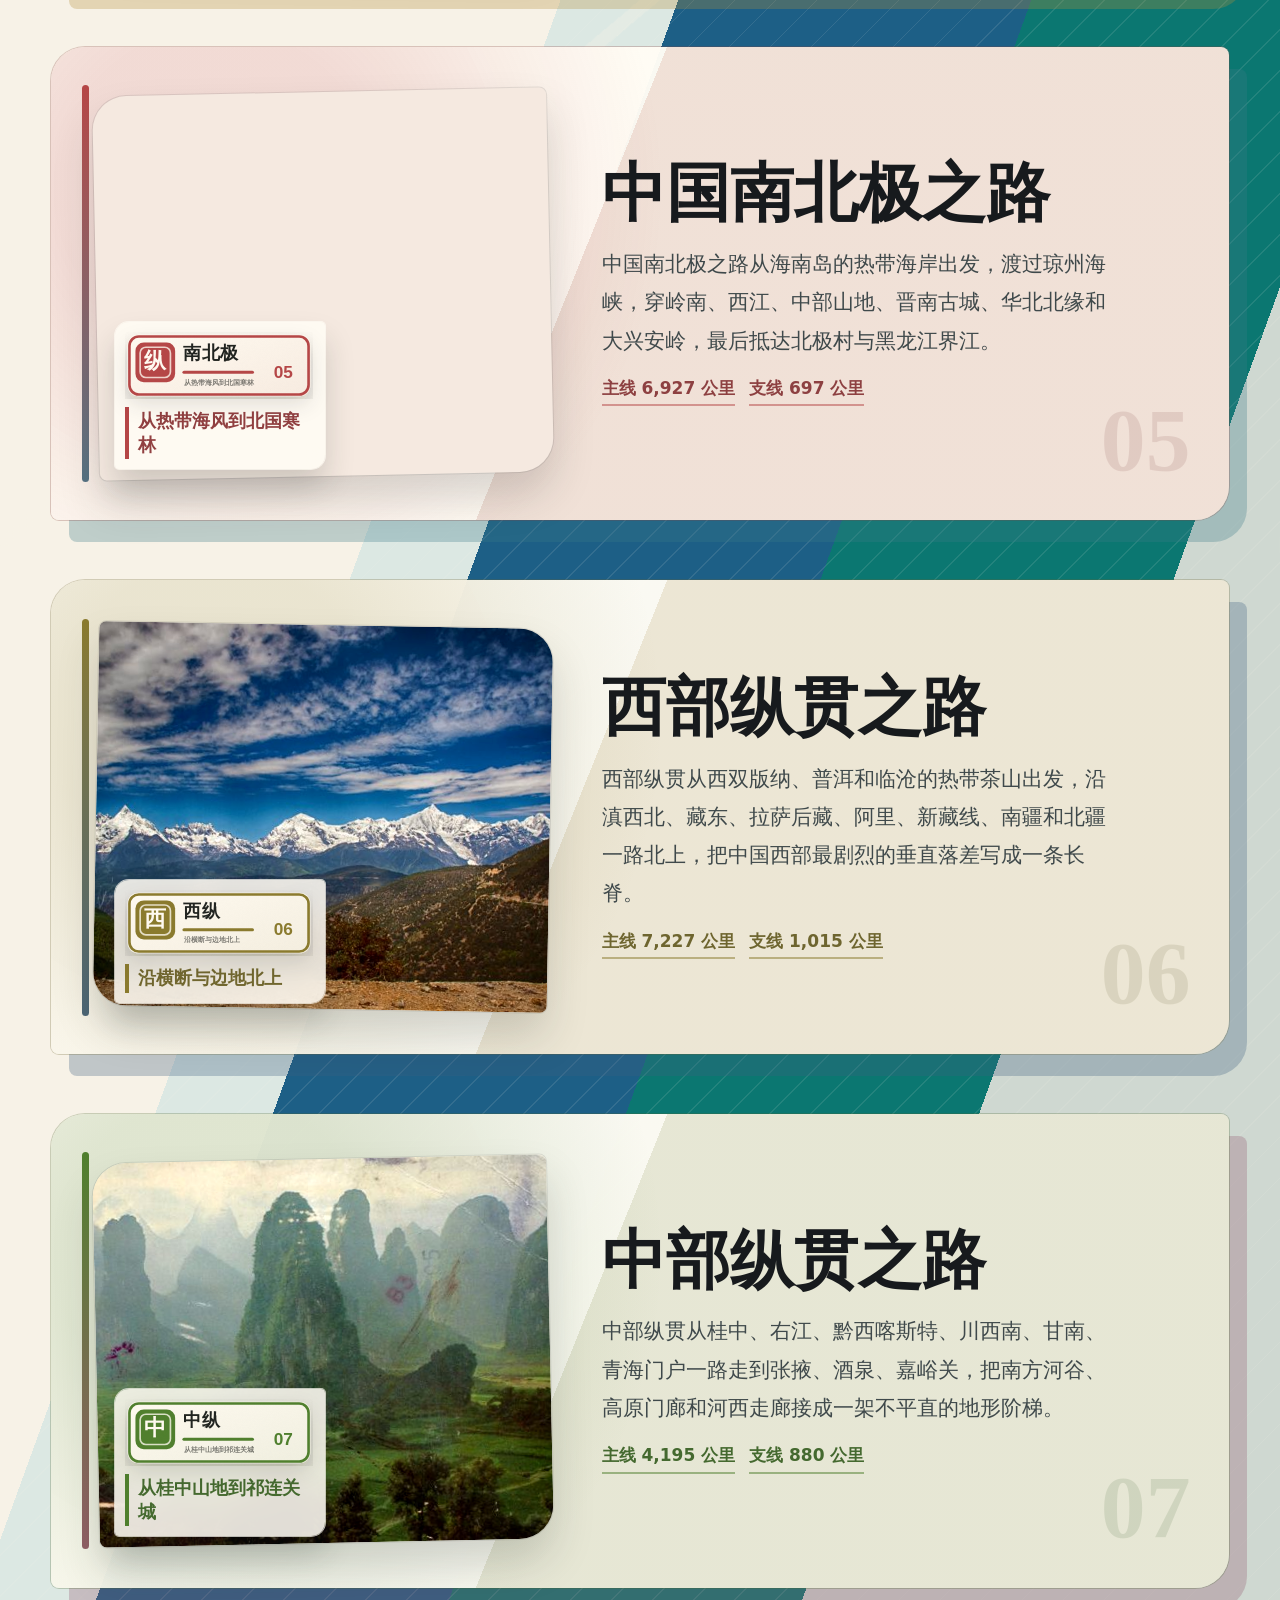
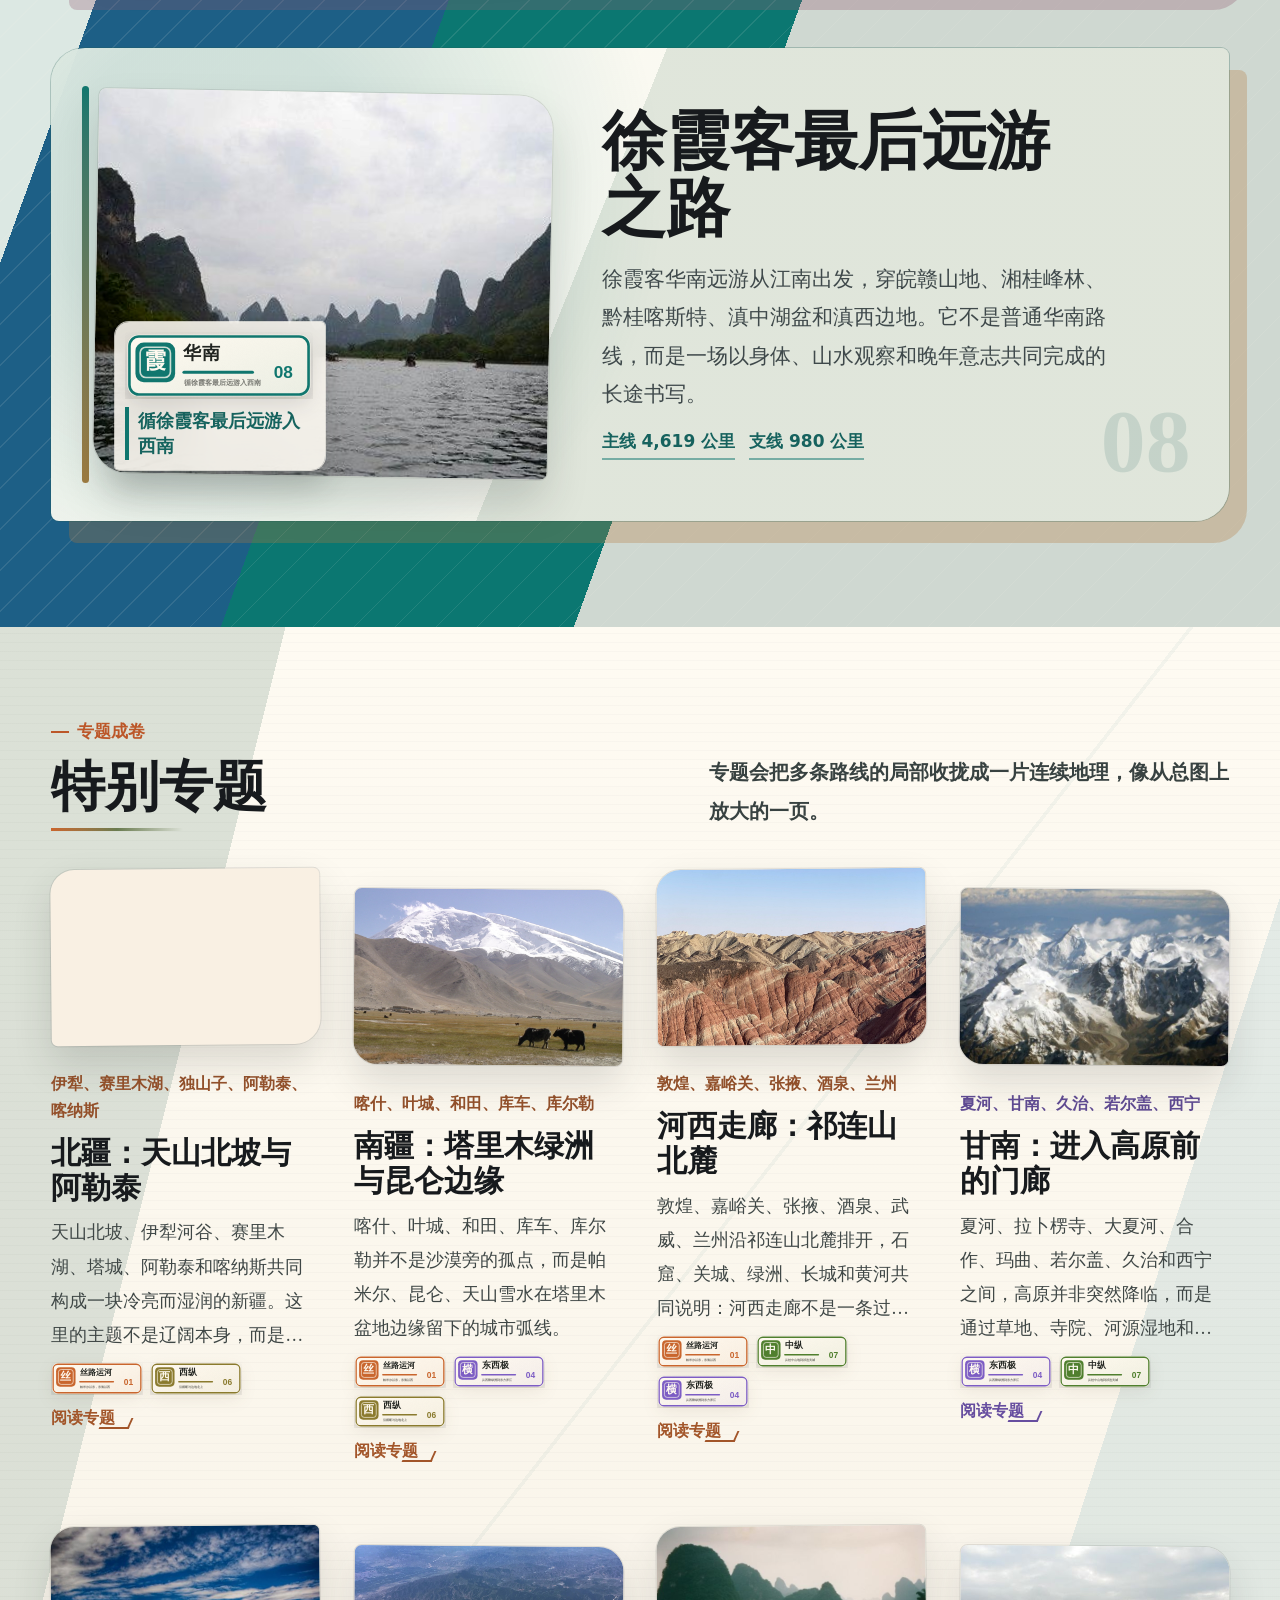
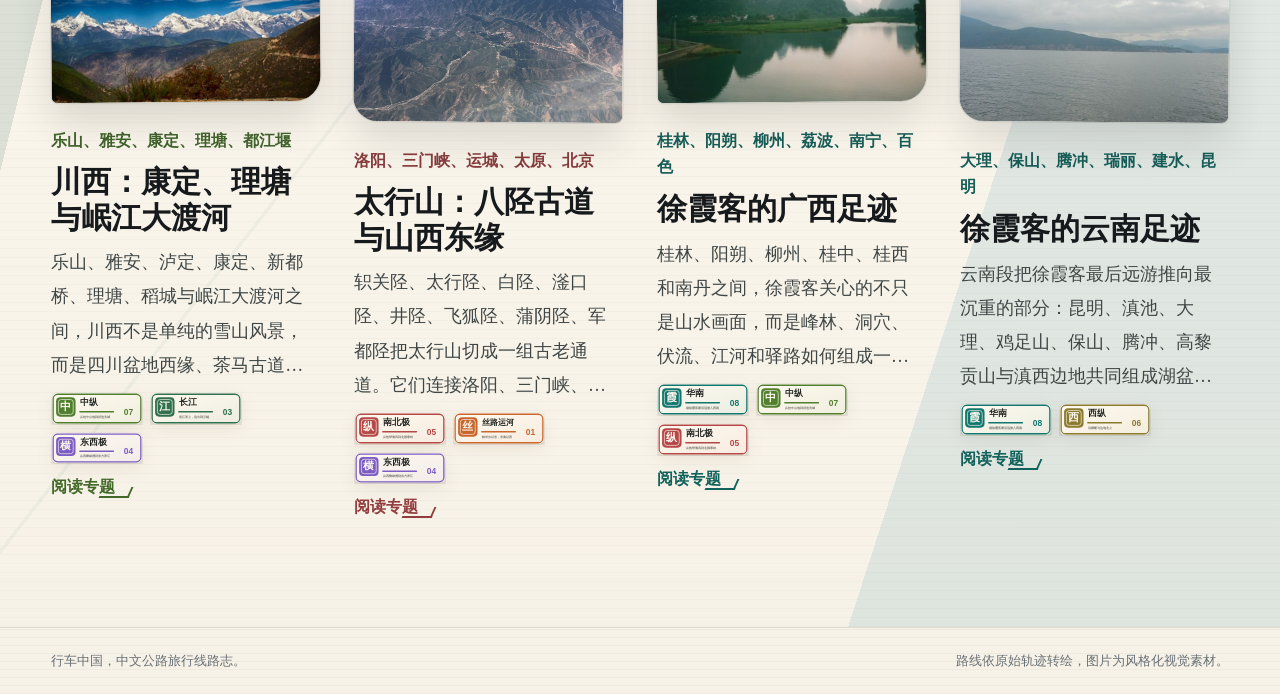
==== commit 02e0ba9b: "Add stylized China map backdrop" ====
--- a/index.html
+++ b/index.html
@@ -8,7 +8,7 @@
       name="description"
       content="行车中国是一份中文公路旅行灵感地图，收录八条中国主题路线及其主线、支线。"
     >
-    <link rel="stylesheet" href="styles.css?v=20260601-design-2">
+    <link rel="stylesheet" href="styles.css?v=20260601-map-art">
   </head>
   <body>
     <header class="site-header">
@@ -88,6 +88,6 @@
       <span>路线依原始轨迹转绘，图片为风格化视觉素材。</span>
     </footer>
 
-    <script src="app.js?v=20260601-design-2" type="module"></script>
+    <script src="app.js?v=20260601-map-art" type="module"></script>
   </body>
 </html>
--- a/styles.css
+++ b/styles.css
@@ -493,6 +493,82 @@
   font-weight: 900;
 }
 
+.china-outline-layer {
+  pointer-events: none;
+}
+
+.china-outline-halo {
+  fill: rgba(255, 250, 240, 0.2);
+  stroke: rgba(255, 250, 240, 0.62);
+  stroke-linejoin: round;
+  stroke-width: 18;
+  filter: drop-shadow(0 22px 22px rgba(32, 36, 39, 0.14));
+}
+
+.china-outline-halo.is-island {
+  stroke-width: 10;
+}
+
+.china-land {
+  fill: rgba(255, 250, 240, 0.56);
+  stroke: rgba(38, 50, 50, 0.36);
+  stroke-linejoin: round;
+  stroke-width: 2.6;
+}
+
+.china-land.is-island {
+  fill: rgba(255, 250, 240, 0.5);
+  stroke-width: 2.1;
+}
+
+.china-art-line-layer {
+  mix-blend-mode: multiply;
+}
+
+.china-art-line {
+  fill: none;
+  stroke-linecap: round;
+  stroke-linejoin: round;
+}
+
+.china-art-line.is-plateau {
+  stroke: rgba(141, 36, 30, 0.26);
+  stroke-dasharray: 18 18;
+  stroke-width: 5.6;
+}
+
+.china-art-line.is-yellow-river {
+  stroke: rgba(201, 145, 45, 0.38);
+  stroke-width: 6.4;
+}
+
+.china-art-line.is-yangtze {
+  stroke: rgba(29, 95, 134, 0.34);
+  stroke-width: 6.8;
+}
+
+.china-art-line.is-mountain {
+  stroke: rgba(10, 100, 95, 0.3);
+  stroke-dasharray: 10 12;
+  stroke-width: 4.6;
+}
+
+.china-art-line.is-hu-line {
+  stroke: rgba(32, 36, 39, 0.14);
+  stroke-dasharray: 3 13;
+  stroke-width: 3.8;
+}
+
+.china-map-label {
+  fill: rgba(37, 42, 45, 0.38);
+  paint-order: stroke;
+  stroke: rgba(255, 250, 240, 0.76);
+  stroke-width: 5;
+  font-family: var(--font-kai);
+  font-size: 18px;
+  font-weight: 900;
+}
+
 .atlas-route-shadow {
   stroke-linecap: round;
   stroke-linejoin: round;
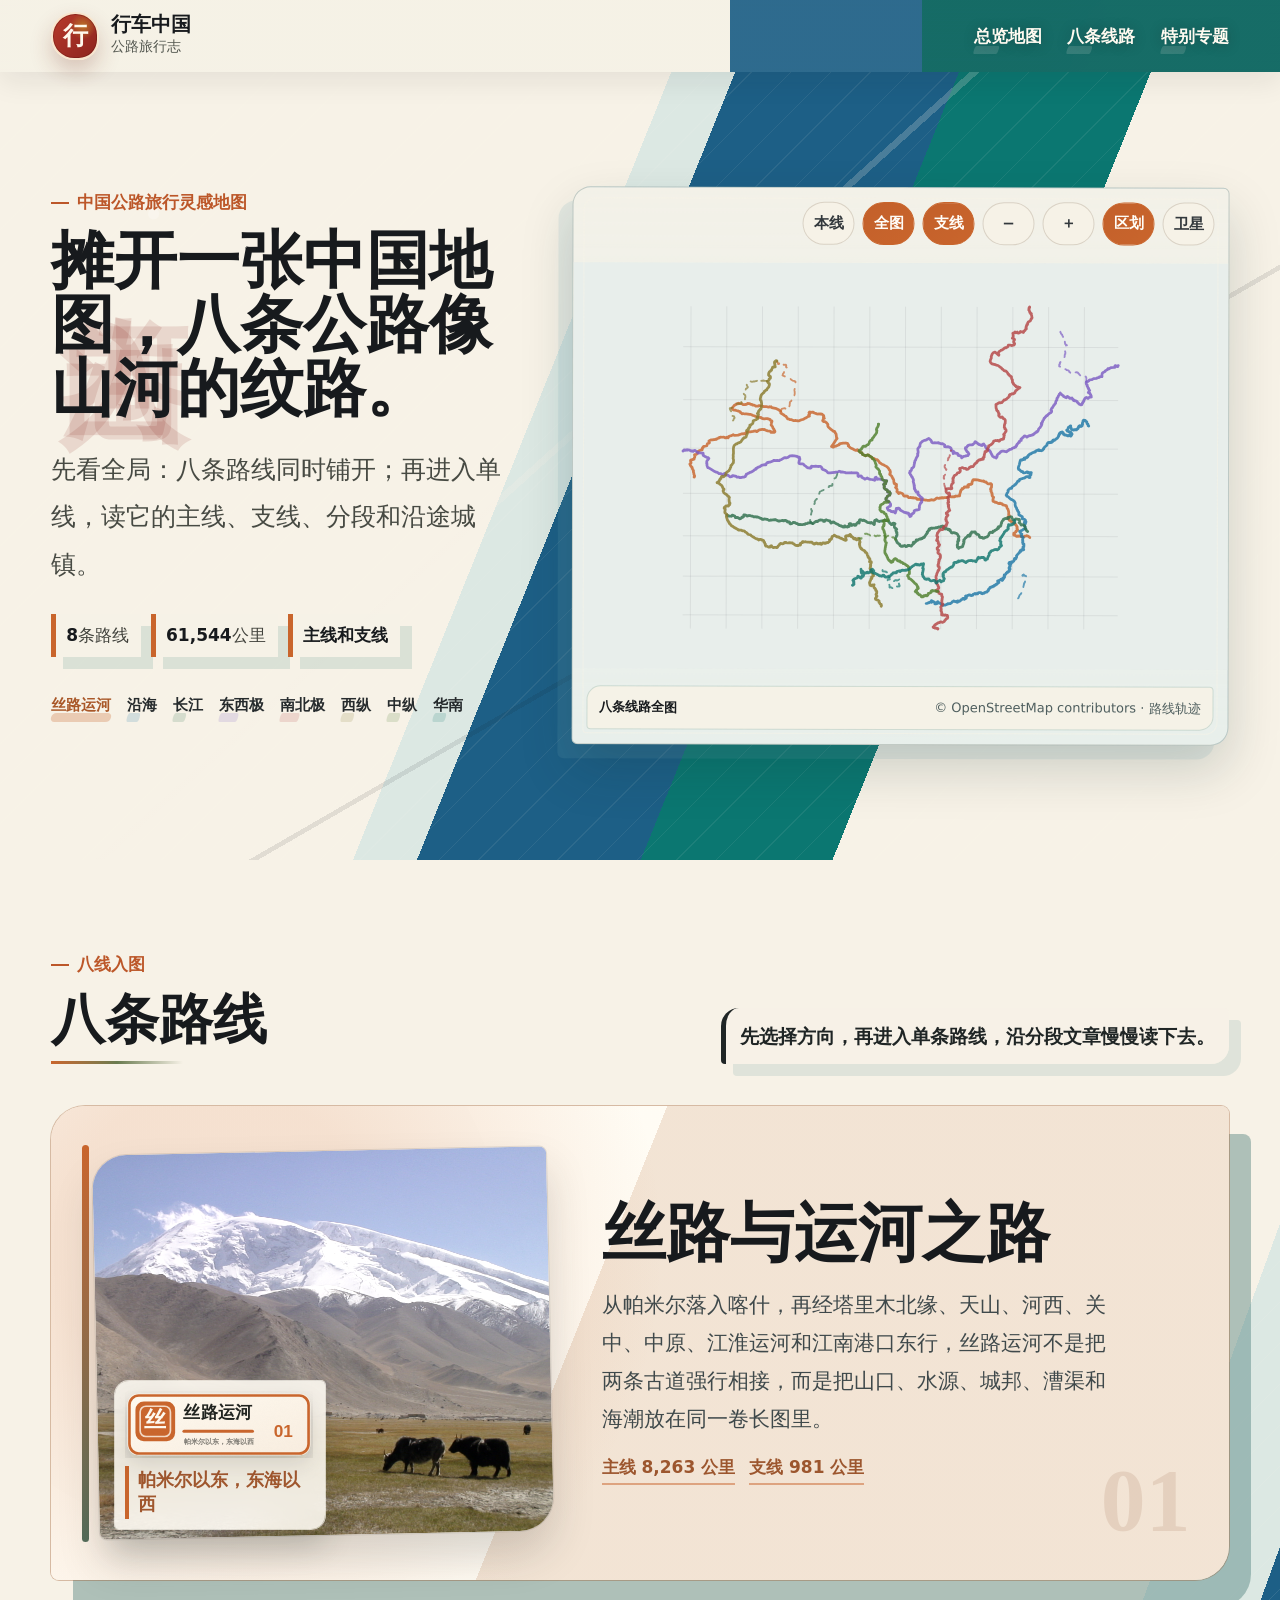
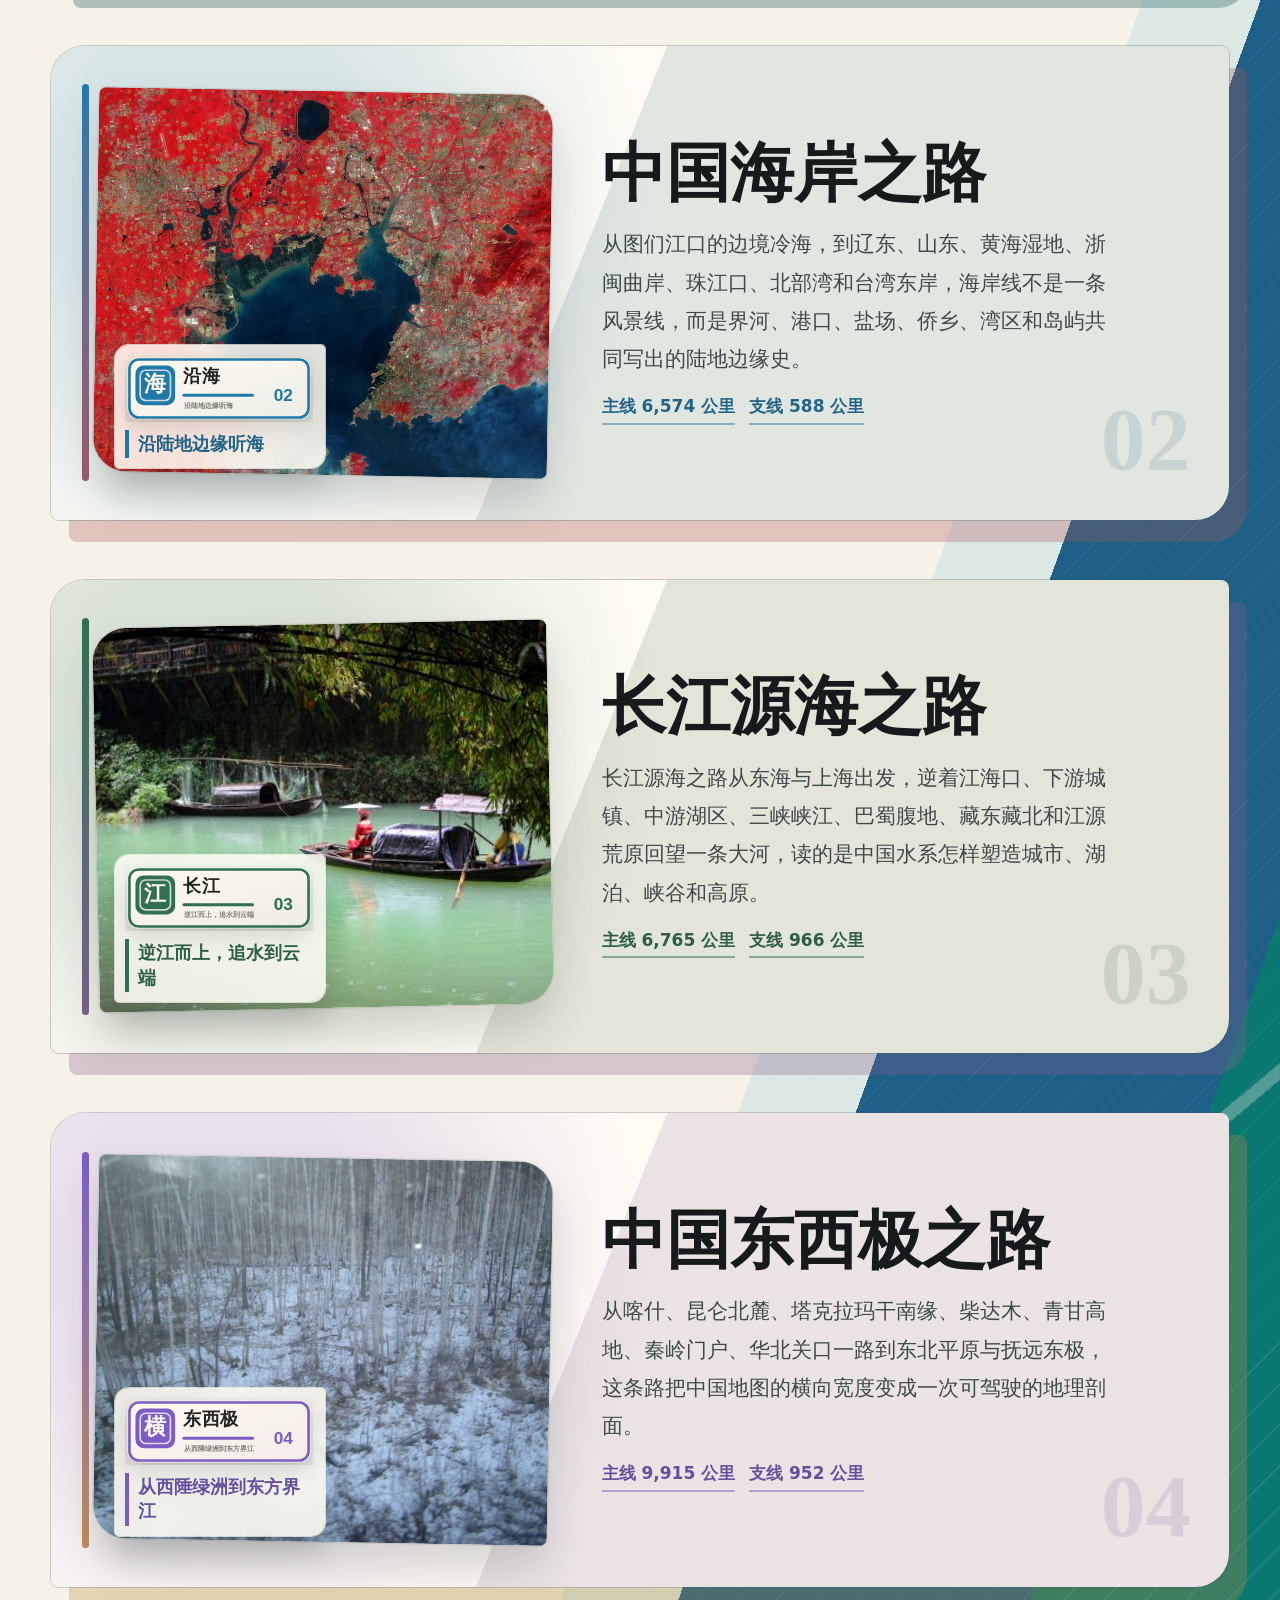
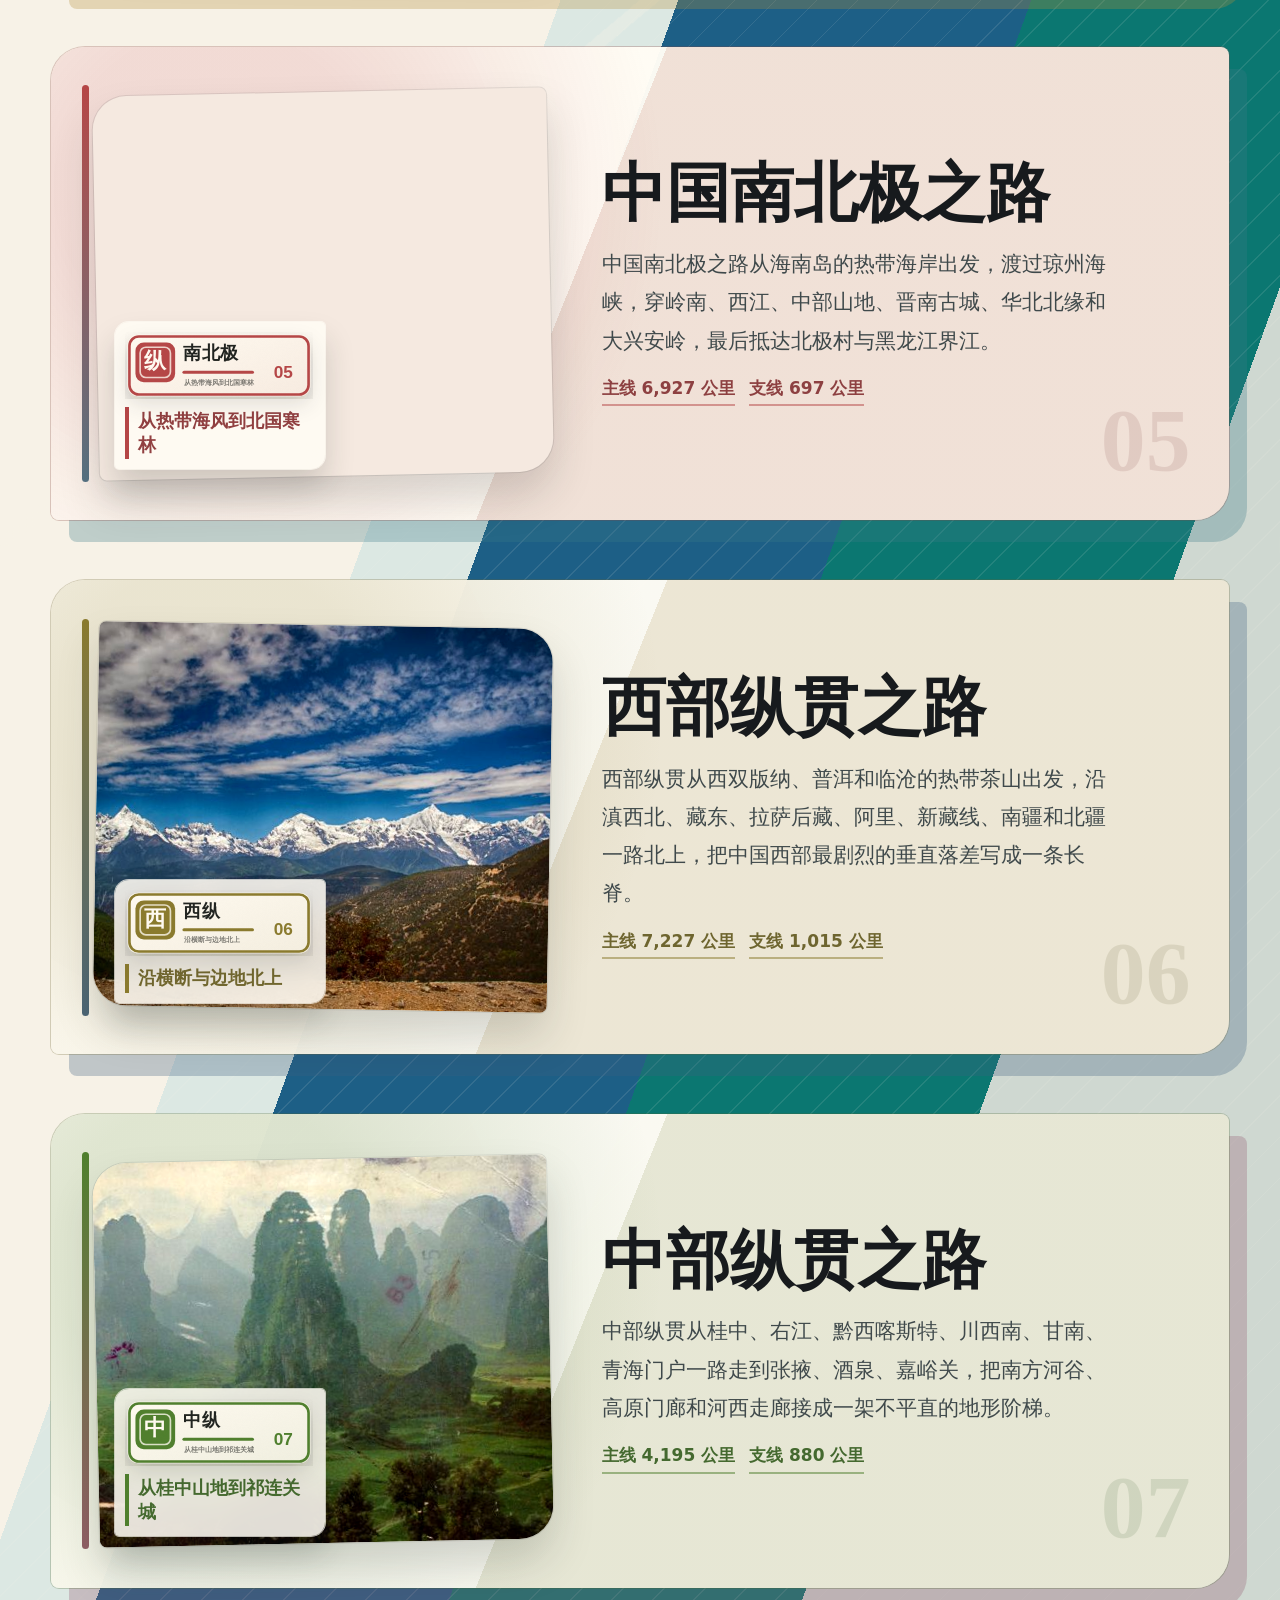
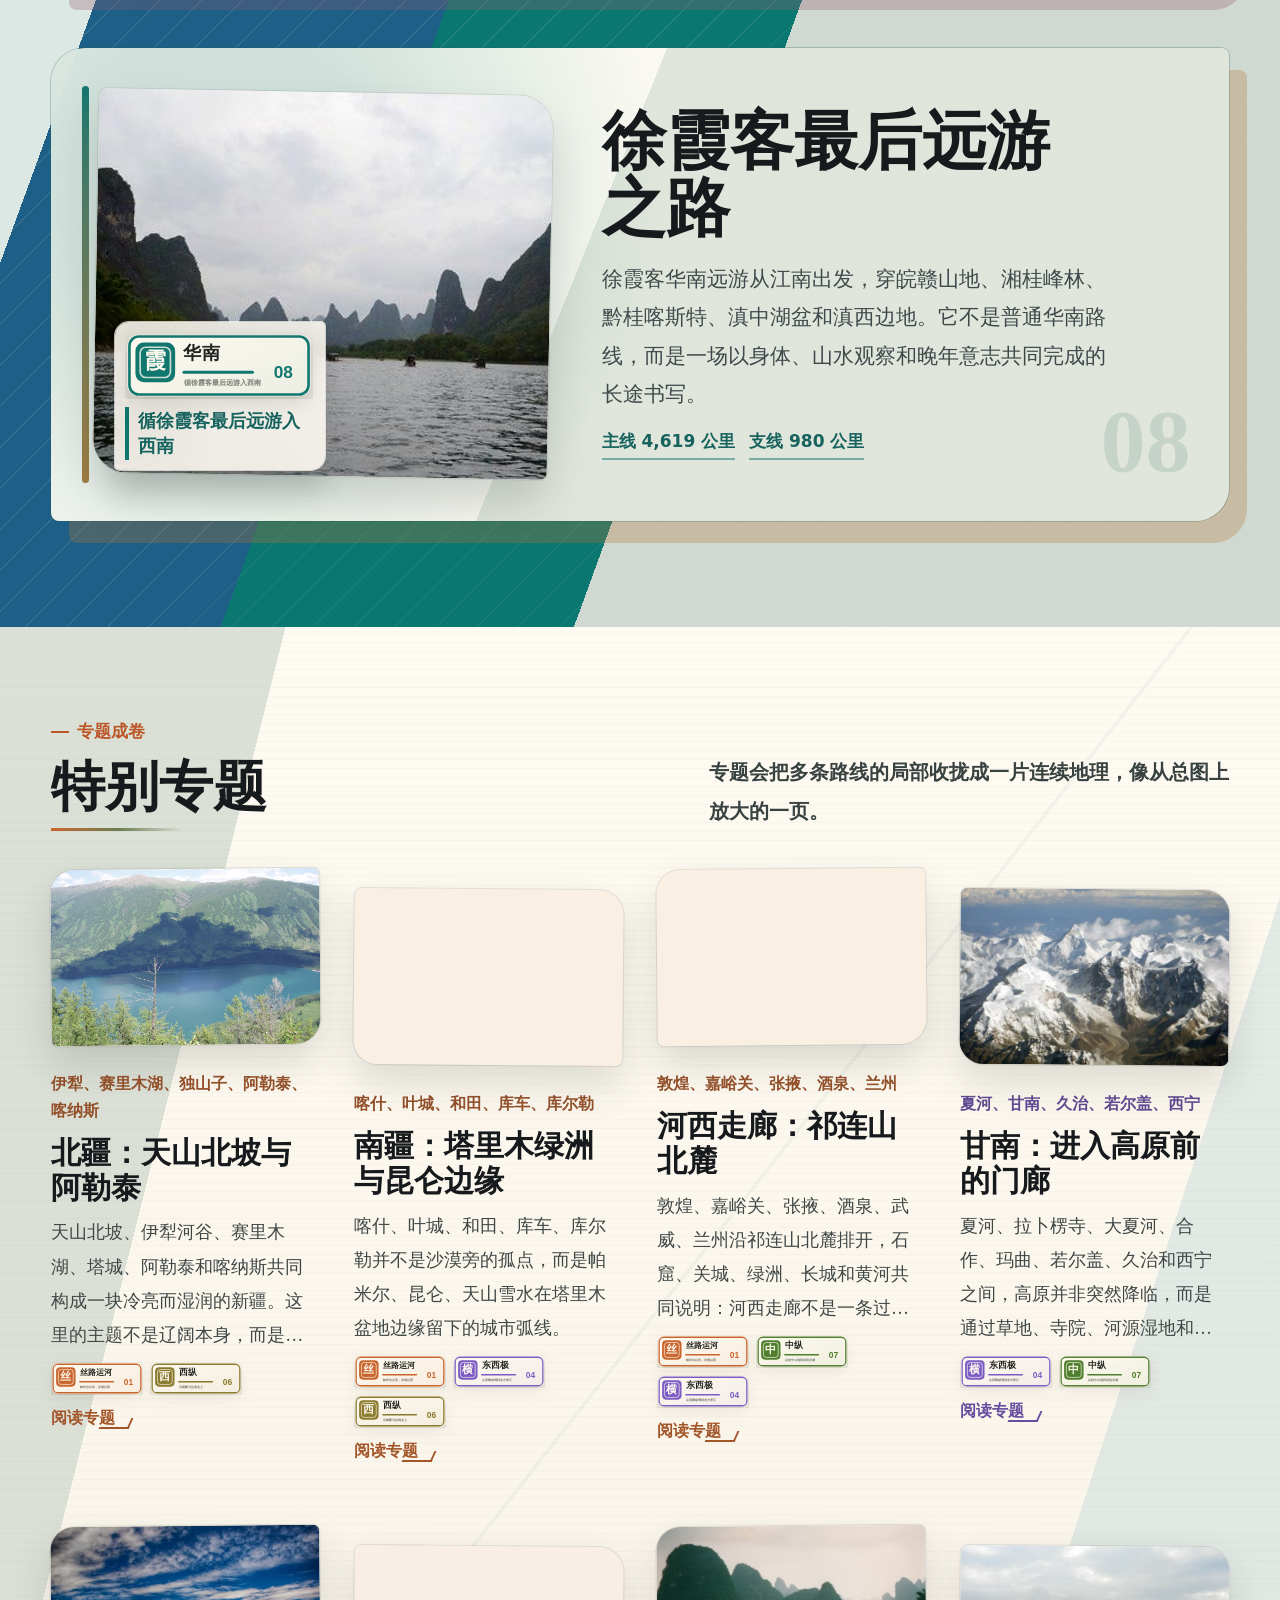
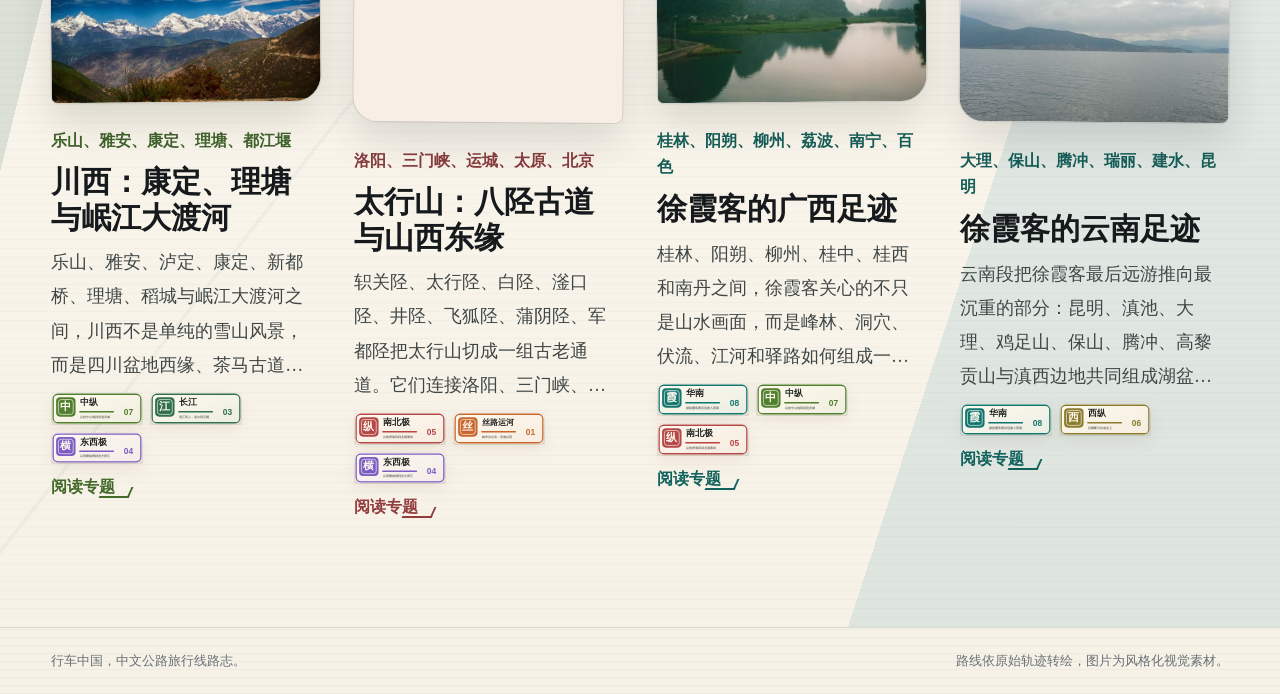
==== commit 74fb477c: "Fix mobile route logos and homepage map behavior" ====
--- a/index.html
+++ b/index.html
@@ -8,7 +8,7 @@
       name="description"
       content="行车中国是一份中文公路旅行灵感地图，收录八条中国主题路线及其主线、支线。"
     >
-    <link rel="stylesheet" href="styles.css?v=20260601-map-art">
+    <link rel="stylesheet" href="styles.css?v=20260620-map-mobile">
   </head>
   <body>
     <header class="site-header">
@@ -42,7 +42,7 @@
           <div class="route-pills" id="routePills" aria-label="路线选择"></div>
         </div>
 
-        <div class="map-panel atlas-map-panel" aria-label="八条路线艺术总览">
+        <div class="map-panel atlas-map-panel" aria-label="八条路线地图总览">
           <div class="map-toolbar" aria-label="地图视图">
             <button class="tool-button" id="fitSelected" type="button" title="查看当前线路">本线</button>
             <button class="tool-button is-active" id="fitAll" type="button" title="查看全部线路">全图</button>
@@ -88,6 +88,6 @@
       <span>路线依原始轨迹转绘，图片为风格化视觉素材。</span>
     </footer>
 
-    <script src="app.js?v=20260601-map-art" type="module"></script>
+    <script src="app.js?v=20260620-map-mobile" type="module"></script>
   </body>
 </html>
--- a/styles.css
+++ b/styles.css
@@ -432,21 +432,21 @@
   align-self: center;
   height: min(62vh, 660px);
   min-height: min(62vh, 660px);
-  border-color: rgba(36, 78, 82, 0.2);
-  background:
-    linear-gradient(135deg, rgba(255, 252, 244, 0.96), rgba(223, 235, 227, 0.88)),
-    #e7eee9;
+  border-color: rgba(36, 78, 82, 0.24);
+  background:
+    linear-gradient(180deg, rgba(247, 242, 231, 0.72), rgba(232, 239, 235, 0.56)),
+    #e8efeb;
   box-shadow:
-    0 28px 60px rgba(18, 42, 44, 0.18),
-    -18px 18px 0 rgba(111, 168, 183, 0.17);
+    0 24px 52px rgba(18, 42, 44, 0.18),
+    -14px 14px 0 rgba(111, 168, 183, 0.14);
 }
 
 .atlas-map-panel .map-toolbar {
-  display: none;
+  display: flex;
 }
 
 .atlas-map-panel svg {
-  cursor: default;
+  cursor: grab;
 }
 
 .atlas-art-paper {
@@ -2059,10 +2059,12 @@
 }
 
 .segments {
+  --segment-card-width: calc(50% - 46px);
+  --segment-step: clamp(126px, 9.5vw, 146px);
   display: flex;
   position: relative;
   flex-direction: column;
-  gap: clamp(34px, 5vw, 62px);
+  gap: clamp(2px, 0.45vw, 6px);
   max-width: 1180px;
   margin: 0 auto;
   counter-reset: segment-card;
@@ -2085,12 +2087,15 @@
 .segment-card {
   position: relative;
   display: grid;
-  align-content: start;
-  width: calc(50% - 58px);
-  min-height: 168px;
+  grid-template-columns: minmax(0, 1fr) clamp(104px, 10.6vw, 132px);
+  gap: 4px clamp(10px, 1.2vw, 16px);
+  align-content: center;
+  align-items: center;
+  width: var(--segment-card-width);
+  min-height: var(--segment-step);
   border: 0;
   border-radius: 0;
-  padding: clamp(18px, 2.4vw, 30px) 0;
+  padding: clamp(4px, 0.8vw, 9px) 0;
   background: transparent;
   color: inherit;
   counter-increment: segment-card;
@@ -2100,8 +2105,8 @@
 
 .segment-card-photo {
   overflow: hidden;
-  width: min(260px, 100%);
-  margin: 0 0 14px;
+  width: 100%;
+  margin: 0;
   border-radius: 22px 6px 20px 6px;
   background: #fbf7ed;
   box-shadow:
@@ -2110,11 +2115,15 @@
 }
 
 .segment-card:nth-child(odd) .segment-card-photo {
-  margin-left: auto;
+  grid-column: 2;
+  grid-row: 1 / span 3;
+  margin-left: 0;
   border-radius: 6px 22px 6px 20px;
 }
 
 .segment-card:nth-child(even) .segment-card-photo {
+  grid-column: 1;
+  grid-row: 1 / span 3;
   margin-left: 0;
   border-radius: 22px 6px 20px 6px;
 }
@@ -2122,21 +2131,34 @@
 .segment-card-photo img {
   display: block;
   width: 100%;
-  aspect-ratio: 16 / 9.5;
+  aspect-ratio: 16 / 9.4;
   object-fit: cover;
   filter: saturate(0.9) contrast(1.04);
 }
 
 .segment-card:nth-child(odd) {
   align-self: flex-start;
-  padding-right: clamp(22px, 4vw, 56px);
+  padding-right: clamp(18px, 3vw, 38px);
   text-align: right;
 }
 
 .segment-card:nth-child(even) {
   align-self: flex-end;
-  padding-left: clamp(22px, 4vw, 56px);
+  grid-template-columns: clamp(104px, 10.6vw, 132px) minmax(0, 1fr);
+  padding-left: clamp(18px, 3vw, 38px);
   transform: none;
+}
+
+.segment-card:nth-child(odd) > span,
+.segment-card:nth-child(odd) > h3,
+.segment-card:nth-child(odd) > p {
+  grid-column: 1;
+}
+
+.segment-card:nth-child(even) > span,
+.segment-card:nth-child(even) > h3,
+.segment-card:nth-child(even) > p {
+  grid-column: 2;
 }
 
 .segment-card::before {
@@ -2144,43 +2166,43 @@
   position: absolute;
   top: 50%;
   display: grid;
-  width: 52px;
-  height: 52px;
+  width: 38px;
+  height: 38px;
   place-items: center;
   border-radius: 50% 45% 48% 42%;
   background: color-mix(in srgb, var(--theme) 86%, var(--seal));
   color: #fffaf0;
   font-family: var(--font-serif);
-  font-size: 18px;
+  font-size: 14px;
   font-weight: 900;
   box-shadow: 0 10px 20px rgba(21, 25, 30, 0.14);
   transform: translateY(-50%);
 }
 
 .segment-card:nth-child(odd)::before {
-  right: -85px;
+  right: -67px;
 }
 
 .segment-card:nth-child(even)::before {
-  left: -85px;
+  left: -67px;
 }
 
 .segment-card::after {
   content: "";
   position: absolute;
   top: 50%;
-  width: clamp(34px, 4vw, 58px);
+  width: clamp(24px, 3vw, 42px);
   height: 2px;
   background: color-mix(in srgb, var(--theme) 62%, transparent);
   transform: translateY(-50%);
 }
 
 .segment-card:nth-child(odd)::after {
-  right: -30px;
+  right: -24px;
 }
 
 .segment-card:nth-child(even)::after {
-  left: -30px;
+  left: -24px;
 }
 
 .segment-card:hover,
@@ -2196,24 +2218,29 @@
 .segment-card span {
   color: color-mix(in srgb, var(--theme) 72%, #78624a);
   font-family: var(--font-kai);
-  font-size: 17px;
+  font-size: clamp(12px, 0.86vw, 14px);
   font-weight: 800;
+  line-height: 1.32;
 }
 
 .segment-card h3 {
-  margin-top: 9px;
+  margin-top: 3px;
   color: #171a1d;
-  font-size: clamp(31px, 2.5vw, 40px);
-  line-height: 1.16;
+  font-size: clamp(22px, 1.55vw, 27px);
+  line-height: 1.12;
 }
 
 .segment-card p {
-  max-width: 520px;
-  margin: 12px 0 0;
+  display: -webkit-box;
+  overflow: hidden;
+  -webkit-box-orient: vertical;
+  -webkit-line-clamp: 2;
+  max-width: 390px;
+  margin: 4px 0 0;
   color: #3f494b;
   font-family: var(--font-reading);
-  font-size: clamp(20px, 1.28vw, 22px);
-  line-height: 1.95;
+  font-size: clamp(15px, 0.9vw, 17px);
+  line-height: 1.52;
 }
 
 .article-section {
@@ -3001,23 +3028,25 @@
   }
 
   .segments {
-    gap: clamp(26px, 5vw, 44px);
+    --segment-card-width: calc(50% - 38px);
+    --segment-step: clamp(126px, 14vw, 142px);
+    gap: clamp(2px, 0.45vw, 6px);
   }
 
   .segment-card:nth-child(odd) {
-    padding-right: 34px;
+    padding-right: 26px;
   }
 
   .segment-card:nth-child(even) {
-    padding-left: 34px;
+    padding-left: 26px;
   }
 
   .segment-card:nth-child(odd)::before {
-    right: -53px;
+    right: -57px;
   }
 
   .segment-card:nth-child(even)::before {
-    left: -53px;
+    left: -57px;
   }
 
   .geo-blocks {
@@ -3088,6 +3117,8 @@
   .segment-card,
   .segment-card:nth-child(odd),
   .segment-card:nth-child(even) {
+    grid-template-columns: 1fr;
+    gap: 0;
     width: auto;
     align-self: stretch;
     min-height: 0;
@@ -3098,7 +3129,18 @@
 
   .segment-card:nth-child(odd) .segment-card-photo,
   .segment-card:nth-child(even) .segment-card-photo {
+    grid-column: auto;
+    grid-row: auto;
     margin-left: 0;
+  }
+
+  .segment-card:nth-child(odd) > span,
+  .segment-card:nth-child(odd) > h3,
+  .segment-card:nth-child(odd) > p,
+  .segment-card:nth-child(even) > span,
+  .segment-card:nth-child(even) > h3,
+  .segment-card:nth-child(even) > p {
+    grid-column: auto;
   }
 
   .segment-card:nth-child(even):hover,
@@ -3132,7 +3174,7 @@
 
   .route-card {
     grid-template-columns: 1fr;
-    gap: 24px;
+    gap: 16px;
     min-height: 0;
     padding: 20px;
   }
@@ -3144,15 +3186,20 @@
   }
 
   .route-card-top {
-    top: clamp(180px, 55vw, 276px);
+    position: relative;
+    top: auto;
     bottom: auto;
-    left: 38px;
+    left: auto;
+    grid-column: 1;
+    grid-row: 2;
     width: min(210px, calc(100% - 76px));
+    min-width: 0;
+    margin: 0 0 0 18px;
   }
 
   .route-card-body {
     grid-column: 1;
-    grid-row: 2;
+    grid-row: 3;
     padding-right: 0;
   }
 
@@ -3190,9 +3237,18 @@
     width: min(390px, 88vw);
   }
 
+  .route-home-logo {
+    gap: 10px;
+  }
+
   .route-logo-mark {
-    width: min(210px, 62vw);
-    margin-top: -50px;
+    width: min(176px, 54vw);
+    margin-top: 8px;
+    padding: 8px;
+  }
+
+  .route-photo-credit {
+    max-width: min(390px, 88vw);
   }
 
   .section-heading {
